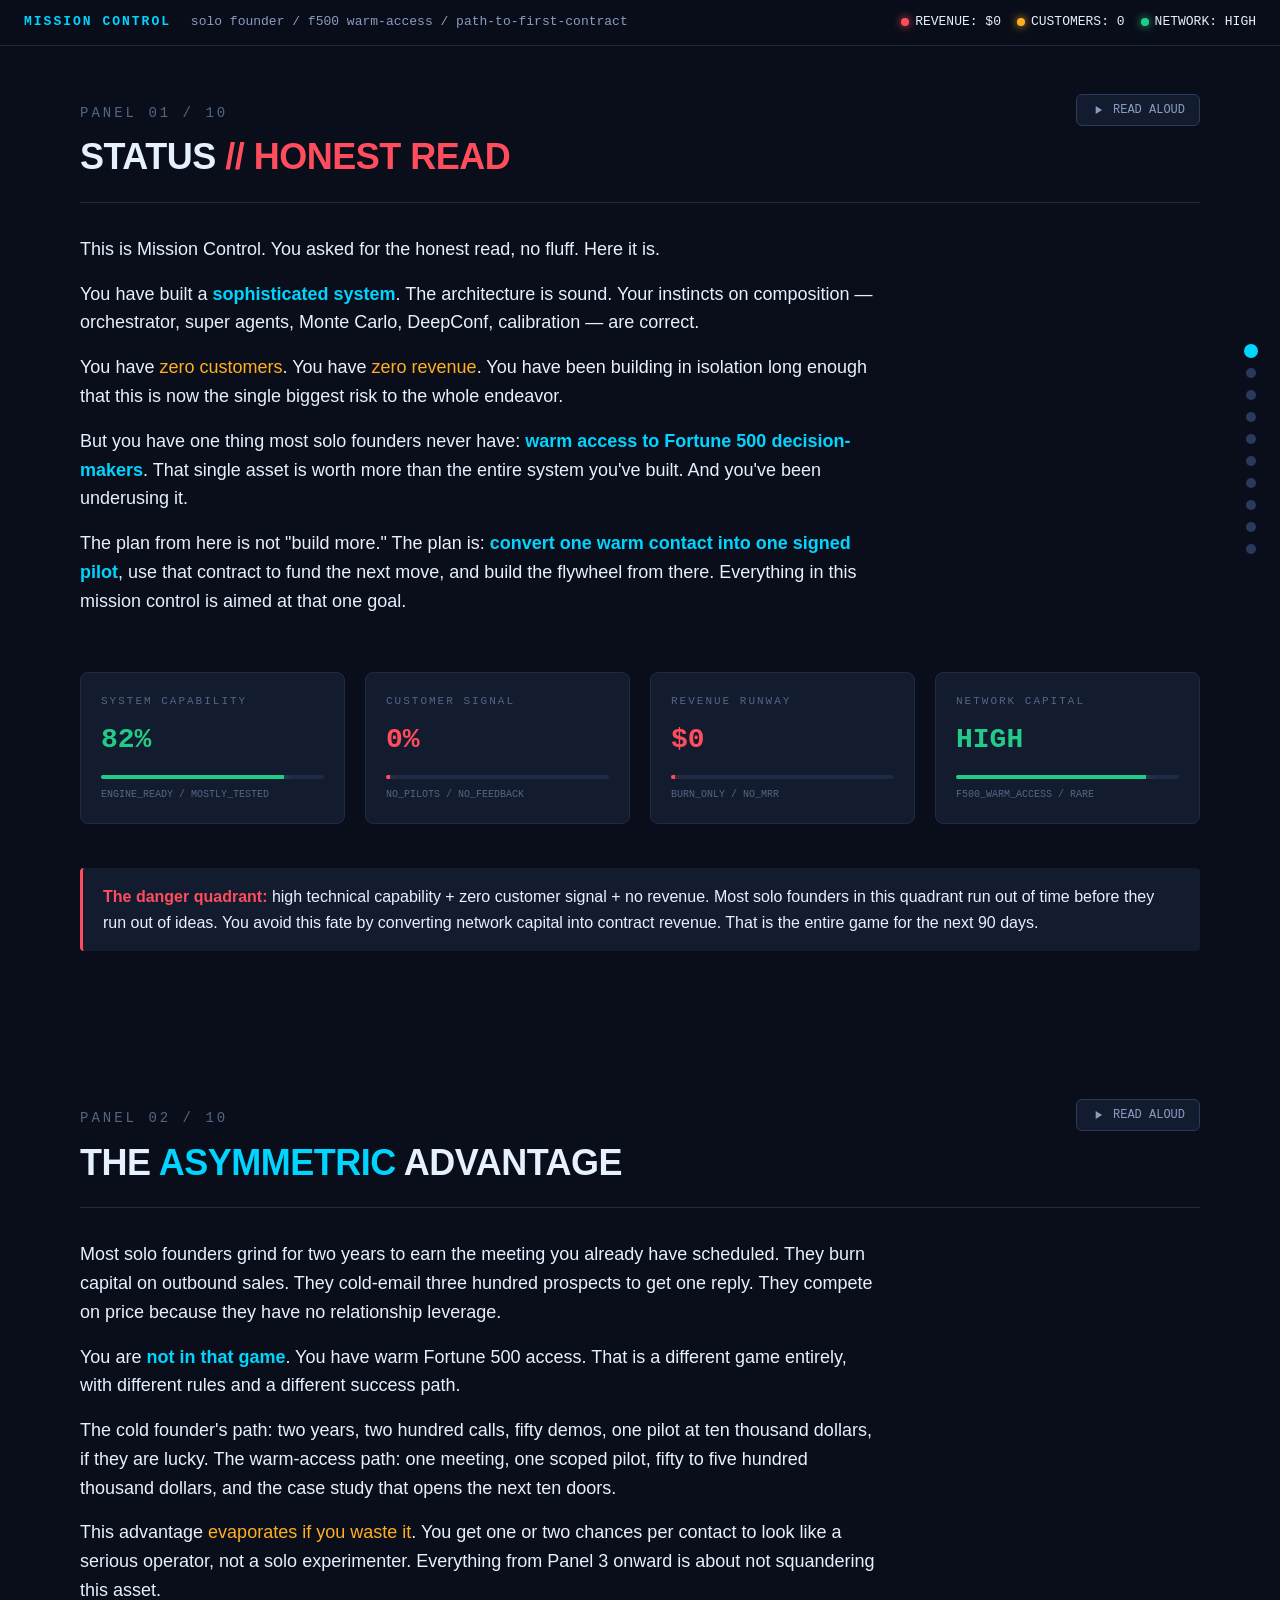
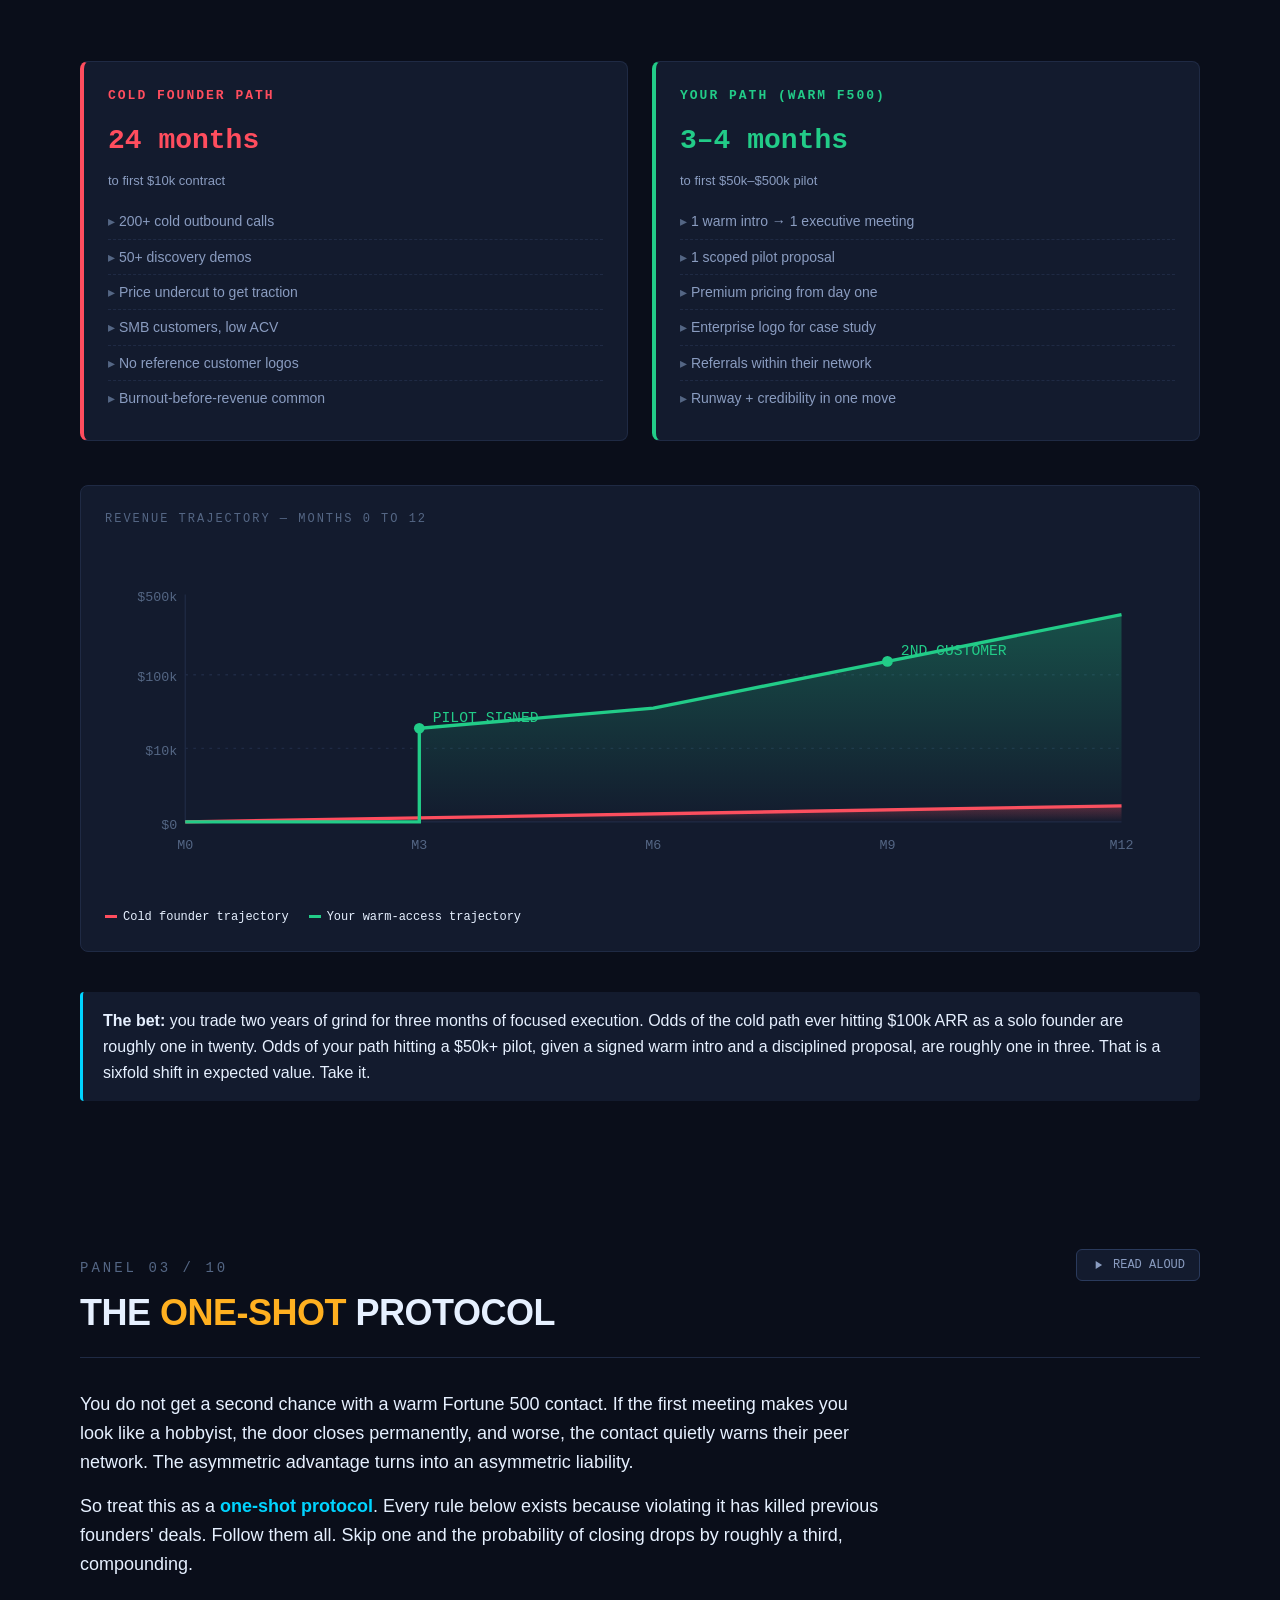
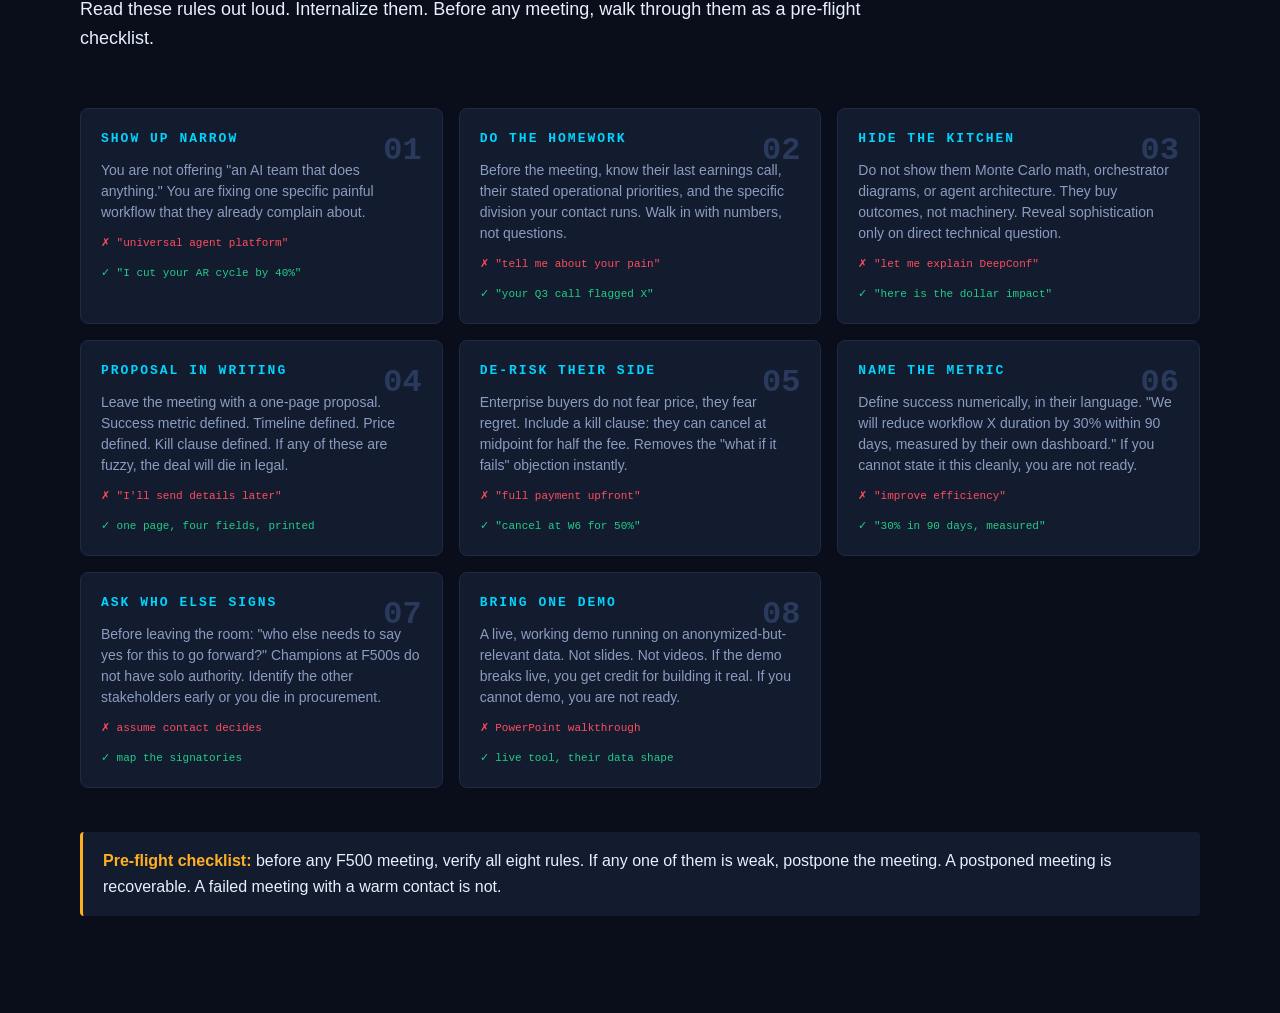
==== mission-control.html @ e2cc4d80 "Add mission-control.html (sections 1-3) Self-contained HTML dashboard for solo-founder decision fram" ====
<!DOCTYPE html>
<html lang="en">
<head>
<meta charset="UTF-8">
<meta name="viewport" content="width=device-width, initial-scale=1.0">
<title>Mission Control</title>
<style>
  :root {
    --bg: #0a0e1a;
    --bg-panel: #0f1525;
    --bg-card: #131b2e;
    --border: #1f2a44;
    --border-bright: #2a3a5c;
    --text: #e6f0ff;
    --text-dim: #8a9cc0;
    --text-faint: #546684;
    --cyan: #00d4ff;
    --amber: #ffb020;
    --red: #ff4d5e;
    --green: #22cc88;
    --purple: #a070ff;
    --mono: ui-monospace, "SF Mono", Menlo, Consolas, monospace;
    --sans: -apple-system, BlinkMacSystemFont, "Segoe UI", Inter, sans-serif;
  }
  * { box-sizing: border-box; margin: 0; padding: 0; }
  html, body { background: var(--bg); color: var(--text); font-family: var(--sans); line-height: 1.6; scroll-behavior: smooth; }
  body { min-height: 100vh; }

  /* HEADER */
  .top-bar {
    position: sticky; top: 0; z-index: 100;
    background: rgba(10,14,26,0.95); backdrop-filter: blur(10px);
    border-bottom: 1px solid var(--border);
    padding: 12px 24px;
    display: flex; align-items: center; justify-content: space-between;
    font-family: var(--mono); font-size: 13px;
  }
  .top-bar .title { color: var(--cyan); letter-spacing: 2px; font-weight: 700; }
  .top-bar .subtitle { color: var(--text-dim); margin-left: 12px; }
  .top-bar .status { display: flex; gap: 16px; align-items: center; }
  .status-light { display: inline-flex; align-items: center; gap: 6px; }
  .status-light .dot { width: 8px; height: 8px; border-radius: 50%; box-shadow: 0 0 8px currentColor; }
  .status-light.green .dot { background: var(--green); color: var(--green); }
  .status-light.amber .dot { background: var(--amber); color: var(--amber); }
  .status-light.red .dot { background: var(--red); color: var(--red); animation: pulse 2s infinite; }
  @keyframes pulse { 0%,100% { opacity: 1; } 50% { opacity: 0.4; } }

  /* SIDE NAV DOTS */
  .side-nav { position: fixed; right: 24px; top: 50%; transform: translateY(-50%); z-index: 50;
    display: flex; flex-direction: column; gap: 12px; }
  .side-nav a { width: 10px; height: 10px; border-radius: 50%; background: var(--border-bright);
    display: block; transition: all 0.2s; text-decoration: none; position: relative; }
  .side-nav a:hover, .side-nav a.active { background: var(--cyan); transform: scale(1.4); }
  .side-nav a::after { content: attr(data-label); position: absolute; right: 18px; top: 50%;
    transform: translateY(-50%); background: var(--bg-card); color: var(--text); padding: 4px 10px;
    border-radius: 4px; font-family: var(--mono); font-size: 11px; white-space: nowrap;
    opacity: 0; pointer-events: none; transition: opacity 0.2s; border: 1px solid var(--border-bright); }
  .side-nav a:hover::after { opacity: 1; }

  /* PANELS */
  .panel { min-height: 100vh; padding: 48px 80px 80px; max-width: 1400px; margin: 0 auto;
    display: flex; flex-direction: column; justify-content: center; position: relative; }
  .panel-header { display: flex; align-items: baseline; justify-content: space-between; margin-bottom: 32px;
    border-bottom: 1px solid var(--border); padding-bottom: 16px; }
  .panel-num { font-family: var(--mono); color: var(--text-faint); font-size: 14px; letter-spacing: 3px; }
  .panel-title { font-size: 36px; font-weight: 800; letter-spacing: -0.5px; margin-top: 4px; }
  .panel-title .accent { color: var(--cyan); }
  .panel-title .warn { color: var(--amber); }
  .panel-title .alert { color: var(--red); }

  .read-btn { background: var(--bg-card); border: 1px solid var(--border-bright); color: var(--text-dim);
    padding: 8px 14px; border-radius: 6px; font-family: var(--mono); font-size: 12px; cursor: pointer;
    transition: all 0.2s; display: inline-flex; align-items: center; gap: 8px; }
  .read-btn:hover { border-color: var(--cyan); color: var(--cyan); }
  .read-btn.playing { border-color: var(--green); color: var(--green); }
  .read-btn .icon { width: 14px; height: 14px; }

  .narrative { font-size: 18px; color: var(--text); max-width: 800px; margin-bottom: 32px; }
  .narrative strong { color: var(--cyan); font-weight: 600; }
  .narrative em { color: var(--amber); font-style: normal; }
  .narrative p + p { margin-top: 16px; }

  /* GAUGES */
  .gauges { display: grid; grid-template-columns: repeat(4, 1fr); gap: 20px; margin: 24px 0; }
  .gauge { background: var(--bg-card); border: 1px solid var(--border); border-radius: 8px; padding: 20px; }
  .gauge .label { font-family: var(--mono); font-size: 11px; color: var(--text-faint);
    letter-spacing: 2px; text-transform: uppercase; margin-bottom: 8px; }
  .gauge .value { font-family: var(--mono); font-size: 28px; font-weight: 700; margin-bottom: 12px; }
  .gauge .value.high { color: var(--green); }
  .gauge .value.mid { color: var(--amber); }
  .gauge .value.low { color: var(--red); }
  .gauge .bar { height: 4px; background: var(--border); border-radius: 2px; overflow: hidden; }
  .gauge .fill { height: 100%; transition: width 0.6s; }
  .gauge .fill.high { background: var(--green); box-shadow: 0 0 12px var(--green); }
  .gauge .fill.mid { background: var(--amber); box-shadow: 0 0 12px var(--amber); }
  .gauge .fill.low { background: var(--red); box-shadow: 0 0 12px var(--red); }
  .gauge .note { font-family: var(--mono); font-size: 10px; color: var(--text-faint); margin-top: 8px; }

  .callout { background: var(--bg-card); border-left: 3px solid var(--cyan); padding: 16px 20px;
    border-radius: 4px; margin: 20px 0; font-size: 16px; }
  .callout.warn { border-left-color: var(--amber); }
  .callout.alert { border-left-color: var(--red); }

  @media (max-width: 768px) {
    .panel { padding: 32px 20px 60px; }
    .panel-title { font-size: 26px; }
    .gauges { grid-template-columns: repeat(2, 1fr); }
    .side-nav { right: 12px; }
  }
</style>
</head>
<body>

<div class="top-bar">
  <div>
    <span class="title">MISSION CONTROL</span>
    <span class="subtitle">solo founder / f500 warm-access / path-to-first-contract</span>
  </div>
  <div class="status">
    <span class="status-light red"><span class="dot"></span>REVENUE: $0</span>
    <span class="status-light amber"><span class="dot"></span>CUSTOMERS: 0</span>
    <span class="status-light green"><span class="dot"></span>NETWORK: HIGH</span>
  </div>
</div>

<nav class="side-nav">
  <a href="#p1" data-label="01 STATUS" class="active"></a>
  <a href="#p2" data-label="02 ADVANTAGE"></a>
  <a href="#p3" data-label="03 ONE-SHOT"></a>
  <a href="#p4" data-label="04 MEETING"></a>
  <a href="#p5" data-label="05 BUILD"></a>
  <a href="#p6" data-label="06 PILOT"></a>
  <a href="#p7" data-label="07 COMPOUND"></a>
  <a href="#p8" data-label="08 TRAPS"></a>
  <a href="#p9" data-label="09 LABOR"></a>
  <a href="#p10" data-label="10 ACTION"></a>
</nav>

<!-- =================== PANEL 1: STATUS =================== -->
<section class="panel" id="p1">
  <div class="panel-header">
    <div>
      <div class="panel-num">PANEL 01 / 10</div>
      <h1 class="panel-title">STATUS <span class="alert">// HONEST READ</span></h1>
    </div>
    <button class="read-btn" data-target="#p1-text">
      <svg class="icon" viewBox="0 0 24 24" fill="currentColor"><path d="M8 5v14l11-7z"/></svg>
      READ ALOUD
    </button>
  </div>

  <div class="narrative" id="p1-text">
    <p>This is Mission Control. You asked for the honest read, no fluff. Here it is.</p>
    <p>You have built a <strong>sophisticated system</strong>. The architecture is sound. Your instincts on composition — orchestrator, super agents, Monte Carlo, DeepConf, calibration — are correct.</p>
    <p>You have <em>zero customers</em>. You have <em>zero revenue</em>. You have been building in isolation long enough that this is now the single biggest risk to the whole endeavor.</p>
    <p>But you have one thing most solo founders never have: <strong>warm access to Fortune 500 decision-makers</strong>. That single asset is worth more than the entire system you've built. And you've been underusing it.</p>
    <p>The plan from here is not "build more." The plan is: <strong>convert one warm contact into one signed pilot</strong>, use that contract to fund the next move, and build the flywheel from there. Everything in this mission control is aimed at that one goal.</p>
  </div>

  <div class="gauges">
    <div class="gauge">
      <div class="label">System Capability</div>
      <div class="value high">82%</div>
      <div class="bar"><div class="fill high" style="width: 82%"></div></div>
      <div class="note">ENGINE_READY / MOSTLY_TESTED</div>
    </div>
    <div class="gauge">
      <div class="label">Customer Signal</div>
      <div class="value low">0%</div>
      <div class="bar"><div class="fill low" style="width: 2%"></div></div>
      <div class="note">NO_PILOTS / NO_FEEDBACK</div>
    </div>
    <div class="gauge">
      <div class="label">Revenue Runway</div>
      <div class="value low">$0</div>
      <div class="bar"><div class="fill low" style="width: 2%"></div></div>
      <div class="note">BURN_ONLY / NO_MRR</div>
    </div>
    <div class="gauge">
      <div class="label">Network Capital</div>
      <div class="value high">HIGH</div>
      <div class="bar"><div class="fill high" style="width: 85%"></div></div>
      <div class="note">F500_WARM_ACCESS / RARE</div>
    </div>
  </div>

  <div class="callout alert">
    <strong style="color: var(--red)">The danger quadrant:</strong> high technical capability + zero customer signal + no revenue. Most solo founders in this quadrant run out of time before they run out of ideas. You avoid this fate by converting network capital into contract revenue. That is the entire game for the next 90 days.
  </div>
</section>

<!-- =================== PANEL 2: ASYMMETRIC ADVANTAGE =================== -->
<style>
  .compare-grid { display: grid; grid-template-columns: 1fr 1fr; gap: 24px; margin: 24px 0; }
  .compare-card { background: var(--bg-card); border: 1px solid var(--border); border-radius: 8px; padding: 24px; }
  .compare-card.bad { border-left: 4px solid var(--red); }
  .compare-card.good { border-left: 4px solid var(--green); }
  .compare-card h3 { font-family: var(--mono); font-size: 13px; letter-spacing: 2px;
    text-transform: uppercase; margin-bottom: 12px; }
  .compare-card.bad h3 { color: var(--red); }
  .compare-card.good h3 { color: var(--green); }
  .compare-card .stat { font-family: var(--mono); font-size: 28px; font-weight: 700; margin: 8px 0; }
  .compare-card ul { list-style: none; padding: 0; margin-top: 12px; }
  .compare-card li { padding: 6px 0; font-size: 14px; color: var(--text-dim);
    border-bottom: 1px dashed var(--border); }
  .compare-card li:last-child { border-bottom: none; }
  .compare-card li::before { content: "▸ "; color: var(--text-faint); }

  .chart-wrap { background: var(--bg-card); border: 1px solid var(--border); border-radius: 8px;
    padding: 24px; margin: 20px 0; }
  .chart-title { font-family: var(--mono); font-size: 12px; letter-spacing: 2px;
    color: var(--text-faint); text-transform: uppercase; margin-bottom: 12px; }
  .chart-legend { display: flex; gap: 20px; font-family: var(--mono); font-size: 12px;
    margin-top: 12px; flex-wrap: wrap; }
  .chart-legend .swatch { display: inline-block; width: 12px; height: 3px; margin-right: 6px;
    vertical-align: middle; }
</style>

<section class="panel" id="p2">
  <div class="panel-header">
    <div>
      <div class="panel-num">PANEL 02 / 10</div>
      <h1 class="panel-title">THE <span class="accent">ASYMMETRIC</span> ADVANTAGE</h1>
    </div>
    <button class="read-btn" data-target="#p2-text">
      <svg class="icon" viewBox="0 0 24 24" fill="currentColor"><path d="M8 5v14l11-7z"/></svg>
      READ ALOUD
    </button>
  </div>

  <div class="narrative" id="p2-text">
    <p>Most solo founders grind for two years to earn the meeting you already have scheduled. They burn capital on outbound sales. They cold-email three hundred prospects to get one reply. They compete on price because they have no relationship leverage.</p>
    <p>You are <strong>not in that game</strong>. You have warm Fortune 500 access. That is a different game entirely, with different rules and a different success path.</p>
    <p>The cold founder's path: two years, two hundred calls, fifty demos, one pilot at ten thousand dollars, if they are lucky. The warm-access path: one meeting, one scoped pilot, fifty to five hundred thousand dollars, and the case study that opens the next ten doors.</p>
    <p>This advantage <em>evaporates if you waste it</em>. You get one or two chances per contact to look like a serious operator, not a solo experimenter. Everything from Panel 3 onward is about not squandering this asset.</p>
  </div>

  <div class="compare-grid">
    <div class="compare-card bad">
      <h3>Cold Founder Path</h3>
      <div class="stat" style="color: var(--red)">24 months</div>
      <div style="color: var(--text-dim); font-size: 13px;">to first $10k contract</div>
      <ul>
        <li>200+ cold outbound calls</li>
        <li>50+ discovery demos</li>
        <li>Price undercut to get traction</li>
        <li>SMB customers, low ACV</li>
        <li>No reference customer logos</li>
        <li>Burnout-before-revenue common</li>
      </ul>
    </div>
    <div class="compare-card good">
      <h3>Your Path (Warm F500)</h3>
      <div class="stat" style="color: var(--green)">3&ndash;4 months</div>
      <div style="color: var(--text-dim); font-size: 13px;">to first $50k&ndash;$500k pilot</div>
      <ul>
        <li>1 warm intro → 1 executive meeting</li>
        <li>1 scoped pilot proposal</li>
        <li>Premium pricing from day one</li>
        <li>Enterprise logo for case study</li>
        <li>Referrals within their network</li>
        <li>Runway + credibility in one move</li>
      </ul>
    </div>
  </div>

  <div class="chart-wrap">
    <div class="chart-title">REVENUE TRAJECTORY &mdash; MONTHS 0 TO 12</div>
    <svg viewBox="0 0 800 260" style="width: 100%; height: auto;">
      <defs>
        <linearGradient id="coldGrad" x1="0" y1="0" x2="0" y2="1">
          <stop offset="0%" stop-color="#ff4d5e" stop-opacity="0.3"/>
          <stop offset="100%" stop-color="#ff4d5e" stop-opacity="0"/>
        </linearGradient>
        <linearGradient id="warmGrad" x1="0" y1="0" x2="0" y2="1">
          <stop offset="0%" stop-color="#22cc88" stop-opacity="0.3"/>
          <stop offset="100%" stop-color="#22cc88" stop-opacity="0"/>
        </linearGradient>
      </defs>
      <!-- Grid -->
      <g stroke="#1f2a44" stroke-width="1">
        <line x1="60" y1="40" x2="60" y2="210"/>
        <line x1="60" y1="210" x2="760" y2="210"/>
        <line x1="60" y1="100" x2="760" y2="100" stroke-dasharray="2,4"/>
        <line x1="60" y1="155" x2="760" y2="155" stroke-dasharray="2,4"/>
      </g>
      <!-- Y labels -->
      <g font-family="ui-monospace,monospace" font-size="10" fill="#546684">
        <text x="54" y="45" text-anchor="end">$500k</text>
        <text x="54" y="105" text-anchor="end">$100k</text>
        <text x="54" y="160" text-anchor="end">$10k</text>
        <text x="54" y="215" text-anchor="end">$0</text>
      </g>
      <!-- X labels -->
      <g font-family="ui-monospace,monospace" font-size="10" fill="#546684">
        <text x="60" y="230" text-anchor="middle">M0</text>
        <text x="235" y="230" text-anchor="middle">M3</text>
        <text x="410" y="230" text-anchor="middle">M6</text>
        <text x="585" y="230" text-anchor="middle">M9</text>
        <text x="760" y="230" text-anchor="middle">M12</text>
      </g>
      <!-- Cold path: flat for 9 months, tiny uptick -->
      <path d="M 60 210 L 760 198 L 760 210 L 60 210 Z" fill="url(#coldGrad)"/>
      <path d="M 60 210 L 760 198" stroke="#ff4d5e" stroke-width="2.5" fill="none"/>
      <!-- Warm path: jumps at M3 (pilot signed), climbs -->
      <path d="M 60 210 L 235 210 L 235 140 L 410 125 L 585 90 L 760 55 L 760 210 L 60 210 Z" fill="url(#warmGrad)"/>
      <path d="M 60 210 L 235 210 L 235 140 L 410 125 L 585 90 L 760 55" stroke="#22cc88" stroke-width="2.5" fill="none"/>
      <!-- Annotations -->
      <circle cx="235" cy="140" r="4" fill="#22cc88"/>
      <text x="245" y="135" font-family="ui-monospace,monospace" font-size="11" fill="#22cc88">PILOT SIGNED</text>
      <circle cx="585" cy="90" r="4" fill="#22cc88"/>
      <text x="595" y="85" font-family="ui-monospace,monospace" font-size="11" fill="#22cc88">2ND CUSTOMER</text>
    </svg>
    <div class="chart-legend">
      <span><span class="swatch" style="background: #ff4d5e"></span>Cold founder trajectory</span>
      <span><span class="swatch" style="background: #22cc88"></span>Your warm-access trajectory</span>
    </div>
  </div>

  <div class="callout">
    <strong>The bet:</strong> you trade two years of grind for three months of focused execution. Odds of the cold path ever hitting $100k ARR as a solo founder are roughly one in twenty. Odds of your path hitting a $50k+ pilot, given a signed warm intro and a disciplined proposal, are roughly one in three. That is a sixfold shift in expected value. Take it.
  </div>
</section>

<!-- =================== PANEL 3: ONE-SHOT PROTOCOL =================== -->
<style>
  .rules-grid { display: grid; grid-template-columns: repeat(auto-fit, minmax(280px, 1fr)); gap: 16px; margin: 24px 0; }
  .rule-card { background: var(--bg-card); border: 1px solid var(--border); border-radius: 8px;
    padding: 20px; position: relative; }
  .rule-card .num { position: absolute; top: 16px; right: 20px; font-family: var(--mono);
    font-size: 32px; font-weight: 800; color: var(--border-bright); }
  .rule-card h4 { font-family: var(--mono); font-size: 13px; color: var(--cyan);
    letter-spacing: 2px; margin-bottom: 10px; max-width: 80%; }
  .rule-card p { font-size: 14px; color: var(--text-dim); line-height: 1.5; }
  .rule-card .bad-good { display: flex; gap: 8px; margin-top: 12px; font-family: var(--mono); font-size: 11px; }
  .rule-card .bad-good .bad { color: var(--red); }
  .rule-card .bad-good .good { color: var(--green); }
</style>

<section class="panel" id="p3">
  <div class="panel-header">
    <div>
      <div class="panel-num">PANEL 03 / 10</div>
      <h1 class="panel-title">THE <span class="warn">ONE-SHOT</span> PROTOCOL</h1>
    </div>
    <button class="read-btn" data-target="#p3-text">
      <svg class="icon" viewBox="0 0 24 24" fill="currentColor"><path d="M8 5v14l11-7z"/></svg>
      READ ALOUD
    </button>
  </div>

  <div class="narrative" id="p3-text">
    <p>You do not get a second chance with a warm Fortune 500 contact. If the first meeting makes you look like a hobbyist, the door closes permanently, and worse, the contact quietly warns their peer network. The asymmetric advantage turns into an asymmetric liability.</p>
    <p>So treat this as a <strong>one-shot protocol</strong>. Every rule below exists because violating it has killed previous founders' deals. Follow them all. Skip one and the probability of closing drops by roughly a third, compounding.</p>
    <p>Read these rules out loud. Internalize them. Before any meeting, walk through them as a pre-flight checklist.</p>
  </div>

  <div class="rules-grid">
    <div class="rule-card">
      <div class="num">01</div>
      <h4>SHOW UP NARROW</h4>
      <p>You are not offering "an AI team that does anything." You are fixing one specific painful workflow that they already complain about.</p>
      <div class="bad-good">
        <span class="bad">✗ "universal agent platform"</span>
      </div>
      <div class="bad-good">
        <span class="good">✓ "I cut your AR cycle by 40%"</span>
      </div>
    </div>
    <div class="rule-card">
      <div class="num">02</div>
      <h4>DO THE HOMEWORK</h4>
      <p>Before the meeting, know their last earnings call, their stated operational priorities, and the specific division your contact runs. Walk in with numbers, not questions.</p>
      <div class="bad-good">
        <span class="bad">✗ "tell me about your pain"</span>
      </div>
      <div class="bad-good">
        <span class="good">✓ "your Q3 call flagged X"</span>
      </div>
    </div>
    <div class="rule-card">
      <div class="num">03</div>
      <h4>HIDE THE KITCHEN</h4>
      <p>Do not show them Monte Carlo math, orchestrator diagrams, or agent architecture. They buy outcomes, not machinery. Reveal sophistication only on direct technical question.</p>
      <div class="bad-good">
        <span class="bad">✗ "let me explain DeepConf"</span>
      </div>
      <div class="bad-good">
        <span class="good">✓ "here is the dollar impact"</span>
      </div>
    </div>
    <div class="rule-card">
      <div class="num">04</div>
      <h4>PROPOSAL IN WRITING</h4>
      <p>Leave the meeting with a one-page proposal. Success metric defined. Timeline defined. Price defined. Kill clause defined. If any of these are fuzzy, the deal will die in legal.</p>
      <div class="bad-good">
        <span class="bad">✗ "I'll send details later"</span>
      </div>
      <div class="bad-good">
        <span class="good">✓ one page, four fields, printed</span>
      </div>
    </div>
    <div class="rule-card">
      <div class="num">05</div>
      <h4>DE-RISK THEIR SIDE</h4>
      <p>Enterprise buyers do not fear price, they fear regret. Include a kill clause: they can cancel at midpoint for half the fee. Removes the "what if it fails" objection instantly.</p>
      <div class="bad-good">
        <span class="bad">✗ "full payment upfront"</span>
      </div>
      <div class="bad-good">
        <span class="good">✓ "cancel at W6 for 50%"</span>
      </div>
    </div>
    <div class="rule-card">
      <div class="num">06</div>
      <h4>NAME THE METRIC</h4>
      <p>Define success numerically, in their language. "We will reduce workflow X duration by 30% within 90 days, measured by their own dashboard." If you cannot state it this cleanly, you are not ready.</p>
      <div class="bad-good">
        <span class="bad">✗ "improve efficiency"</span>
      </div>
      <div class="bad-good">
        <span class="good">✓ "30% in 90 days, measured"</span>
      </div>
    </div>
    <div class="rule-card">
      <div class="num">07</div>
      <h4>ASK WHO ELSE SIGNS</h4>
      <p>Before leaving the room: "who else needs to say yes for this to go forward?" Champions at F500s do not have solo authority. Identify the other stakeholders early or you die in procurement.</p>
      <div class="bad-good">
        <span class="bad">✗ assume contact decides</span>
      </div>
      <div class="bad-good">
        <span class="good">✓ map the signatories</span>
      </div>
    </div>
    <div class="rule-card">
      <div class="num">08</div>
      <h4>BRING ONE DEMO</h4>
      <p>A live, working demo running on anonymized-but-relevant data. Not slides. Not videos. If the demo breaks live, you get credit for building it real. If you cannot demo, you are not ready.</p>
      <div class="bad-good">
        <span class="bad">✗ PowerPoint walkthrough</span>
      </div>
      <div class="bad-good">
        <span class="good">✓ live tool, their data shape</span>
      </div>
    </div>
  </div>

  <div class="callout warn">
    <strong style="color: var(--amber)">Pre-flight checklist:</strong> before any F500 meeting, verify all eight rules. If any one of them is weak, postpone the meeting. A postponed meeting is recoverable. A failed meeting with a warm contact is not.
  </div>
</section>

<script>
  // Read-aloud using browser SpeechSynthesis API
  let currentUtterance = null;
  let currentBtn = null;

  document.querySelectorAll('.read-btn').forEach(btn => {
    btn.addEventListener('click', () => {
      const targetSel = btn.dataset.target;
      const el = document.querySelector(targetSel);
      if (!el) return;

      if (currentUtterance && currentBtn === btn) {
        speechSynthesis.cancel();
        btn.classList.remove('playing');
        btn.querySelector('svg').innerHTML = '<path d="M8 5v14l11-7z"/>';
        currentUtterance = null; currentBtn = null;
        return;
      }

      speechSynthesis.cancel();
      document.querySelectorAll('.read-btn').forEach(b => {
        b.classList.remove('playing');
        b.querySelector('svg').innerHTML = '<path d="M8 5v14l11-7z"/>';
      });

      const text = el.innerText.replace(/\s+/g, ' ').trim();
      const u = new SpeechSynthesisUtterance(text);
      u.rate = 0.95; u.pitch = 1.0; u.volume = 1.0;
      u.onend = () => { btn.classList.remove('playing');
        btn.querySelector('svg').innerHTML = '<path d="M8 5v14l11-7z"/>';
        currentUtterance = null; currentBtn = null; };
      btn.classList.add('playing');
      btn.querySelector('svg').innerHTML = '<rect x="6" y="5" width="4" height="14"/><rect x="14" y="5" width="4" height="14"/>';
      currentUtterance = u; currentBtn = btn;
      speechSynthesis.speak(u);
    });
  });

  // Side-nav active state on scroll
  const panels = document.querySelectorAll('.panel');
  const navLinks = document.querySelectorAll('.side-nav a');
  const observer = new IntersectionObserver((entries) => {
    entries.forEach(e => {
      if (e.isIntersecting) {
        const id = e.target.id;
        navLinks.forEach(l => l.classList.toggle('active', l.getAttribute('href') === '#' + id));
      }
    });
  }, { threshold: 0.4 });
  panels.forEach(p => observer.observe(p));

  // Keyboard nav
  document.addEventListener('keydown', (e) => {
    if (e.key === 'ArrowDown' || e.key === 'ArrowRight') {
      const active = document.querySelector('.side-nav a.active');
      if (active && active.nextElementSibling) { active.nextElementSibling.click(); e.preventDefault(); }
    } else if (e.key === 'ArrowUp' || e.key === 'ArrowLeft') {
      const active = document.querySelector('.side-nav a.active');
      if (active && active.previousElementSibling) { active.previousElementSibling.click(); e.preventDefault(); }
    }
  });
</script>

</body>
</html>
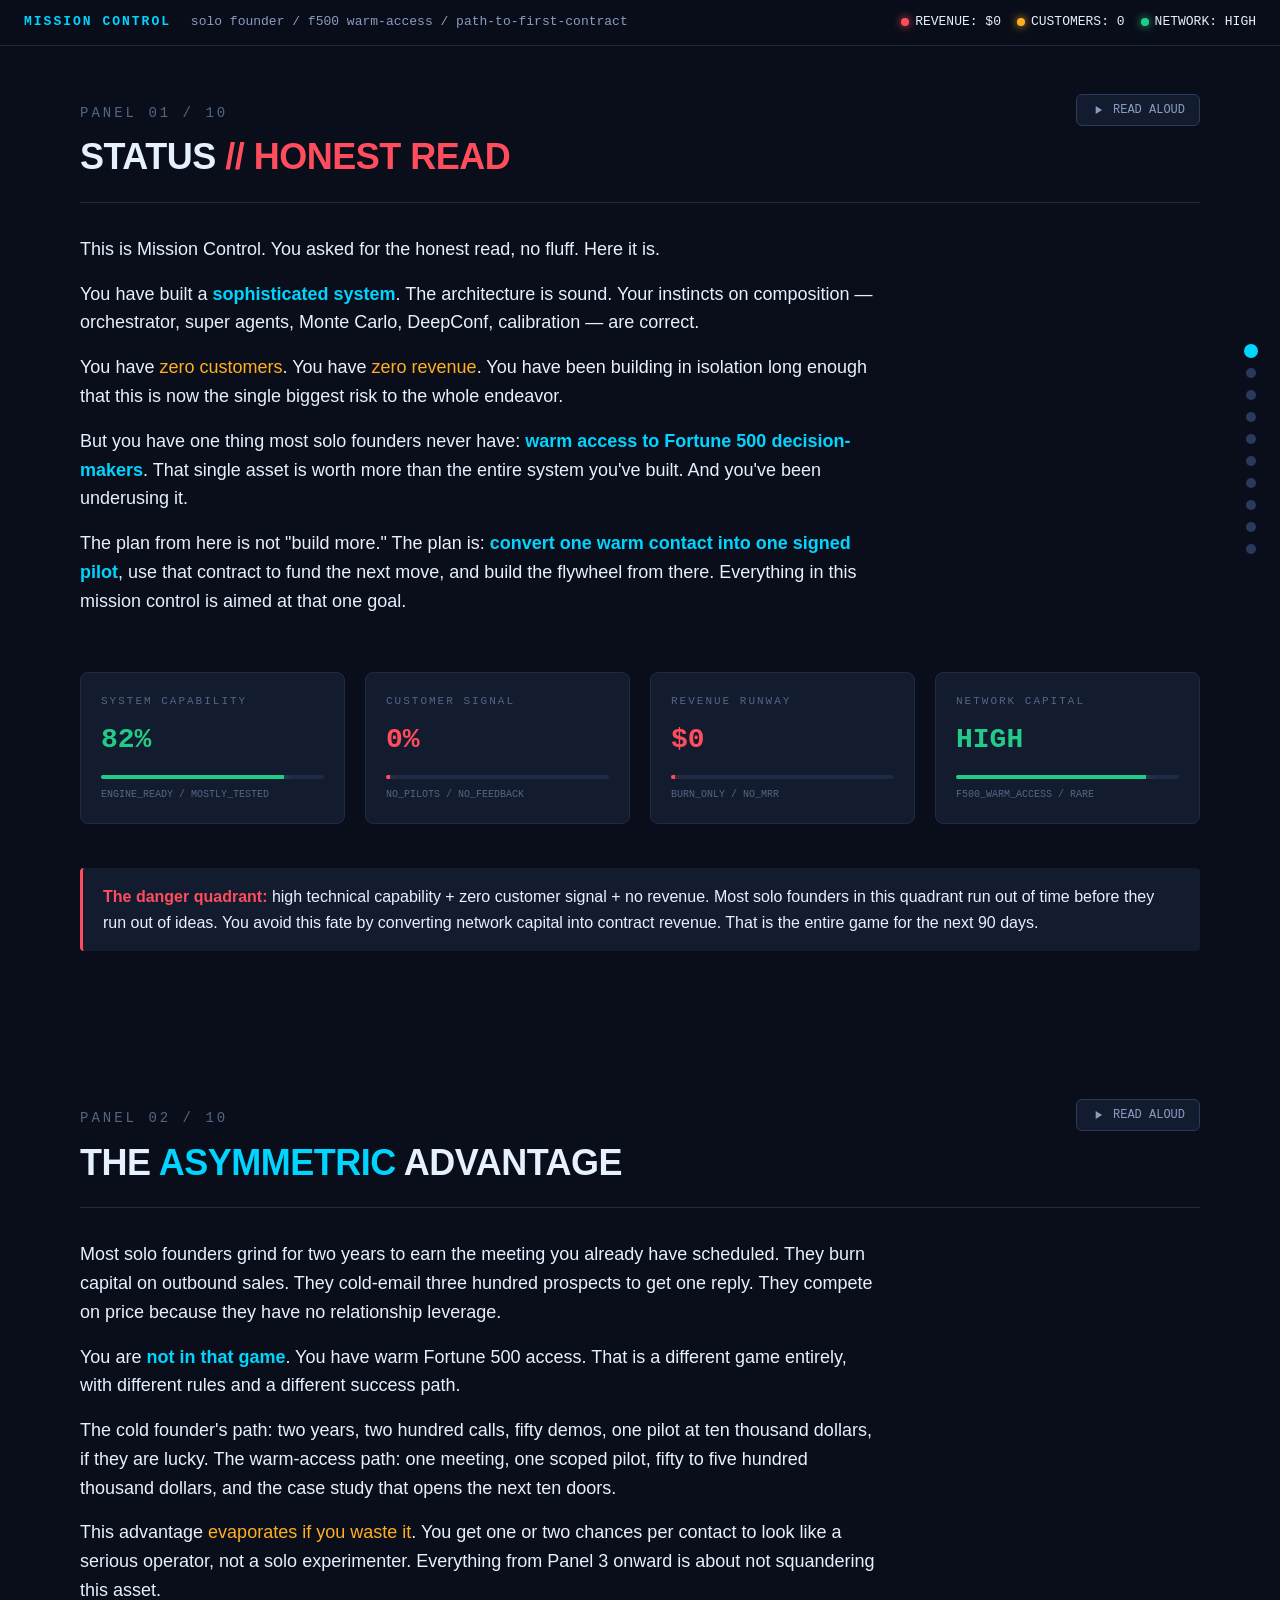
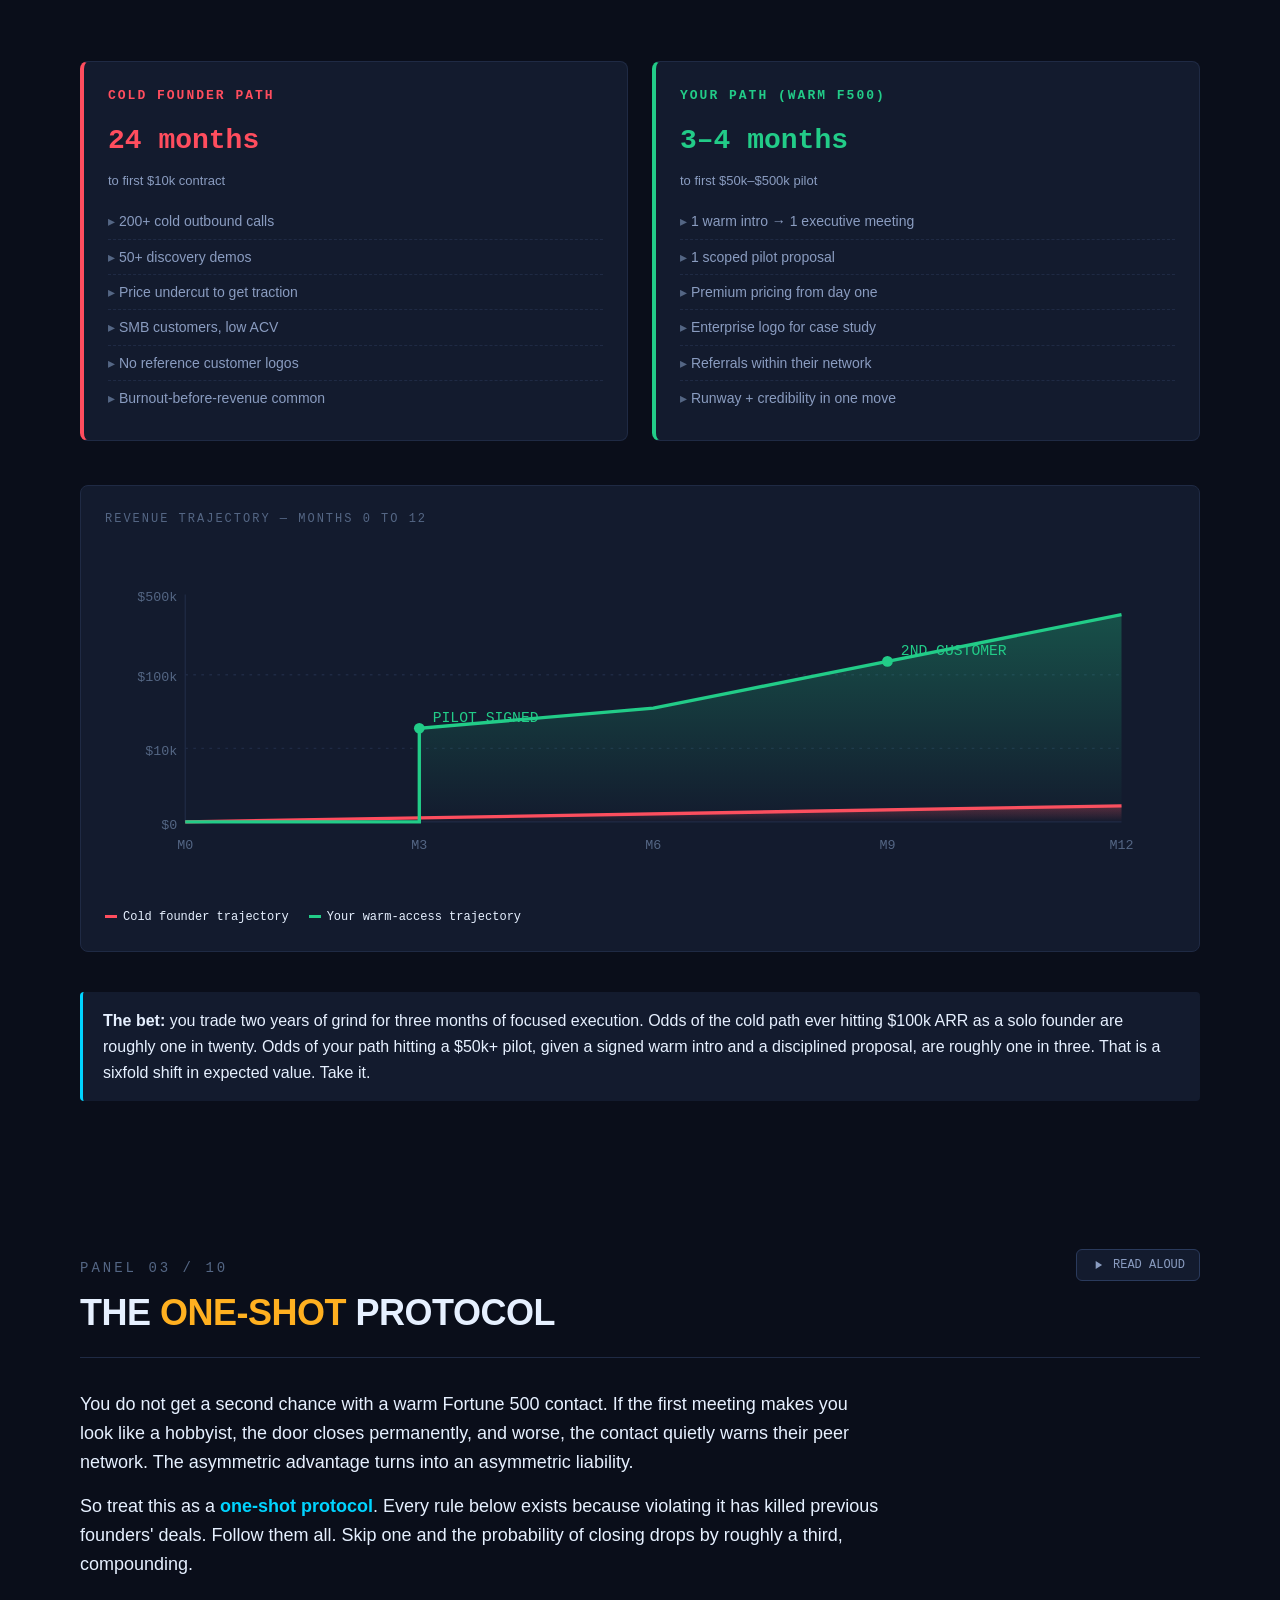
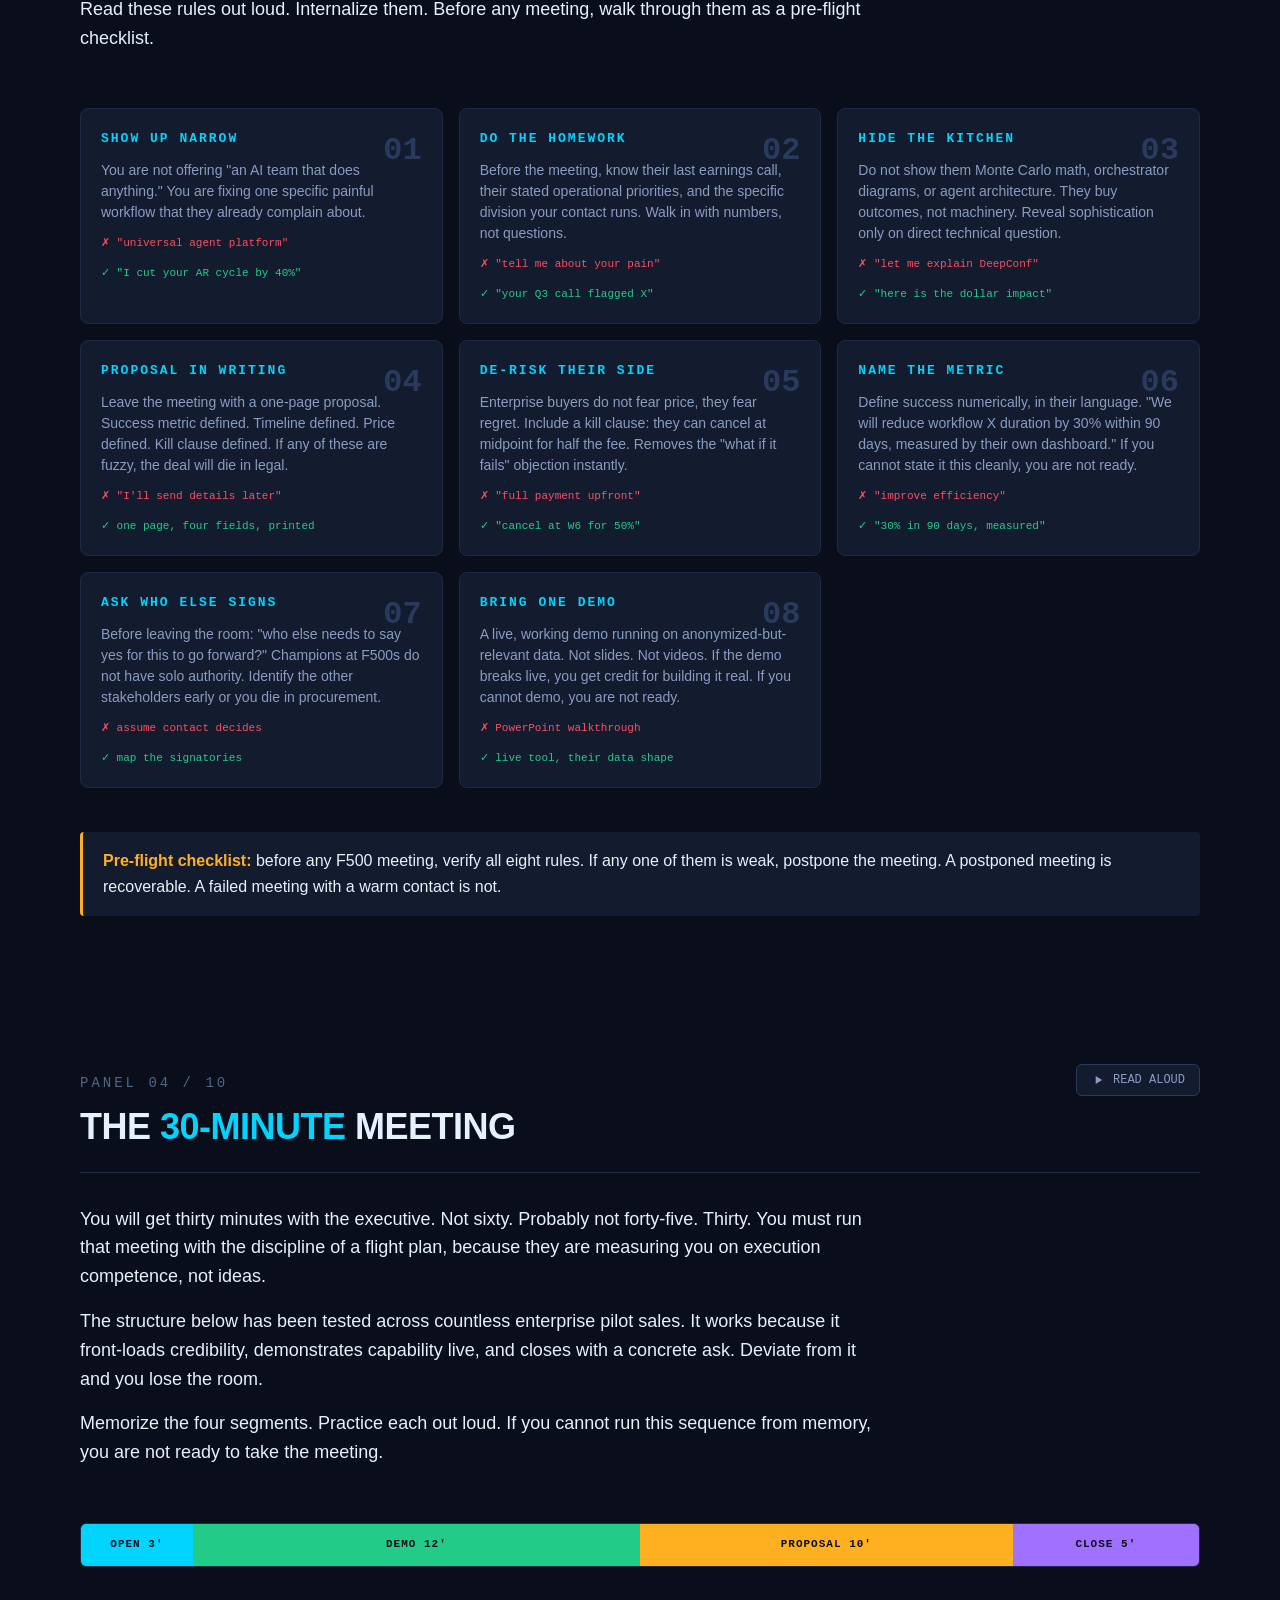
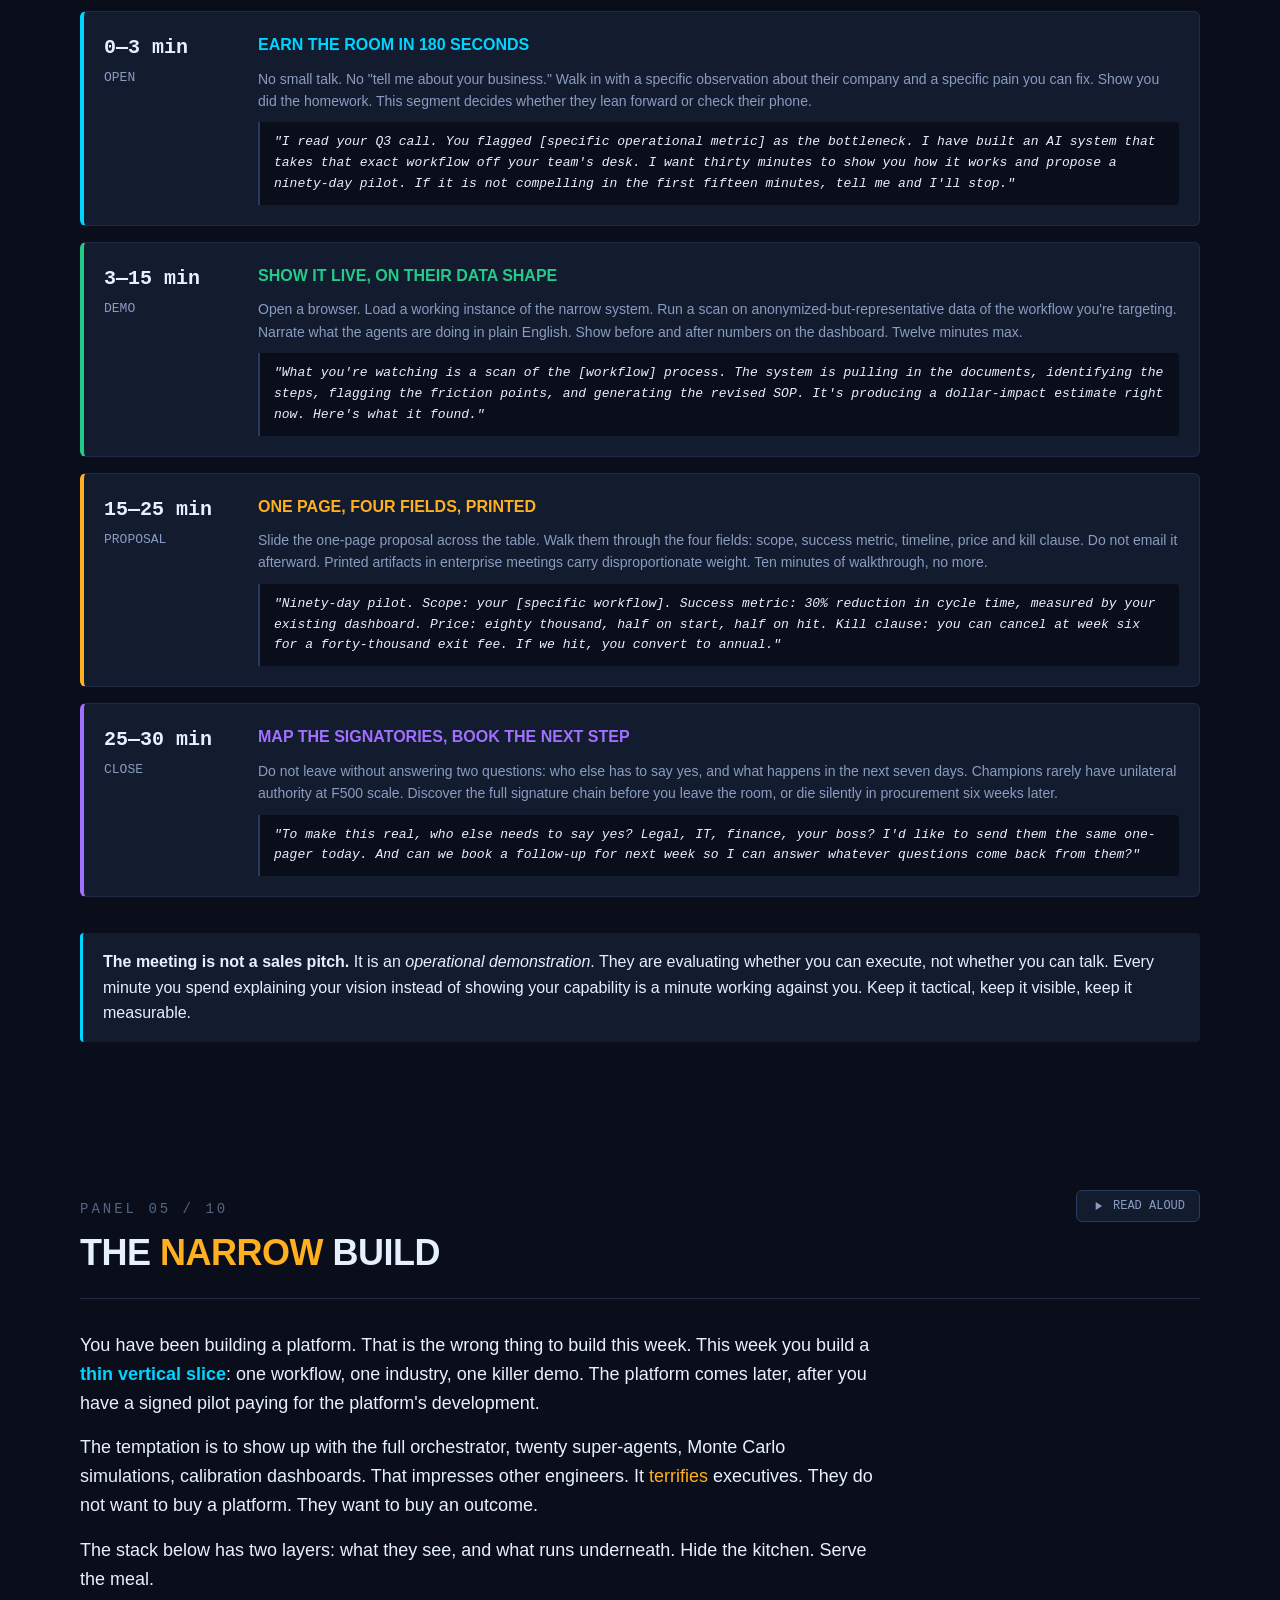
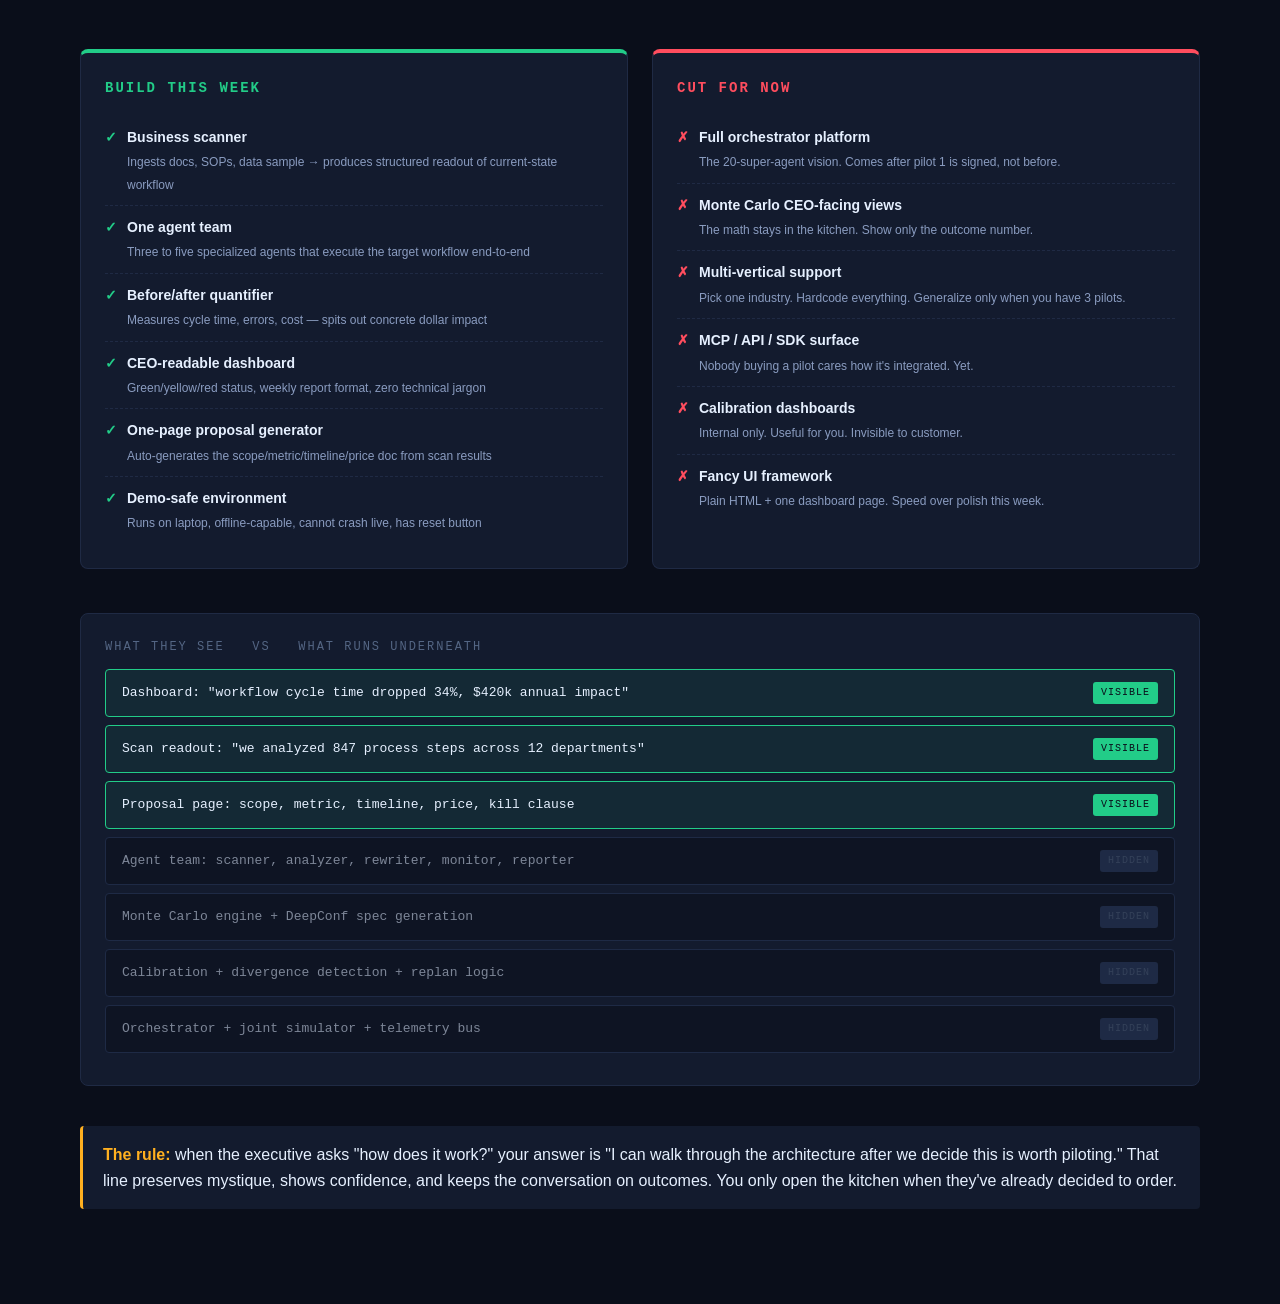
==== commit 5630a699: "Add mission-control.html sections 4-5 Adds THE MEETING (30-min flight plan with 4 segments + scripts" ====
--- a/mission-control.html
+++ b/mission-control.html
@@ -451,6 +451,221 @@
   </div>
 </section>
 
+<!-- =================== PANEL 4: THE MEETING =================== -->
+<style>
+  .timeline { margin: 24px 0; position: relative; }
+  .timeline-bar { height: 44px; background: var(--bg-card); border: 1px solid var(--border);
+    border-radius: 6px; display: flex; overflow: hidden; margin-bottom: 20px; }
+  .timeline-seg { display: flex; align-items: center; justify-content: center;
+    font-family: var(--mono); font-size: 11px; letter-spacing: 1px; color: var(--bg);
+    font-weight: 700; position: relative; }
+  .timeline-seg:nth-child(1) { flex: 3; background: var(--cyan); }
+  .timeline-seg:nth-child(2) { flex: 12; background: var(--green); }
+  .timeline-seg:nth-child(3) { flex: 10; background: var(--amber); }
+  .timeline-seg:nth-child(4) { flex: 5; background: var(--purple); }
+
+  .meeting-step { background: var(--bg-card); border: 1px solid var(--border); border-left-width: 4px;
+    border-radius: 6px; padding: 20px; margin-bottom: 16px; display: grid;
+    grid-template-columns: 130px 1fr; gap: 24px; align-items: start; }
+  .meeting-step.s1 { border-left-color: var(--cyan); }
+  .meeting-step.s2 { border-left-color: var(--green); }
+  .meeting-step.s3 { border-left-color: var(--amber); }
+  .meeting-step.s4 { border-left-color: var(--purple); }
+  .meeting-step .when { font-family: var(--mono); font-size: 13px; color: var(--text-dim); }
+  .meeting-step .when strong { font-size: 20px; color: var(--text); display: block; margin-bottom: 4px; }
+  .meeting-step h4 { font-size: 16px; margin-bottom: 10px; }
+  .meeting-step h4.cyan { color: var(--cyan); }
+  .meeting-step h4.green { color: var(--green); }
+  .meeting-step h4.amber { color: var(--amber); }
+  .meeting-step h4.purple { color: var(--purple); }
+  .meeting-step p { font-size: 14px; color: var(--text-dim); margin-bottom: 10px; }
+  .meeting-step .script { background: var(--bg); border-left: 2px solid var(--border-bright);
+    padding: 10px 14px; margin-top: 8px; font-family: var(--mono); font-size: 13px;
+    color: var(--text); font-style: italic; border-radius: 0 4px 4px 0; }
+</style>
+
+<section class="panel" id="p4">
+  <div class="panel-header">
+    <div>
+      <div class="panel-num">PANEL 04 / 10</div>
+      <h1 class="panel-title">THE <span class="accent">30-MINUTE</span> MEETING</h1>
+    </div>
+    <button class="read-btn" data-target="#p4-text">
+      <svg class="icon" viewBox="0 0 24 24" fill="currentColor"><path d="M8 5v14l11-7z"/></svg>
+      READ ALOUD
+    </button>
+  </div>
+
+  <div class="narrative" id="p4-text">
+    <p>You will get thirty minutes with the executive. Not sixty. Probably not forty-five. Thirty. You must run that meeting with the discipline of a flight plan, because they are measuring you on execution competence, not ideas.</p>
+    <p>The structure below has been tested across countless enterprise pilot sales. It works because it front-loads credibility, demonstrates capability live, and closes with a concrete ask. Deviate from it and you lose the room.</p>
+    <p>Memorize the four segments. Practice each out loud. If you cannot run this sequence from memory, you are not ready to take the meeting.</p>
+  </div>
+
+  <div class="timeline">
+    <div class="timeline-bar">
+      <div class="timeline-seg">OPEN&nbsp;3'</div>
+      <div class="timeline-seg">DEMO&nbsp;12'</div>
+      <div class="timeline-seg">PROPOSAL&nbsp;10'</div>
+      <div class="timeline-seg">CLOSE&nbsp;5'</div>
+    </div>
+  </div>
+
+  <div class="meeting-step s1">
+    <div class="when"><strong>0&mdash;3 min</strong>OPEN</div>
+    <div>
+      <h4 class="cyan">EARN THE ROOM IN 180 SECONDS</h4>
+      <p>No small talk. No "tell me about your business." Walk in with a specific observation about their company and a specific pain you can fix. Show you did the homework. This segment decides whether they lean forward or check their phone.</p>
+      <div class="script">"I read your Q3 call. You flagged [specific operational metric] as the bottleneck. I have built an AI system that takes that exact workflow off your team's desk. I want thirty minutes to show you how it works and propose a ninety-day pilot. If it is not compelling in the first fifteen minutes, tell me and I'll stop."</div>
+    </div>
+  </div>
+
+  <div class="meeting-step s2">
+    <div class="when"><strong>3&mdash;15 min</strong>DEMO</div>
+    <div>
+      <h4 class="green">SHOW IT LIVE, ON THEIR DATA SHAPE</h4>
+      <p>Open a browser. Load a working instance of the narrow system. Run a scan on anonymized-but-representative data of the workflow you're targeting. Narrate what the agents are doing in plain English. Show before and after numbers on the dashboard. Twelve minutes max.</p>
+      <div class="script">"What you're watching is a scan of the [workflow] process. The system is pulling in the documents, identifying the steps, flagging the friction points, and generating the revised SOP. It's producing a dollar-impact estimate right now. Here's what it found."</div>
+    </div>
+  </div>
+
+  <div class="meeting-step s3">
+    <div class="when"><strong>15&mdash;25 min</strong>PROPOSAL</div>
+    <div>
+      <h4 class="amber">ONE PAGE, FOUR FIELDS, PRINTED</h4>
+      <p>Slide the one-page proposal across the table. Walk them through the four fields: scope, success metric, timeline, price and kill clause. Do not email it afterward. Printed artifacts in enterprise meetings carry disproportionate weight. Ten minutes of walkthrough, no more.</p>
+      <div class="script">"Ninety-day pilot. Scope: your [specific workflow]. Success metric: 30% reduction in cycle time, measured by your existing dashboard. Price: eighty thousand, half on start, half on hit. Kill clause: you can cancel at week six for a forty-thousand exit fee. If we hit, you convert to annual."</div>
+    </div>
+  </div>
+
+  <div class="meeting-step s4">
+    <div class="when"><strong>25&mdash;30 min</strong>CLOSE</div>
+    <div>
+      <h4 class="purple">MAP THE SIGNATORIES, BOOK THE NEXT STEP</h4>
+      <p>Do not leave without answering two questions: who else has to say yes, and what happens in the next seven days. Champions rarely have unilateral authority at F500 scale. Discover the full signature chain before you leave the room, or die silently in procurement six weeks later.</p>
+      <div class="script">"To make this real, who else needs to say yes? Legal, IT, finance, your boss? I'd like to send them the same one-pager today. And can we book a follow-up for next week so I can answer whatever questions come back from them?"</div>
+    </div>
+  </div>
+
+  <div class="callout">
+    <strong>The meeting is not a sales pitch.</strong> It is an <em>operational demonstration</em>. They are evaluating whether you can execute, not whether you can talk. Every minute you spend explaining your vision instead of showing your capability is a minute working against you. Keep it tactical, keep it visible, keep it measurable.
+  </div>
+</section>
+
+<!-- =================== PANEL 5: THE NARROW BUILD =================== -->
+<style>
+  .build-grid { display: grid; grid-template-columns: 1fr 1fr; gap: 24px; margin: 24px 0; }
+  .build-col { background: var(--bg-card); border: 1px solid var(--border); border-radius: 8px;
+    padding: 24px; }
+  .build-col.keep { border-top: 4px solid var(--green); }
+  .build-col.cut { border-top: 4px solid var(--red); }
+  .build-col h3 { font-family: var(--mono); font-size: 14px; letter-spacing: 2px;
+    text-transform: uppercase; margin-bottom: 16px; }
+  .build-col.keep h3 { color: var(--green); }
+  .build-col.cut h3 { color: var(--red); }
+  .build-col ul { list-style: none; }
+  .build-col li { padding: 10px 0; font-size: 14px; border-bottom: 1px dashed var(--border);
+    display: flex; gap: 10px; align-items: flex-start; }
+  .build-col li:last-child { border-bottom: none; }
+  .build-col.keep li::before { content: "✓"; color: var(--green); font-weight: 700; }
+  .build-col.cut li::before { content: "✗"; color: var(--red); font-weight: 700; }
+  .build-col li strong { display: block; color: var(--text); margin-bottom: 2px; }
+  .build-col li span { color: var(--text-dim); font-size: 12px; }
+
+  .stack-diagram { background: var(--bg-card); border: 1px solid var(--border);
+    border-radius: 8px; padding: 24px; margin: 20px 0; }
+  .stack-layer { background: var(--bg); border: 1px solid var(--border-bright);
+    border-radius: 4px; padding: 12px 16px; margin-bottom: 8px; display: flex;
+    justify-content: space-between; align-items: center; }
+  .stack-layer.visible { border-color: var(--green); background: rgba(34,204,136,0.08); }
+  .stack-layer.hidden { border-color: var(--border-bright); opacity: 0.5; }
+  .stack-layer .name { font-family: var(--mono); font-size: 13px; }
+  .stack-layer .tag { font-family: var(--mono); font-size: 10px; padding: 3px 8px;
+    border-radius: 3px; letter-spacing: 1px; }
+  .stack-layer.visible .tag { background: var(--green); color: var(--bg); }
+  .stack-layer.hidden .tag { background: var(--border-bright); color: var(--text-faint); }
+</style>
+
+<section class="panel" id="p5">
+  <div class="panel-header">
+    <div>
+      <div class="panel-num">PANEL 05 / 10</div>
+      <h1 class="panel-title">THE <span class="warn">NARROW</span> BUILD</h1>
+    </div>
+    <button class="read-btn" data-target="#p5-text">
+      <svg class="icon" viewBox="0 0 24 24" fill="currentColor"><path d="M8 5v14l11-7z"/></svg>
+      READ ALOUD
+    </button>
+  </div>
+
+  <div class="narrative" id="p5-text">
+    <p>You have been building a platform. That is the wrong thing to build this week. This week you build a <strong>thin vertical slice</strong>: one workflow, one industry, one killer demo. The platform comes later, after you have a signed pilot paying for the platform's development.</p>
+    <p>The temptation is to show up with the full orchestrator, twenty super-agents, Monte Carlo simulations, calibration dashboards. That impresses other engineers. It <em>terrifies</em> executives. They do not want to buy a platform. They want to buy an outcome.</p>
+    <p>The stack below has two layers: what they see, and what runs underneath. Hide the kitchen. Serve the meal.</p>
+  </div>
+
+  <div class="build-grid">
+    <div class="build-col keep">
+      <h3>Build This Week</h3>
+      <ul>
+        <li><div><strong>Business scanner</strong><span>Ingests docs, SOPs, data sample → produces structured readout of current-state workflow</span></div></li>
+        <li><div><strong>One agent team</strong><span>Three to five specialized agents that execute the target workflow end-to-end</span></div></li>
+        <li><div><strong>Before/after quantifier</strong><span>Measures cycle time, errors, cost — spits out concrete dollar impact</span></div></li>
+        <li><div><strong>CEO-readable dashboard</strong><span>Green/yellow/red status, weekly report format, zero technical jargon</span></div></li>
+        <li><div><strong>One-page proposal generator</strong><span>Auto-generates the scope/metric/timeline/price doc from scan results</span></div></li>
+        <li><div><strong>Demo-safe environment</strong><span>Runs on laptop, offline-capable, cannot crash live, has reset button</span></div></li>
+      </ul>
+    </div>
+    <div class="build-col cut">
+      <h3>Cut for Now</h3>
+      <ul>
+        <li><div><strong>Full orchestrator platform</strong><span>The 20-super-agent vision. Comes after pilot 1 is signed, not before.</span></div></li>
+        <li><div><strong>Monte Carlo CEO-facing views</strong><span>The math stays in the kitchen. Show only the outcome number.</span></div></li>
+        <li><div><strong>Multi-vertical support</strong><span>Pick one industry. Hardcode everything. Generalize only when you have 3 pilots.</span></div></li>
+        <li><div><strong>MCP / API / SDK surface</strong><span>Nobody buying a pilot cares how it's integrated. Yet.</span></div></li>
+        <li><div><strong>Calibration dashboards</strong><span>Internal only. Useful for you. Invisible to customer.</span></div></li>
+        <li><div><strong>Fancy UI framework</strong><span>Plain HTML + one dashboard page. Speed over polish this week.</span></div></li>
+      </ul>
+    </div>
+  </div>
+
+  <div class="stack-diagram">
+    <div class="chart-title">WHAT THEY SEE &nbsp; vs &nbsp; WHAT RUNS UNDERNEATH</div>
+    <div class="stack-layer visible">
+      <span class="name">Dashboard: "workflow cycle time dropped 34%, $420k annual impact"</span>
+      <span class="tag">VISIBLE</span>
+    </div>
+    <div class="stack-layer visible">
+      <span class="name">Scan readout: "we analyzed 847 process steps across 12 departments"</span>
+      <span class="tag">VISIBLE</span>
+    </div>
+    <div class="stack-layer visible">
+      <span class="name">Proposal page: scope, metric, timeline, price, kill clause</span>
+      <span class="tag">VISIBLE</span>
+    </div>
+    <div class="stack-layer hidden">
+      <span class="name">Agent team: scanner, analyzer, rewriter, monitor, reporter</span>
+      <span class="tag">HIDDEN</span>
+    </div>
+    <div class="stack-layer hidden">
+      <span class="name">Monte Carlo engine + DeepConf spec generation</span>
+      <span class="tag">HIDDEN</span>
+    </div>
+    <div class="stack-layer hidden">
+      <span class="name">Calibration + divergence detection + replan logic</span>
+      <span class="tag">HIDDEN</span>
+    </div>
+    <div class="stack-layer hidden">
+      <span class="name">Orchestrator + joint simulator + telemetry bus</span>
+      <span class="tag">HIDDEN</span>
+    </div>
+  </div>
+
+  <div class="callout warn">
+    <strong style="color: var(--amber)">The rule:</strong> when the executive asks "how does it work?" your answer is "I can walk through the architecture after we decide this is worth piloting." That line preserves mystique, shows confidence, and keeps the conversation on outcomes. You only open the kitchen when they've already decided to order.
+  </div>
+</section>
+
 <script>
   // Read-aloud using browser SpeechSynthesis API
   let currentUtterance = null;
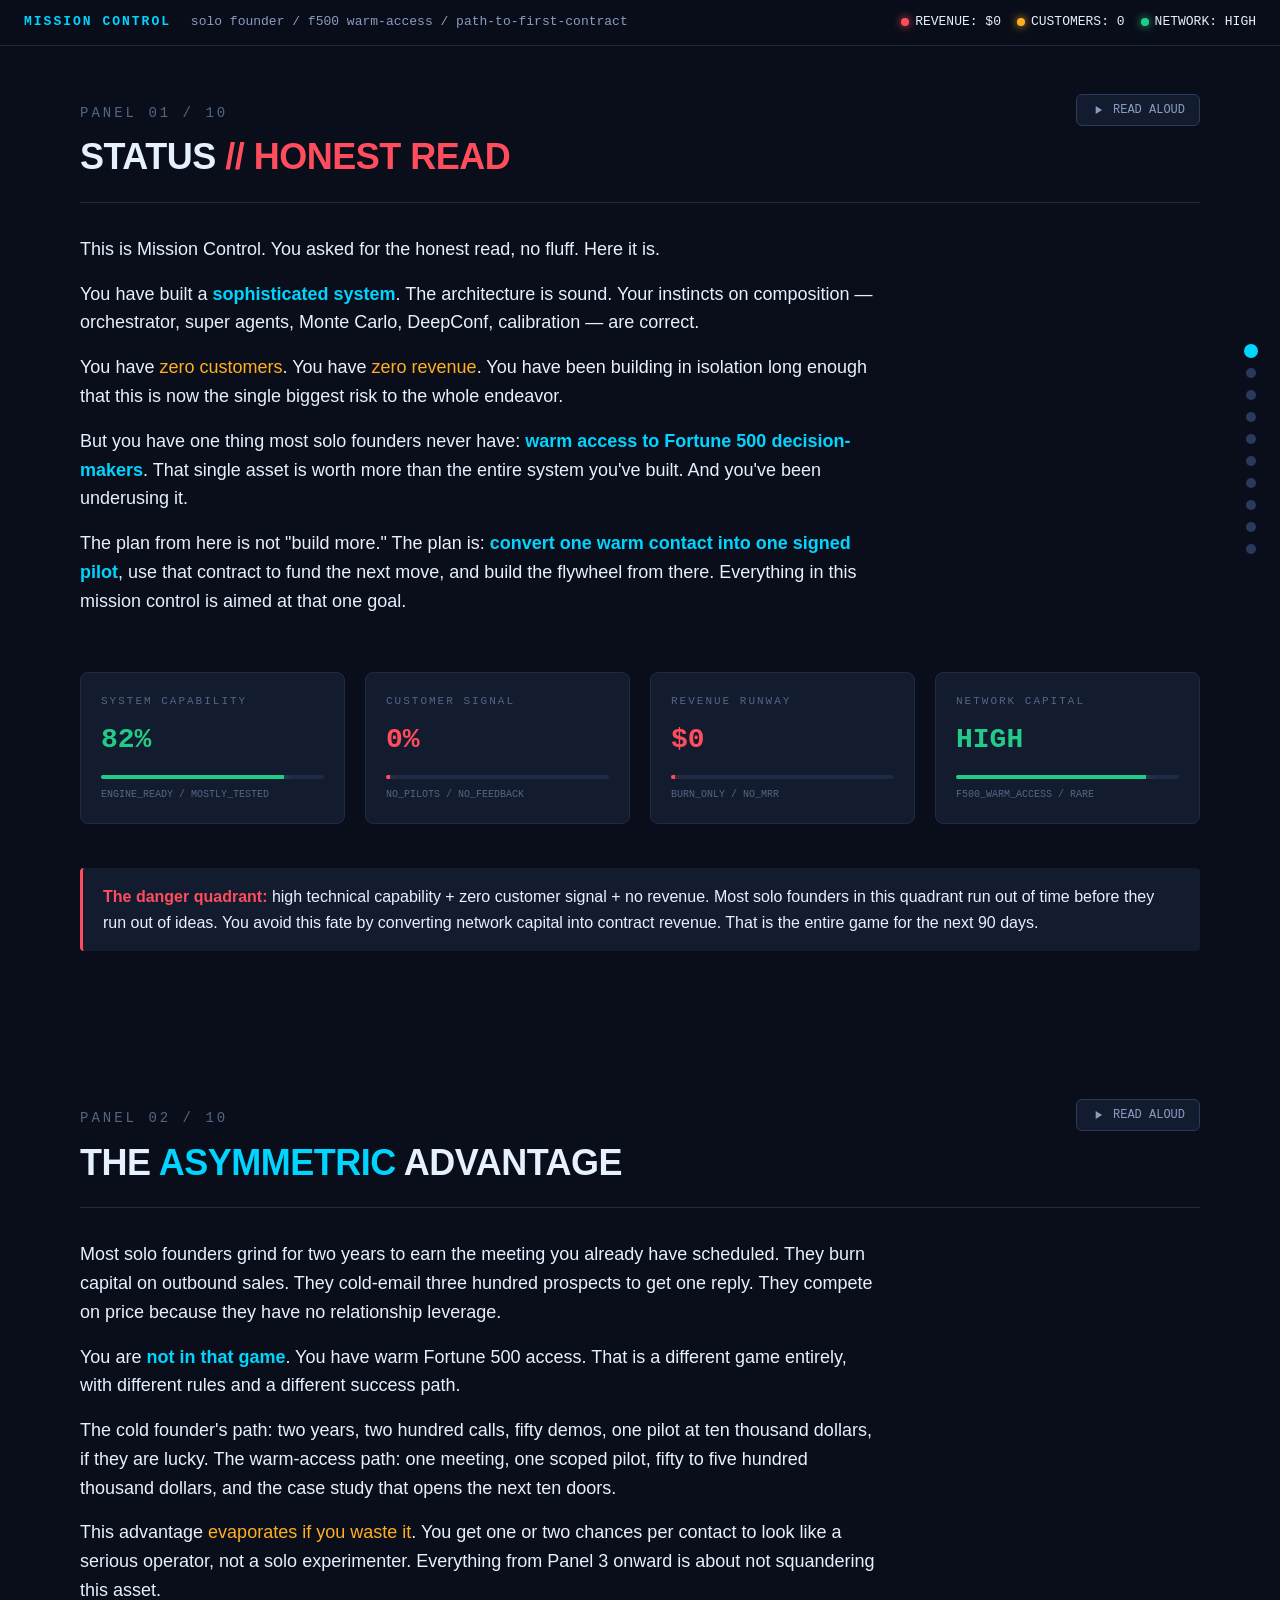
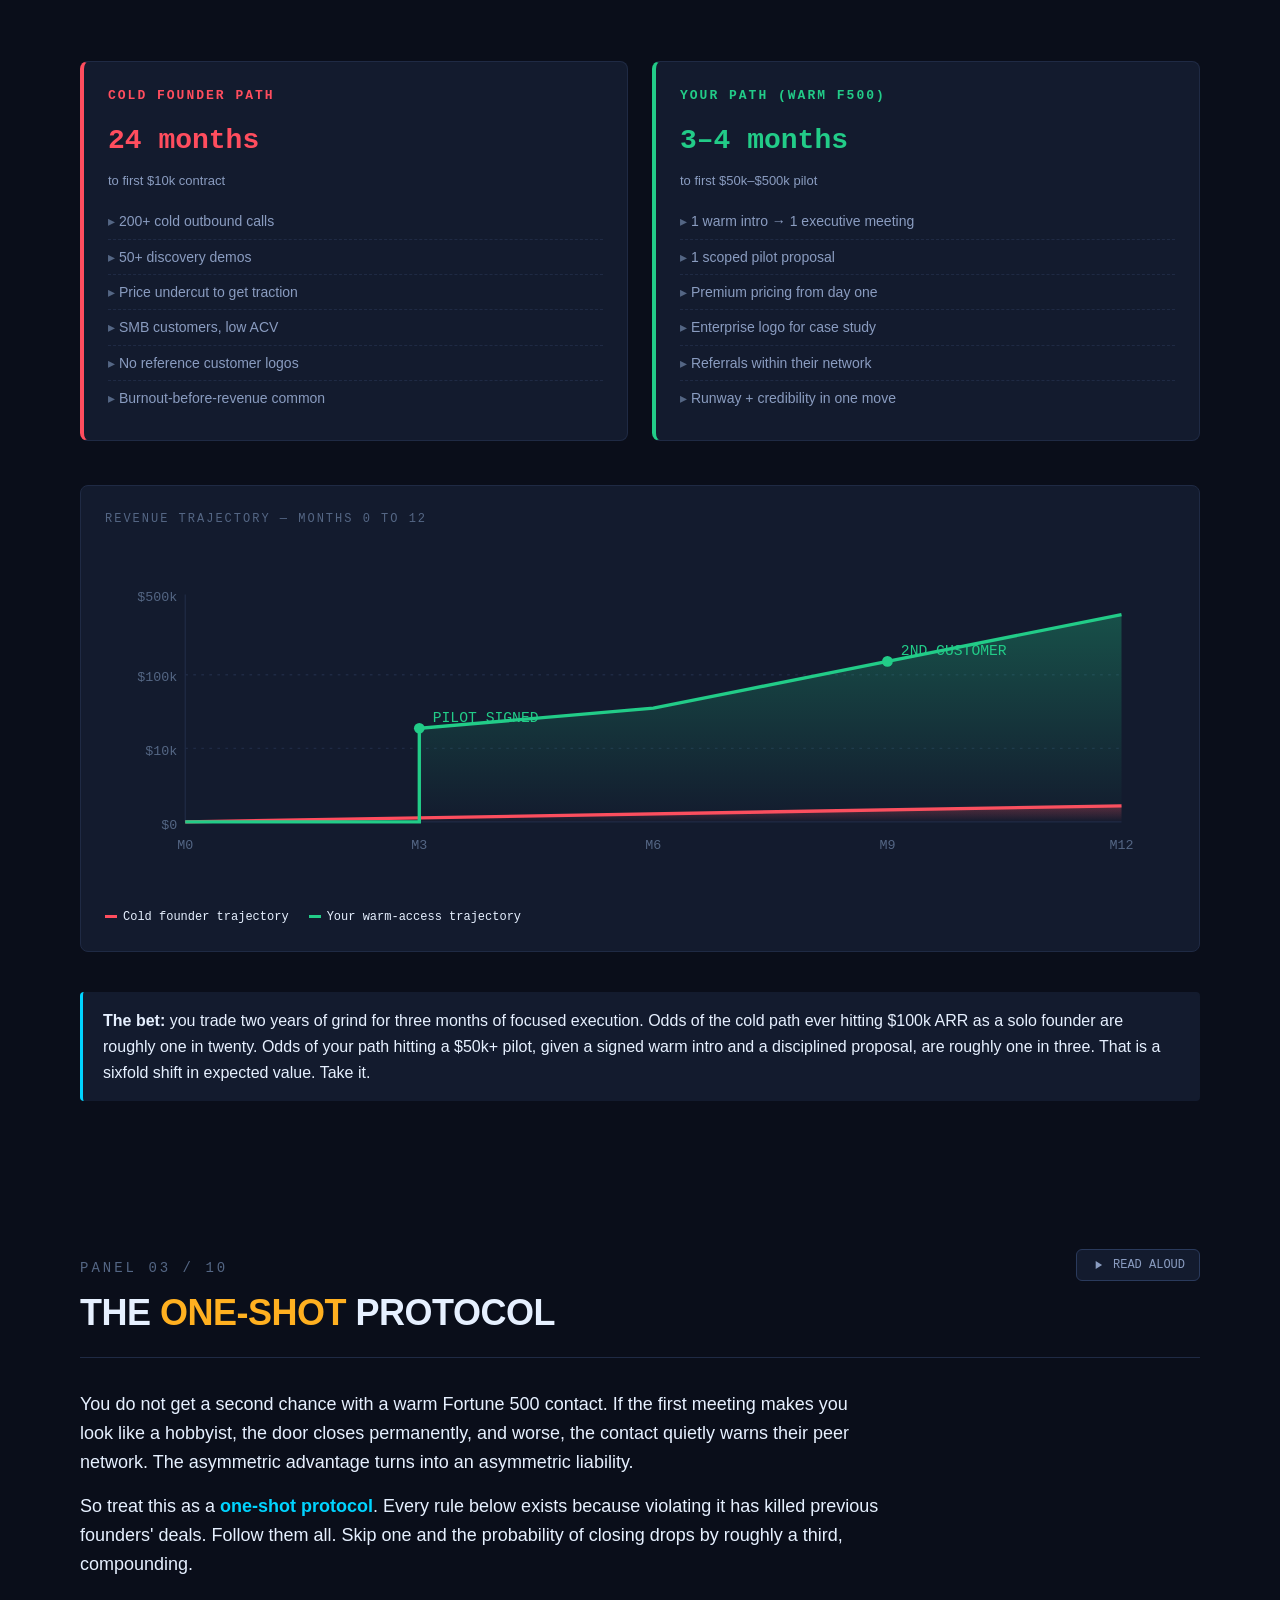
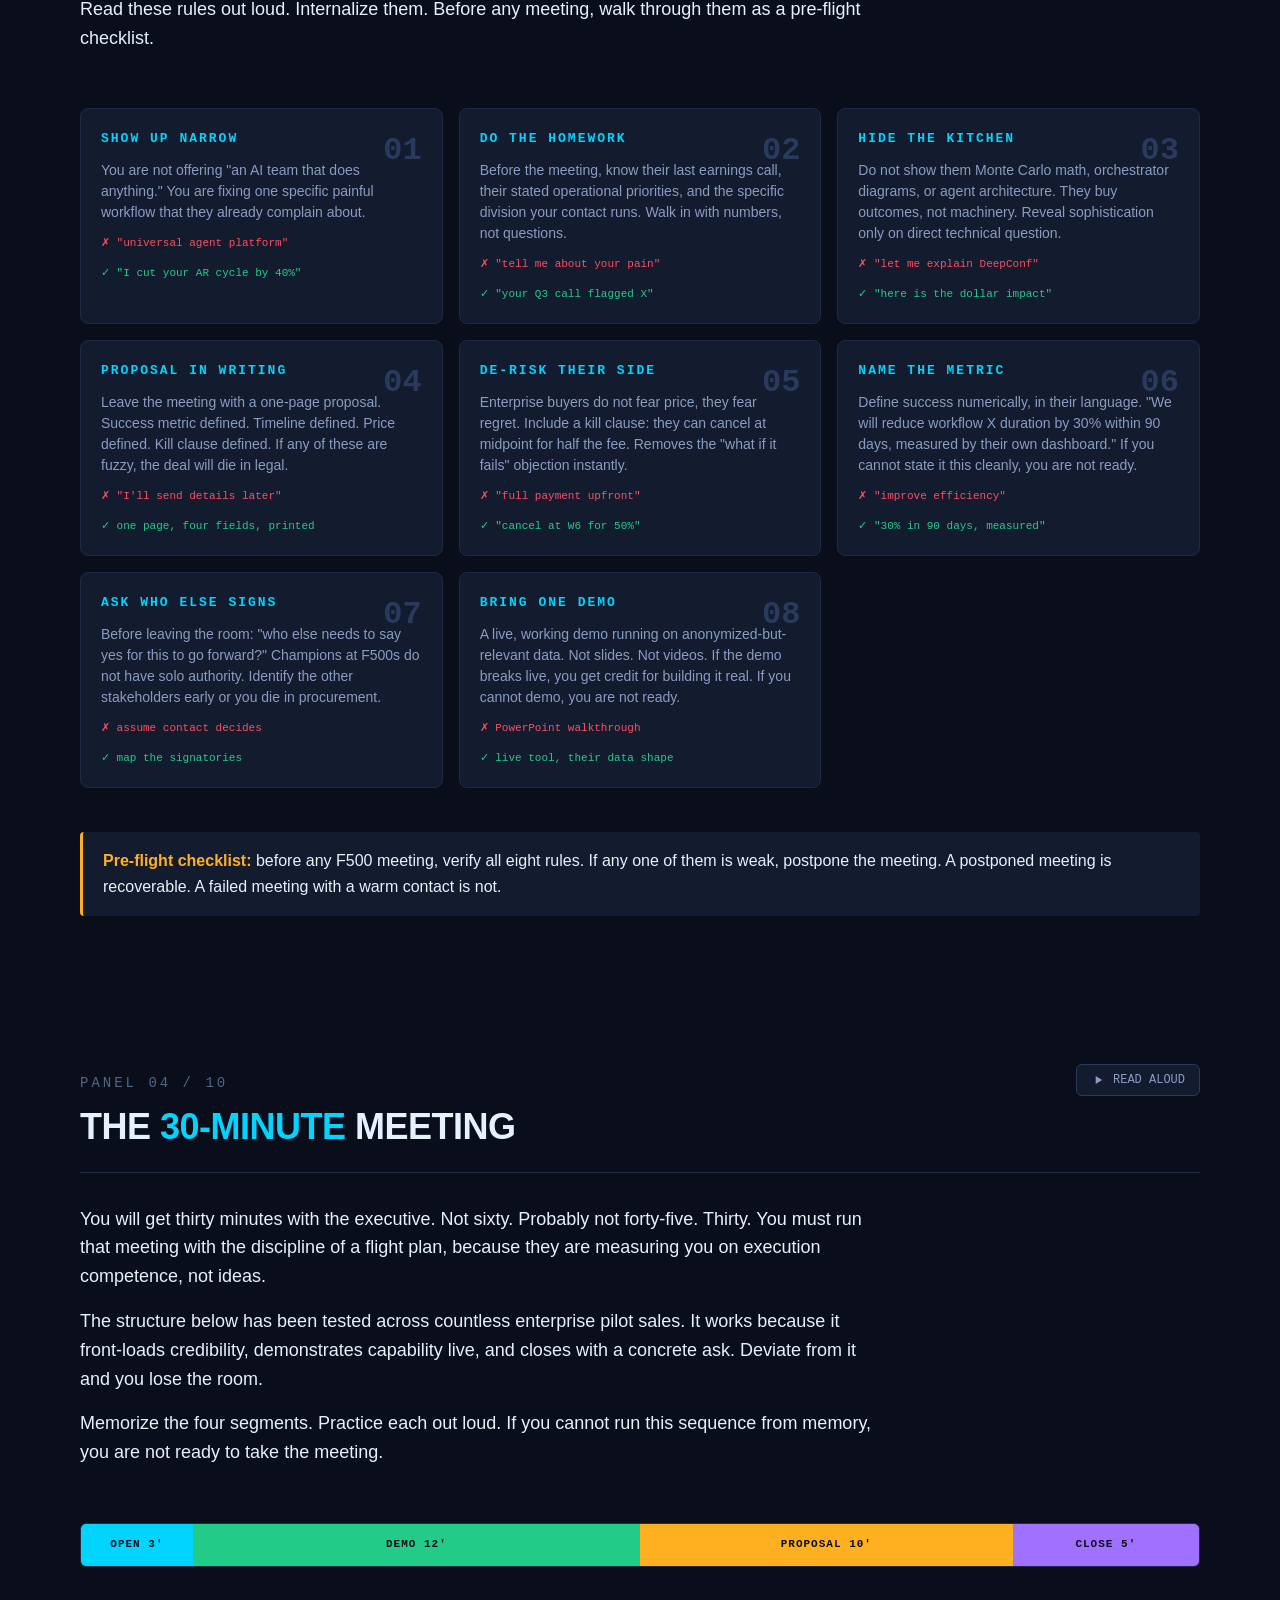
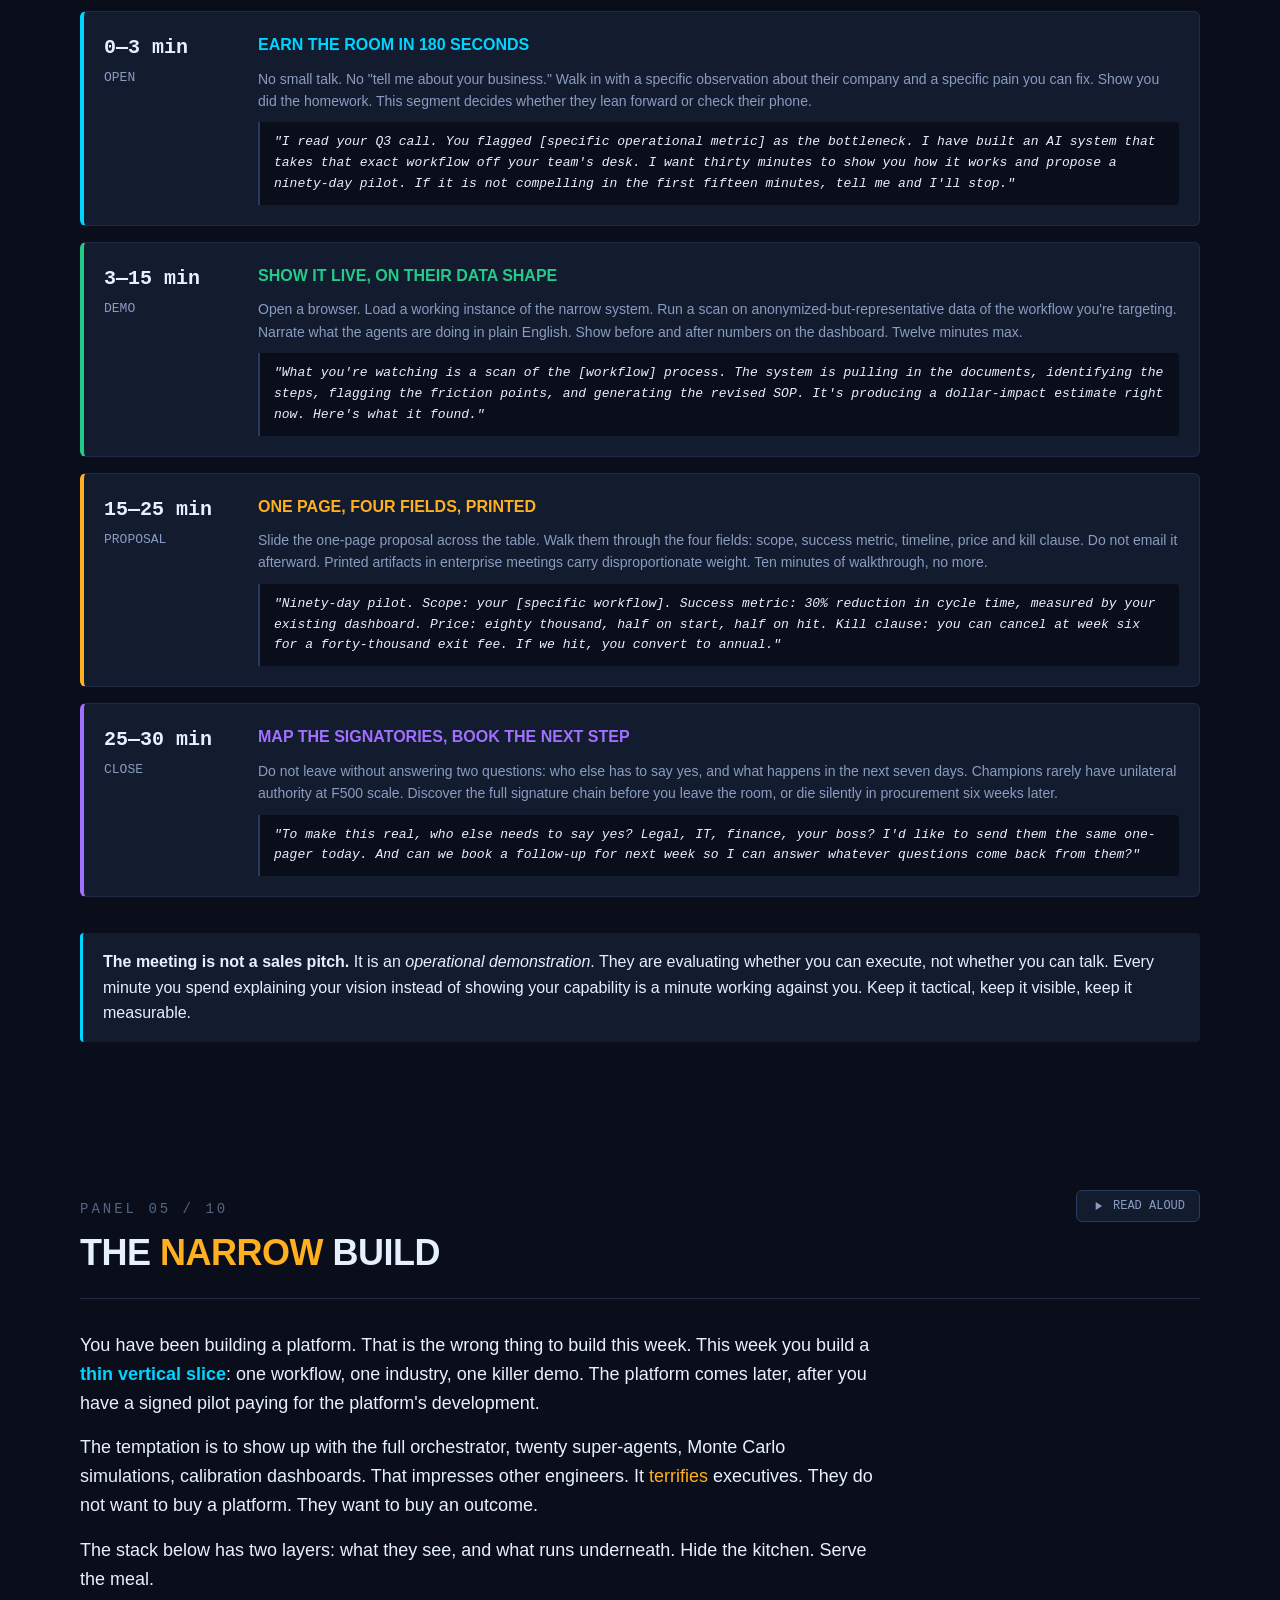
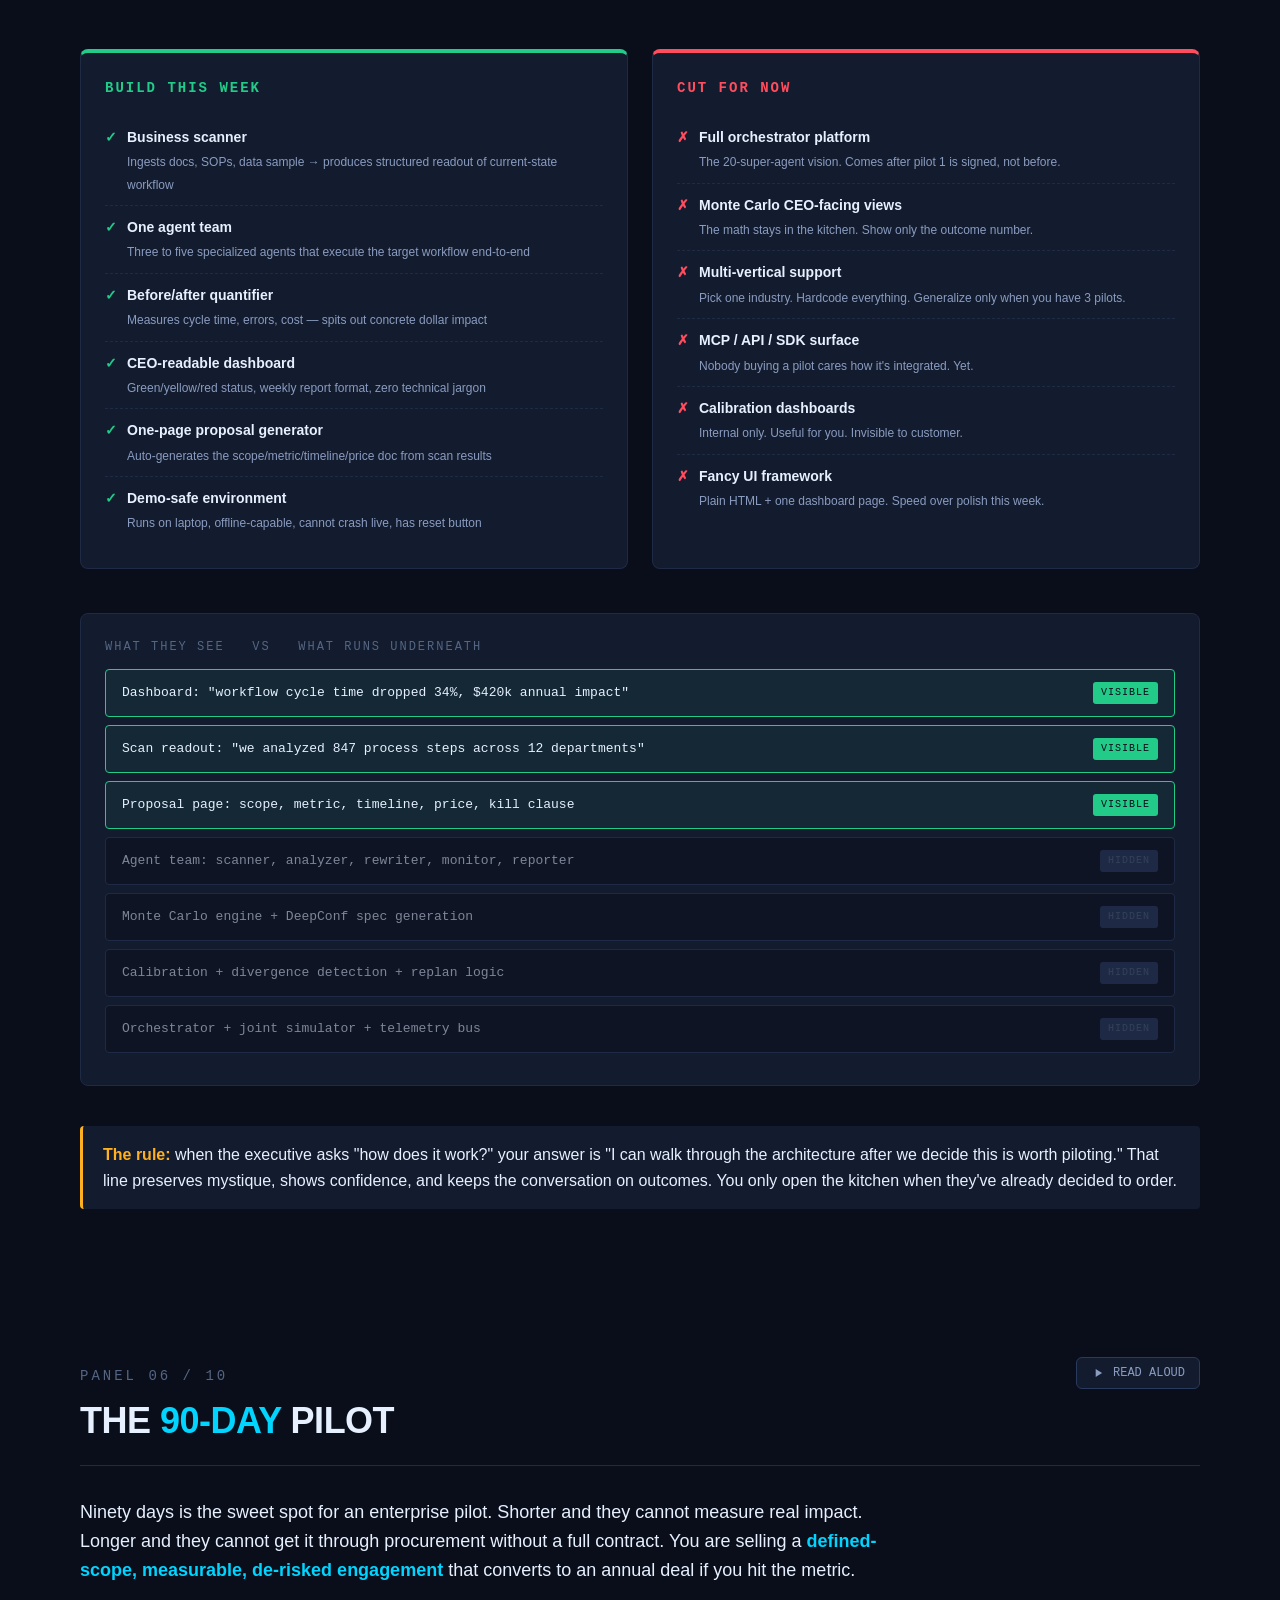
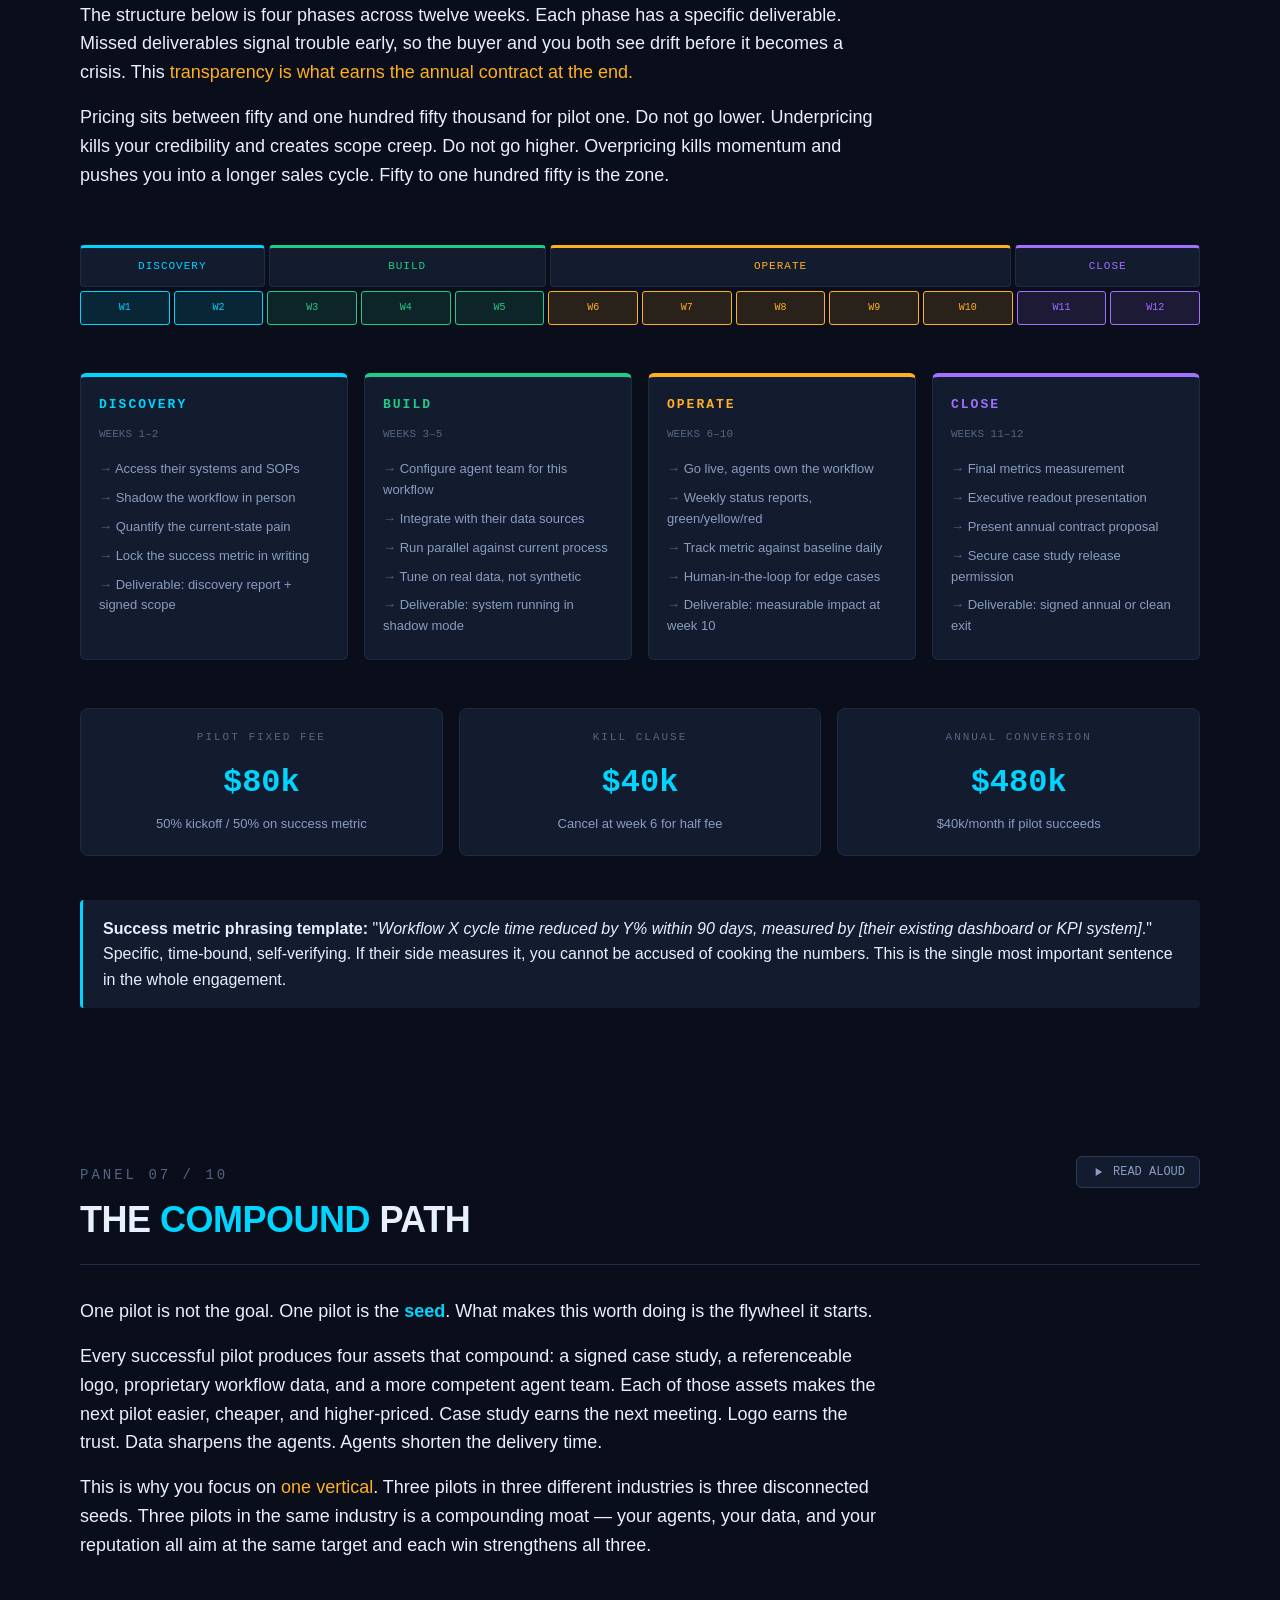
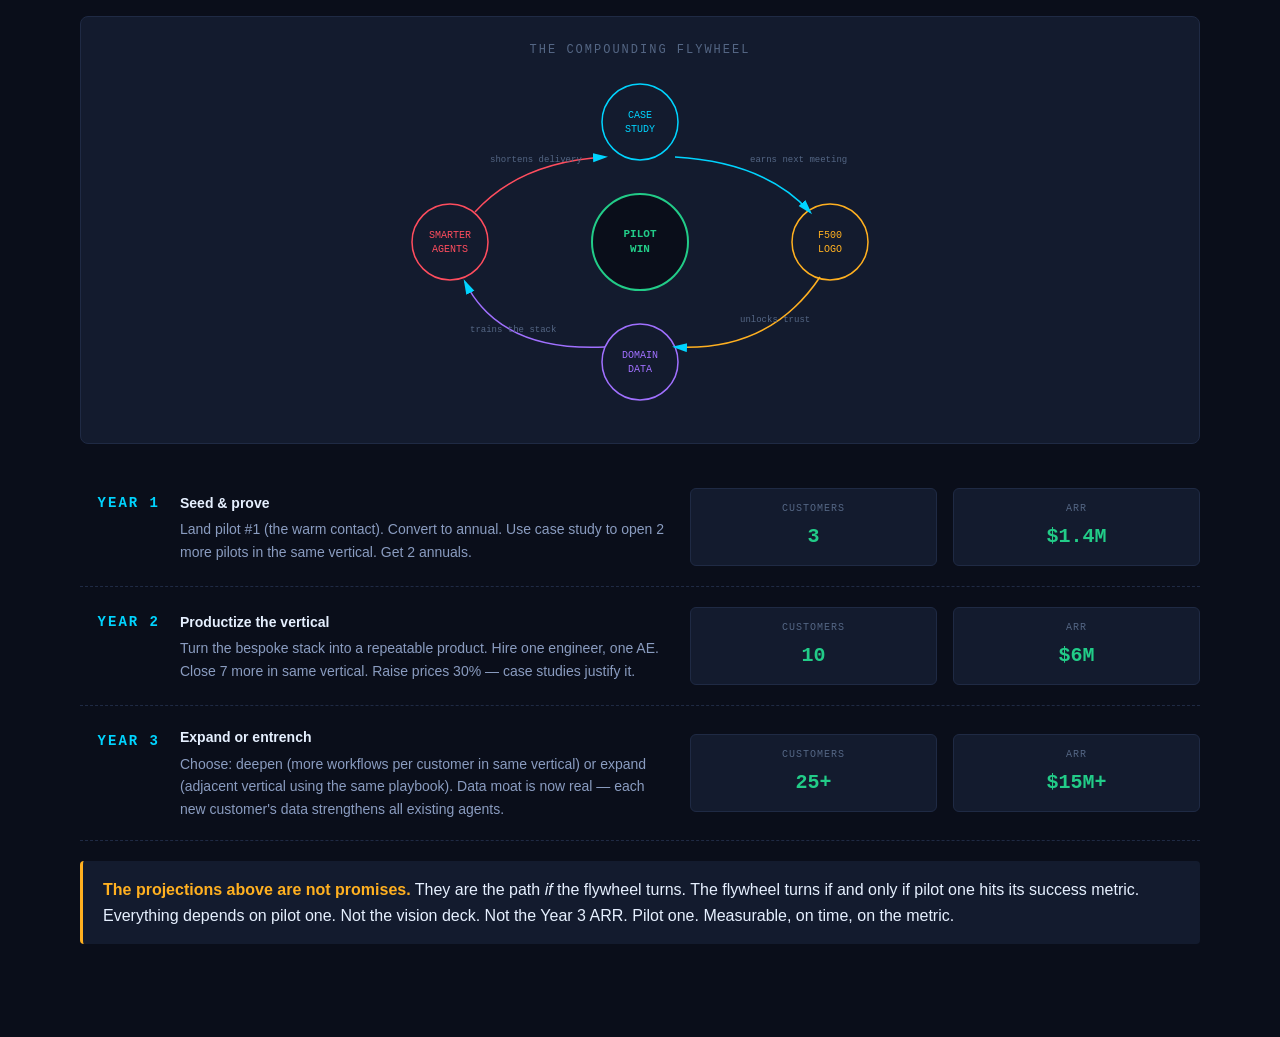
==== commit fced59a8: "Add mission-control.html sections 6-7 THE 90-DAY PILOT (4-phase timeline, phase cards, pricing grid)" ====
--- a/mission-control.html
+++ b/mission-control.html
@@ -666,6 +666,289 @@
   </div>
 </section>
 
+<!-- =================== PANEL 6: THE PILOT =================== -->
+<style>
+  .phase-track { margin: 24px 0; }
+  .phase-grid { display: grid; grid-template-columns: 2fr 3fr 5fr 2fr; gap: 4px; margin-bottom: 4px; }
+  .phase-label { background: var(--bg-card); border: 1px solid var(--border); border-radius: 4px;
+    padding: 10px; text-align: center; font-family: var(--mono); font-size: 11px;
+    letter-spacing: 1px; }
+  .phase-label.p1 { border-top: 3px solid var(--cyan); color: var(--cyan); }
+  .phase-label.p2 { border-top: 3px solid var(--green); color: var(--green); }
+  .phase-label.p3 { border-top: 3px solid var(--amber); color: var(--amber); }
+  .phase-label.p4 { border-top: 3px solid var(--purple); color: var(--purple); }
+  .week-grid { display: grid; grid-template-columns: repeat(12, 1fr); gap: 4px; }
+  .week-cell { background: var(--bg-card); border: 1px solid var(--border); border-radius: 3px;
+    padding: 8px 4px; text-align: center; font-family: var(--mono); font-size: 10px;
+    color: var(--text-faint); }
+  .week-cell.p1 { background: rgba(0,212,255,0.12); border-color: var(--cyan); color: var(--cyan); }
+  .week-cell.p2 { background: rgba(34,204,136,0.12); border-color: var(--green); color: var(--green); }
+  .week-cell.p3 { background: rgba(255,176,32,0.12); border-color: var(--amber); color: var(--amber); }
+  .week-cell.p4 { background: rgba(160,112,255,0.12); border-color: var(--purple); color: var(--purple); }
+
+  .phase-cards { display: grid; grid-template-columns: repeat(auto-fit, minmax(260px, 1fr)); gap: 16px; margin: 24px 0; }
+  .phase-card { background: var(--bg-card); border: 1px solid var(--border); border-top-width: 4px;
+    border-radius: 6px; padding: 18px; }
+  .phase-card.c1 { border-top-color: var(--cyan); }
+  .phase-card.c2 { border-top-color: var(--green); }
+  .phase-card.c3 { border-top-color: var(--amber); }
+  .phase-card.c4 { border-top-color: var(--purple); }
+  .phase-card h4 { font-family: var(--mono); font-size: 13px; letter-spacing: 2px; margin-bottom: 10px; }
+  .phase-card.c1 h4 { color: var(--cyan); }
+  .phase-card.c2 h4 { color: var(--green); }
+  .phase-card.c3 h4 { color: var(--amber); }
+  .phase-card.c4 h4 { color: var(--purple); }
+  .phase-card .weeks { font-family: var(--mono); font-size: 11px; color: var(--text-faint);
+    margin-bottom: 12px; }
+  .phase-card ul { list-style: none; padding: 0; }
+  .phase-card li { padding: 4px 0; font-size: 13px; color: var(--text-dim); }
+  .phase-card li::before { content: "→ "; color: var(--text-faint); }
+
+  .pricing-grid { display: grid; grid-template-columns: repeat(3, 1fr); gap: 16px; margin: 24px 0; }
+  .price-card { background: var(--bg-card); border: 1px solid var(--border); border-radius: 8px;
+    padding: 20px; text-align: center; }
+  .price-card .label { font-family: var(--mono); font-size: 11px; letter-spacing: 2px;
+    color: var(--text-faint); margin-bottom: 10px; }
+  .price-card .amount { font-family: var(--mono); font-size: 32px; font-weight: 700;
+    color: var(--cyan); margin-bottom: 6px; }
+  .price-card .when { font-size: 13px; color: var(--text-dim); }
+</style>
+
+<section class="panel" id="p6">
+  <div class="panel-header">
+    <div>
+      <div class="panel-num">PANEL 06 / 10</div>
+      <h1 class="panel-title">THE <span class="accent">90-DAY</span> PILOT</h1>
+    </div>
+    <button class="read-btn" data-target="#p6-text">
+      <svg class="icon" viewBox="0 0 24 24" fill="currentColor"><path d="M8 5v14l11-7z"/></svg>
+      READ ALOUD
+    </button>
+  </div>
+
+  <div class="narrative" id="p6-text">
+    <p>Ninety days is the sweet spot for an enterprise pilot. Shorter and they cannot measure real impact. Longer and they cannot get it through procurement without a full contract. You are selling a <strong>defined-scope, measurable, de-risked engagement</strong> that converts to an annual deal if you hit the metric.</p>
+    <p>The structure below is four phases across twelve weeks. Each phase has a specific deliverable. Missed deliverables signal trouble early, so the buyer and you both see drift before it becomes a crisis. This <em>transparency is what earns the annual contract at the end.</em></p>
+    <p>Pricing sits between fifty and one hundred fifty thousand for pilot one. Do not go lower. Underpricing kills your credibility and creates scope creep. Do not go higher. Overpricing kills momentum and pushes you into a longer sales cycle. Fifty to one hundred fifty is the zone.</p>
+  </div>
+
+  <div class="phase-track">
+    <div class="phase-grid">
+      <div class="phase-label p1">DISCOVERY</div>
+      <div class="phase-label p2">BUILD</div>
+      <div class="phase-label p3">OPERATE</div>
+      <div class="phase-label p4">CLOSE</div>
+    </div>
+    <div class="week-grid">
+      <div class="week-cell p1">W1</div>
+      <div class="week-cell p1">W2</div>
+      <div class="week-cell p2">W3</div>
+      <div class="week-cell p2">W4</div>
+      <div class="week-cell p2">W5</div>
+      <div class="week-cell p3">W6</div>
+      <div class="week-cell p3">W7</div>
+      <div class="week-cell p3">W8</div>
+      <div class="week-cell p3">W9</div>
+      <div class="week-cell p3">W10</div>
+      <div class="week-cell p4">W11</div>
+      <div class="week-cell p4">W12</div>
+    </div>
+  </div>
+
+  <div class="phase-cards">
+    <div class="phase-card c1">
+      <h4>DISCOVERY</h4>
+      <div class="weeks">WEEKS 1&ndash;2</div>
+      <ul>
+        <li>Access their systems and SOPs</li>
+        <li>Shadow the workflow in person</li>
+        <li>Quantify the current-state pain</li>
+        <li>Lock the success metric in writing</li>
+        <li>Deliverable: discovery report + signed scope</li>
+      </ul>
+    </div>
+    <div class="phase-card c2">
+      <h4>BUILD</h4>
+      <div class="weeks">WEEKS 3&ndash;5</div>
+      <ul>
+        <li>Configure agent team for this workflow</li>
+        <li>Integrate with their data sources</li>
+        <li>Run parallel against current process</li>
+        <li>Tune on real data, not synthetic</li>
+        <li>Deliverable: system running in shadow mode</li>
+      </ul>
+    </div>
+    <div class="phase-card c3">
+      <h4>OPERATE</h4>
+      <div class="weeks">WEEKS 6&ndash;10</div>
+      <ul>
+        <li>Go live, agents own the workflow</li>
+        <li>Weekly status reports, green/yellow/red</li>
+        <li>Track metric against baseline daily</li>
+        <li>Human-in-the-loop for edge cases</li>
+        <li>Deliverable: measurable impact at week 10</li>
+      </ul>
+    </div>
+    <div class="phase-card c4">
+      <h4>CLOSE</h4>
+      <div class="weeks">WEEKS 11&ndash;12</div>
+      <ul>
+        <li>Final metrics measurement</li>
+        <li>Executive readout presentation</li>
+        <li>Present annual contract proposal</li>
+        <li>Secure case study release permission</li>
+        <li>Deliverable: signed annual or clean exit</li>
+      </ul>
+    </div>
+  </div>
+
+  <div class="pricing-grid">
+    <div class="price-card">
+      <div class="label">PILOT FIXED FEE</div>
+      <div class="amount">$80k</div>
+      <div class="when">50% kickoff / 50% on success metric</div>
+    </div>
+    <div class="price-card">
+      <div class="label">KILL CLAUSE</div>
+      <div class="amount">$40k</div>
+      <div class="when">Cancel at week 6 for half fee</div>
+    </div>
+    <div class="price-card">
+      <div class="label">ANNUAL CONVERSION</div>
+      <div class="amount">$480k</div>
+      <div class="when">$40k/month if pilot succeeds</div>
+    </div>
+  </div>
+
+  <div class="callout">
+    <strong>Success metric phrasing template:</strong> "<em>Workflow X cycle time reduced by Y% within 90 days, measured by [their existing dashboard or KPI system]</em>." Specific, time-bound, self-verifying. If their side measures it, you cannot be accused of cooking the numbers. This is the single most important sentence in the whole engagement.
+  </div>
+</section>
+
+<!-- =================== PANEL 7: COMPOUND PATH =================== -->
+<style>
+  .year-row { display: grid; grid-template-columns: 80px 1fr; gap: 20px; align-items: start;
+    padding: 20px 0; border-bottom: 1px dashed var(--border); }
+  .year-row:last-child { border-bottom: none; }
+  .year-label { font-family: var(--mono); font-size: 14px; font-weight: 700; letter-spacing: 2px;
+    color: var(--cyan); text-align: right; padding-top: 4px; }
+  .year-content { display: grid; grid-template-columns: 2fr 1fr 1fr; gap: 16px; align-items: center; }
+  .year-milestones { font-size: 14px; }
+  .year-milestones strong { color: var(--text); display: block; margin-bottom: 4px; }
+  .year-milestones span { color: var(--text-dim); }
+  .year-metric { background: var(--bg-card); border: 1px solid var(--border); border-radius: 6px;
+    padding: 12px; text-align: center; }
+  .year-metric .label { font-family: var(--mono); font-size: 10px; color: var(--text-faint);
+    letter-spacing: 1px; margin-bottom: 4px; }
+  .year-metric .value { font-family: var(--mono); font-size: 20px; font-weight: 700; color: var(--green); }
+
+  .flywheel-wrap { background: var(--bg-card); border: 1px solid var(--border); border-radius: 8px;
+    padding: 24px; margin: 24px 0; text-align: center; }
+</style>
+
+<section class="panel" id="p7">
+  <div class="panel-header">
+    <div>
+      <div class="panel-num">PANEL 07 / 10</div>
+      <h1 class="panel-title">THE <span class="accent">COMPOUND</span> PATH</h1>
+    </div>
+    <button class="read-btn" data-target="#p7-text">
+      <svg class="icon" viewBox="0 0 24 24" fill="currentColor"><path d="M8 5v14l11-7z"/></svg>
+      READ ALOUD
+    </button>
+  </div>
+
+  <div class="narrative" id="p7-text">
+    <p>One pilot is not the goal. One pilot is the <strong>seed</strong>. What makes this worth doing is the flywheel it starts.</p>
+    <p>Every successful pilot produces four assets that compound: a signed case study, a referenceable logo, proprietary workflow data, and a more competent agent team. Each of those assets makes the next pilot easier, cheaper, and higher-priced. Case study earns the next meeting. Logo earns the trust. Data sharpens the agents. Agents shorten the delivery time.</p>
+    <p>This is why you focus on <em>one vertical</em>. Three pilots in three different industries is three disconnected seeds. Three pilots in the same industry is a compounding moat — your agents, your data, and your reputation all aim at the same target and each win strengthens all three.</p>
+  </div>
+
+  <div class="flywheel-wrap">
+    <div class="chart-title">THE COMPOUNDING FLYWHEEL</div>
+    <svg viewBox="0 0 600 340" style="width: 100%; max-width: 600px; height: auto;">
+      <defs>
+        <marker id="arrowhead" markerWidth="10" markerHeight="10" refX="8" refY="3" orient="auto">
+          <polygon points="0 0, 10 3, 0 6" fill="#00d4ff"/>
+        </marker>
+      </defs>
+      <!-- Center -->
+      <circle cx="300" cy="170" r="48" fill="#0a0e1a" stroke="#22cc88" stroke-width="2"/>
+      <text x="300" y="165" text-anchor="middle" font-family="ui-monospace,monospace" font-size="11" fill="#22cc88" font-weight="700">PILOT</text>
+      <text x="300" y="180" text-anchor="middle" font-family="ui-monospace,monospace" font-size="11" fill="#22cc88" font-weight="700">WIN</text>
+      <!-- Four nodes -->
+      <g>
+        <circle cx="300" cy="50" r="38" fill="#131b2e" stroke="#00d4ff" stroke-width="1.5"/>
+        <text x="300" y="46" text-anchor="middle" font-family="ui-monospace,monospace" font-size="10" fill="#00d4ff">CASE</text>
+        <text x="300" y="60" text-anchor="middle" font-family="ui-monospace,monospace" font-size="10" fill="#00d4ff">STUDY</text>
+      </g>
+      <g>
+        <circle cx="490" cy="170" r="38" fill="#131b2e" stroke="#ffb020" stroke-width="1.5"/>
+        <text x="490" y="166" text-anchor="middle" font-family="ui-monospace,monospace" font-size="10" fill="#ffb020">F500</text>
+        <text x="490" y="180" text-anchor="middle" font-family="ui-monospace,monospace" font-size="10" fill="#ffb020">LOGO</text>
+      </g>
+      <g>
+        <circle cx="300" cy="290" r="38" fill="#131b2e" stroke="#a070ff" stroke-width="1.5"/>
+        <text x="300" y="286" text-anchor="middle" font-family="ui-monospace,monospace" font-size="10" fill="#a070ff">DOMAIN</text>
+        <text x="300" y="300" text-anchor="middle" font-family="ui-monospace,monospace" font-size="10" fill="#a070ff">DATA</text>
+      </g>
+      <g>
+        <circle cx="110" cy="170" r="38" fill="#131b2e" stroke="#ff4d5e" stroke-width="1.5"/>
+        <text x="110" y="166" text-anchor="middle" font-family="ui-monospace,monospace" font-size="10" fill="#ff4d5e">SMARTER</text>
+        <text x="110" y="180" text-anchor="middle" font-family="ui-monospace,monospace" font-size="10" fill="#ff4d5e">AGENTS</text>
+      </g>
+      <!-- Curved arrows -->
+      <path d="M 335 85 Q 425 90 470 140" stroke="#00d4ff" stroke-width="1.5" fill="none" marker-end="url(#arrowhead)"/>
+      <path d="M 480 205 Q 430 280 335 275" stroke="#ffb020" stroke-width="1.5" fill="none" marker-end="url(#arrowhead)"/>
+      <path d="M 265 275 Q 160 280 125 210" stroke="#a070ff" stroke-width="1.5" fill="none" marker-end="url(#arrowhead)"/>
+      <path d="M 135 140 Q 180 90 265 85" stroke="#ff4d5e" stroke-width="1.5" fill="none" marker-end="url(#arrowhead)"/>
+      <!-- Labels -->
+      <text x="410" y="90" font-family="ui-monospace,monospace" font-size="9" fill="#546684">earns next meeting</text>
+      <text x="400" y="250" font-family="ui-monospace,monospace" font-size="9" fill="#546684">unlocks trust</text>
+      <text x="130" y="260" font-family="ui-monospace,monospace" font-size="9" fill="#546684">trains the stack</text>
+      <text x="150" y="90" font-family="ui-monospace,monospace" font-size="9" fill="#546684">shortens delivery</text>
+    </svg>
+  </div>
+
+  <div class="year-row">
+    <div class="year-label">YEAR 1</div>
+    <div class="year-content">
+      <div class="year-milestones">
+        <strong>Seed &amp; prove</strong>
+        <span>Land pilot #1 (the warm contact). Convert to annual. Use case study to open 2 more pilots in the same vertical. Get 2 annuals.</span>
+      </div>
+      <div class="year-metric"><div class="label">CUSTOMERS</div><div class="value">3</div></div>
+      <div class="year-metric"><div class="label">ARR</div><div class="value">$1.4M</div></div>
+    </div>
+  </div>
+  <div class="year-row">
+    <div class="year-label">YEAR 2</div>
+    <div class="year-content">
+      <div class="year-milestones">
+        <strong>Productize the vertical</strong>
+        <span>Turn the bespoke stack into a repeatable product. Hire one engineer, one AE. Close 7 more in same vertical. Raise prices 30% — case studies justify it.</span>
+      </div>
+      <div class="year-metric"><div class="label">CUSTOMERS</div><div class="value">10</div></div>
+      <div class="year-metric"><div class="label">ARR</div><div class="value">$6M</div></div>
+    </div>
+  </div>
+  <div class="year-row">
+    <div class="year-label">YEAR 3</div>
+    <div class="year-content">
+      <div class="year-milestones">
+        <strong>Expand or entrench</strong>
+        <span>Choose: deepen (more workflows per customer in same vertical) or expand (adjacent vertical using the same playbook). Data moat is now real — each new customer's data strengthens all existing agents.</span>
+      </div>
+      <div class="year-metric"><div class="label">CUSTOMERS</div><div class="value">25+</div></div>
+      <div class="year-metric"><div class="label">ARR</div><div class="value">$15M+</div></div>
+    </div>
+  </div>
+
+  <div class="callout warn">
+    <strong style="color: var(--amber)">The projections above are not promises.</strong> They are the path <em>if</em> the flywheel turns. The flywheel turns if and only if pilot one hits its success metric. Everything depends on pilot one. Not the vision deck. Not the Year 3 ARR. Pilot one. Measurable, on time, on the metric.
+  </div>
+</section>
+
 <script>
   // Read-aloud using browser SpeechSynthesis API
   let currentUtterance = null;
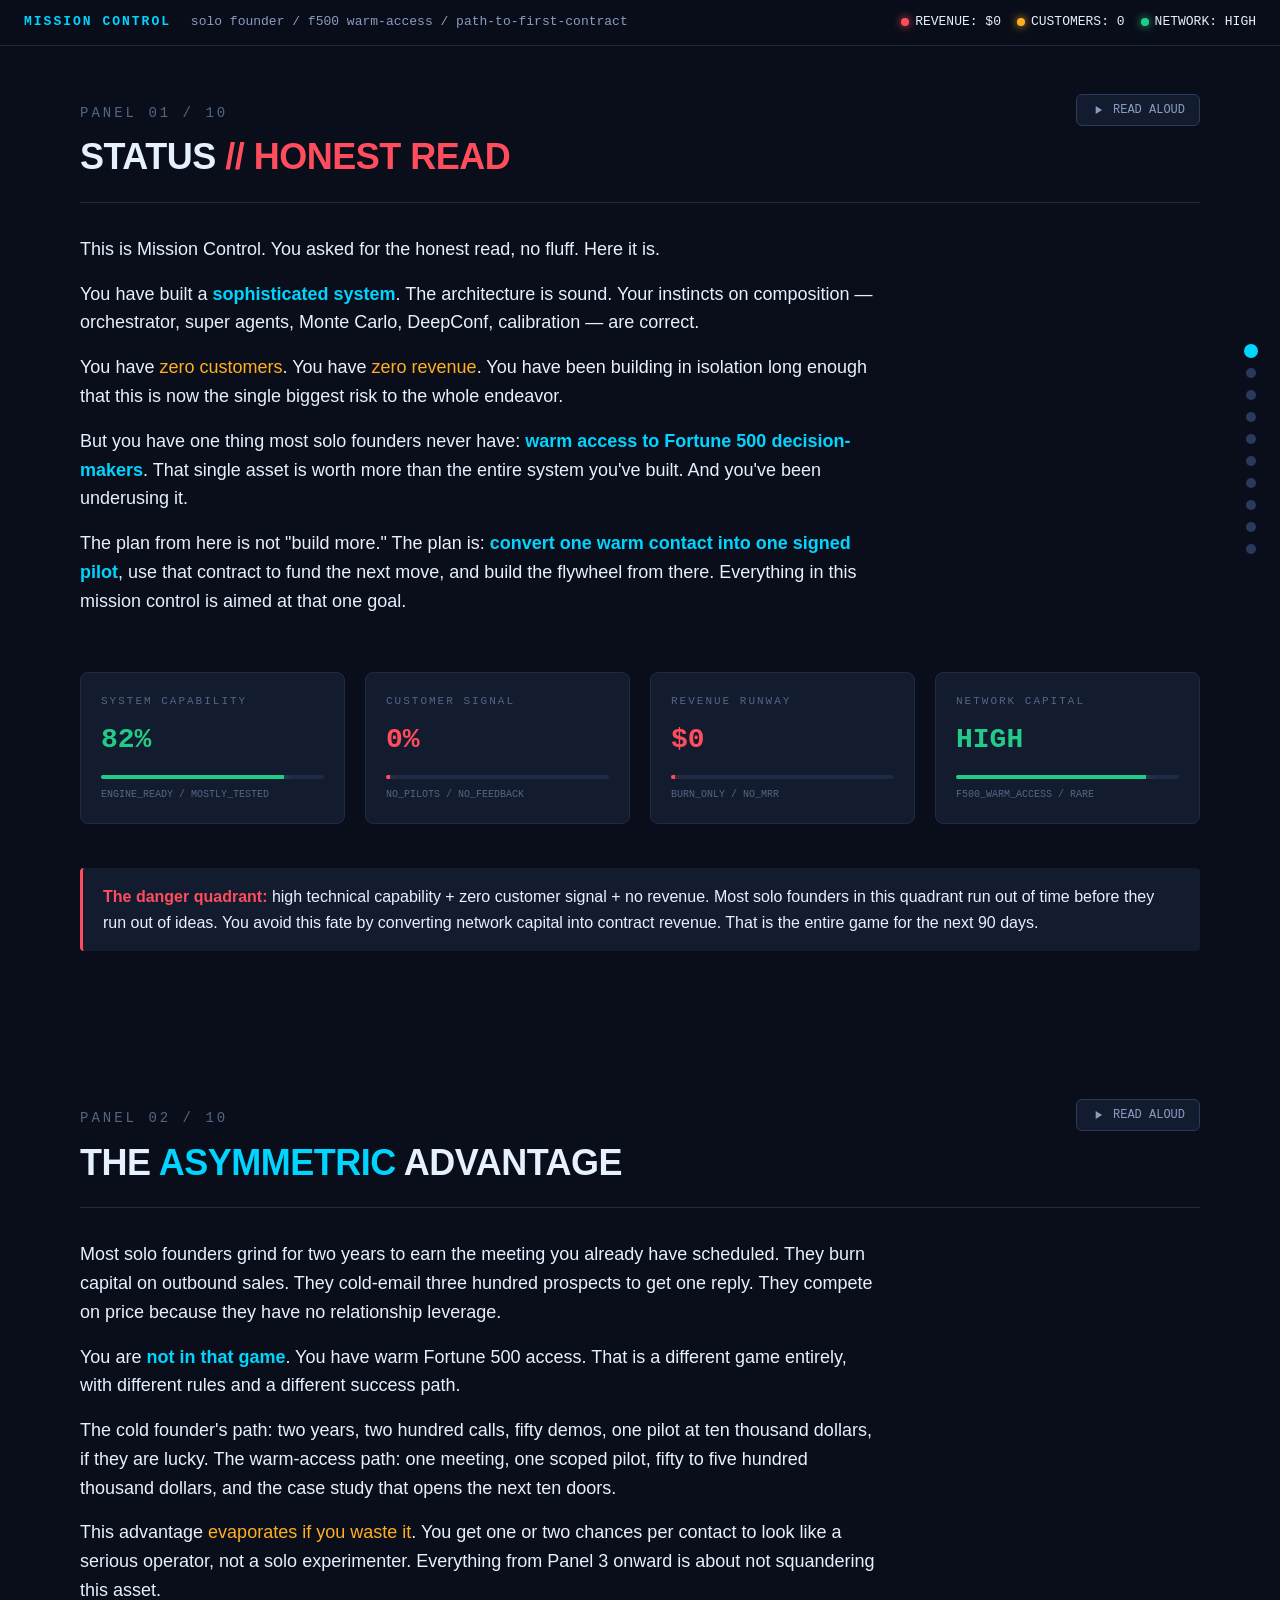
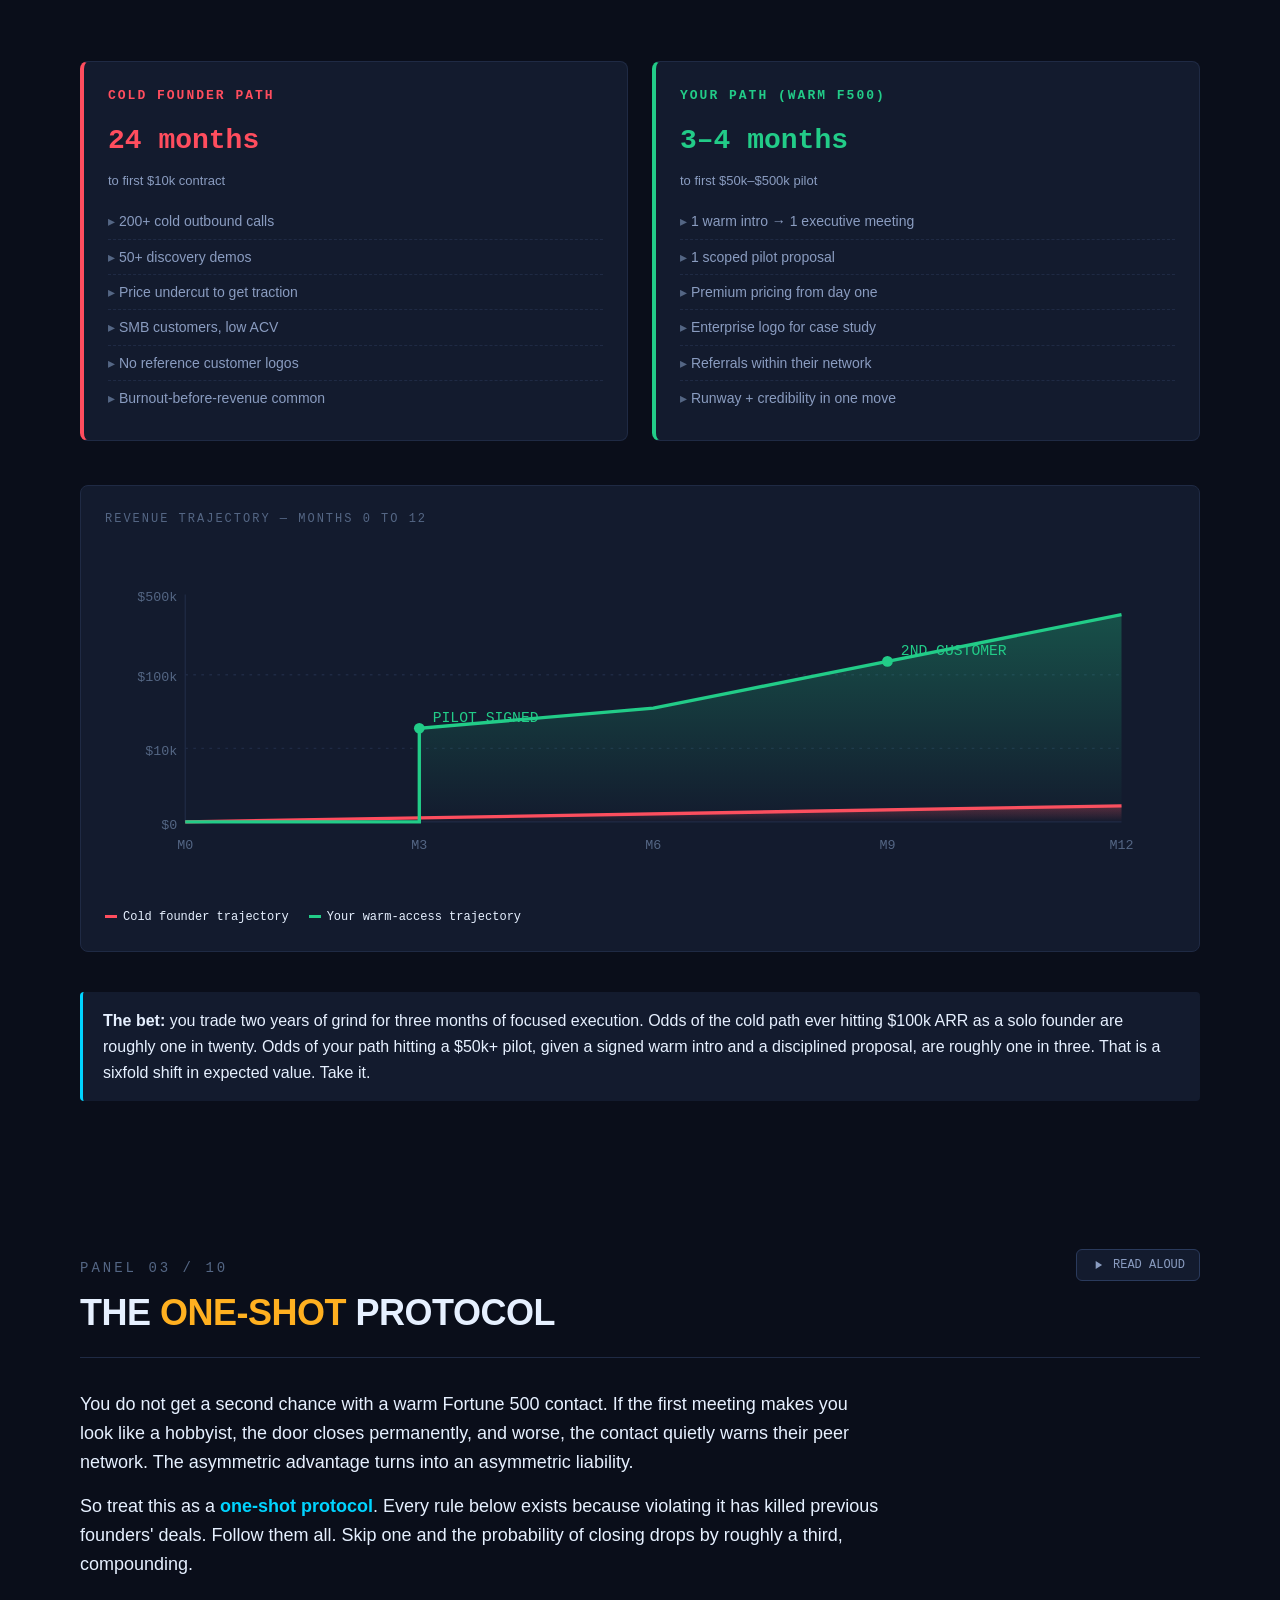
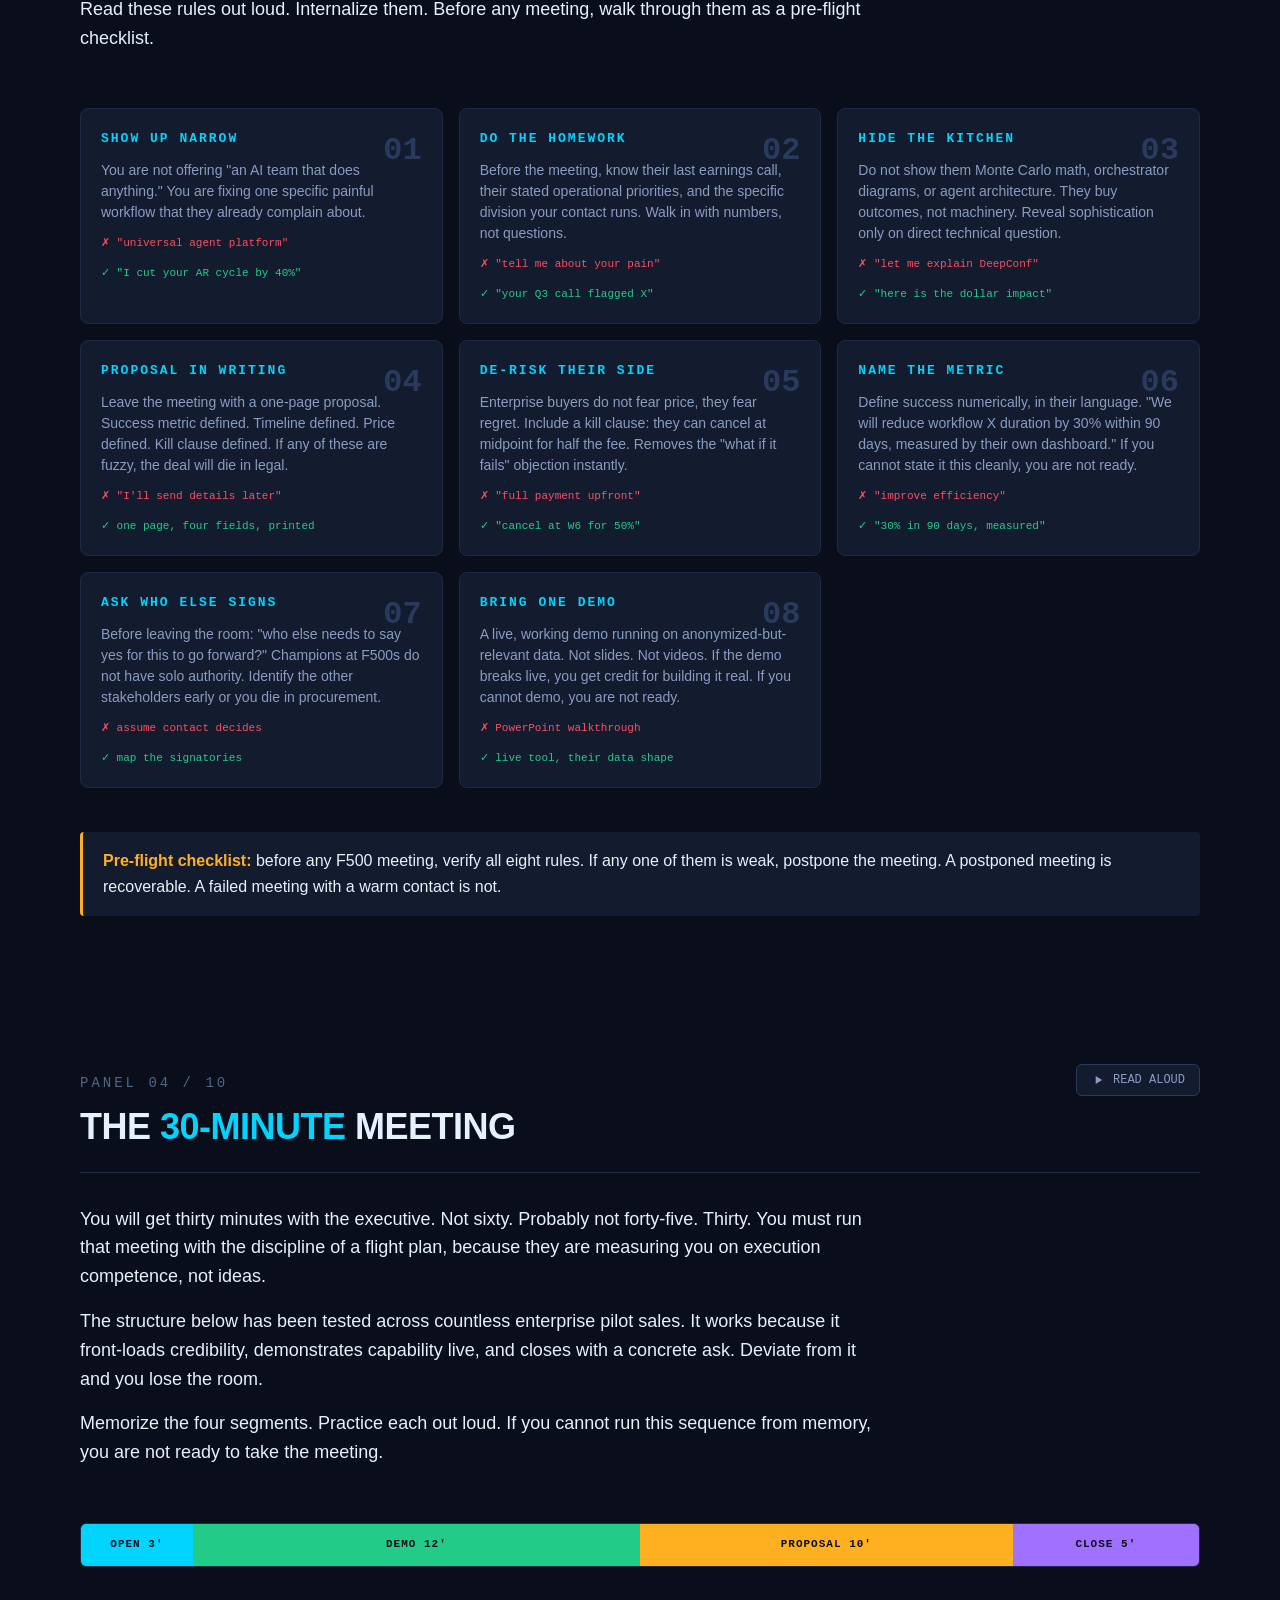
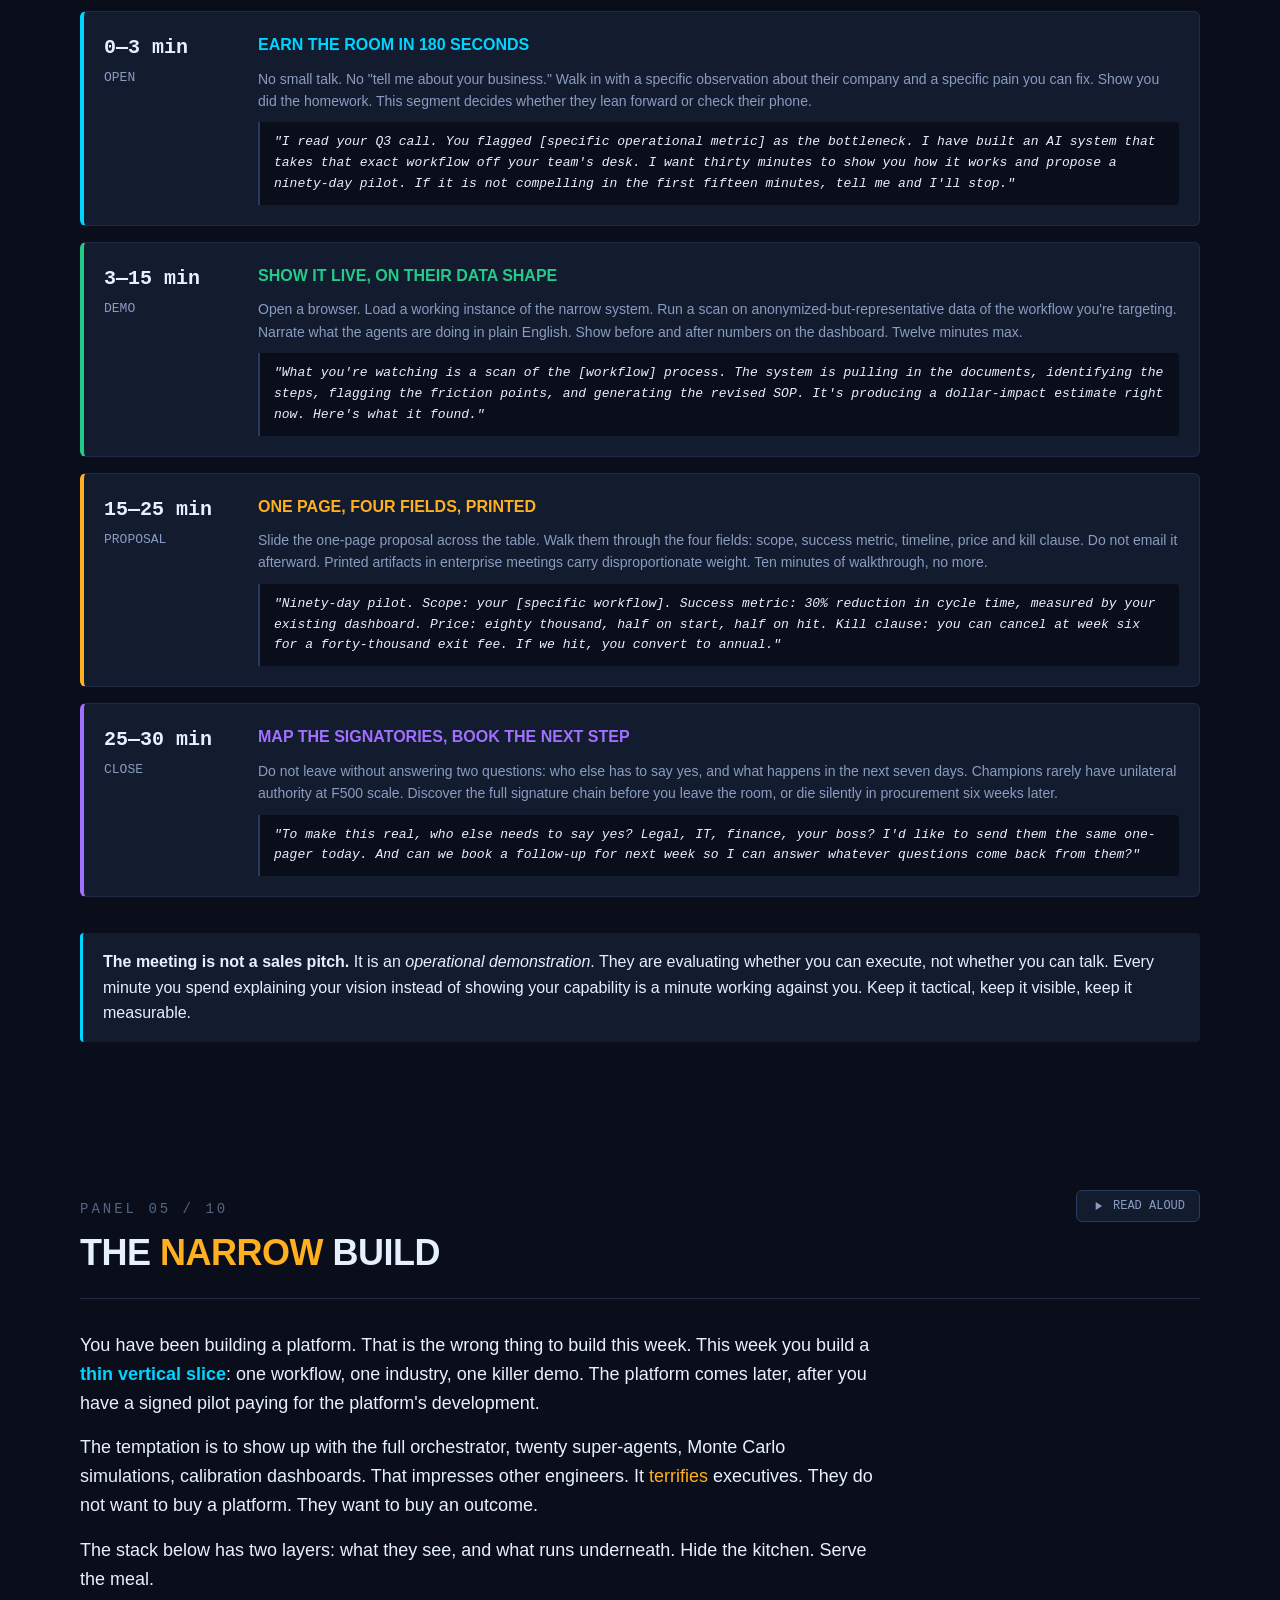
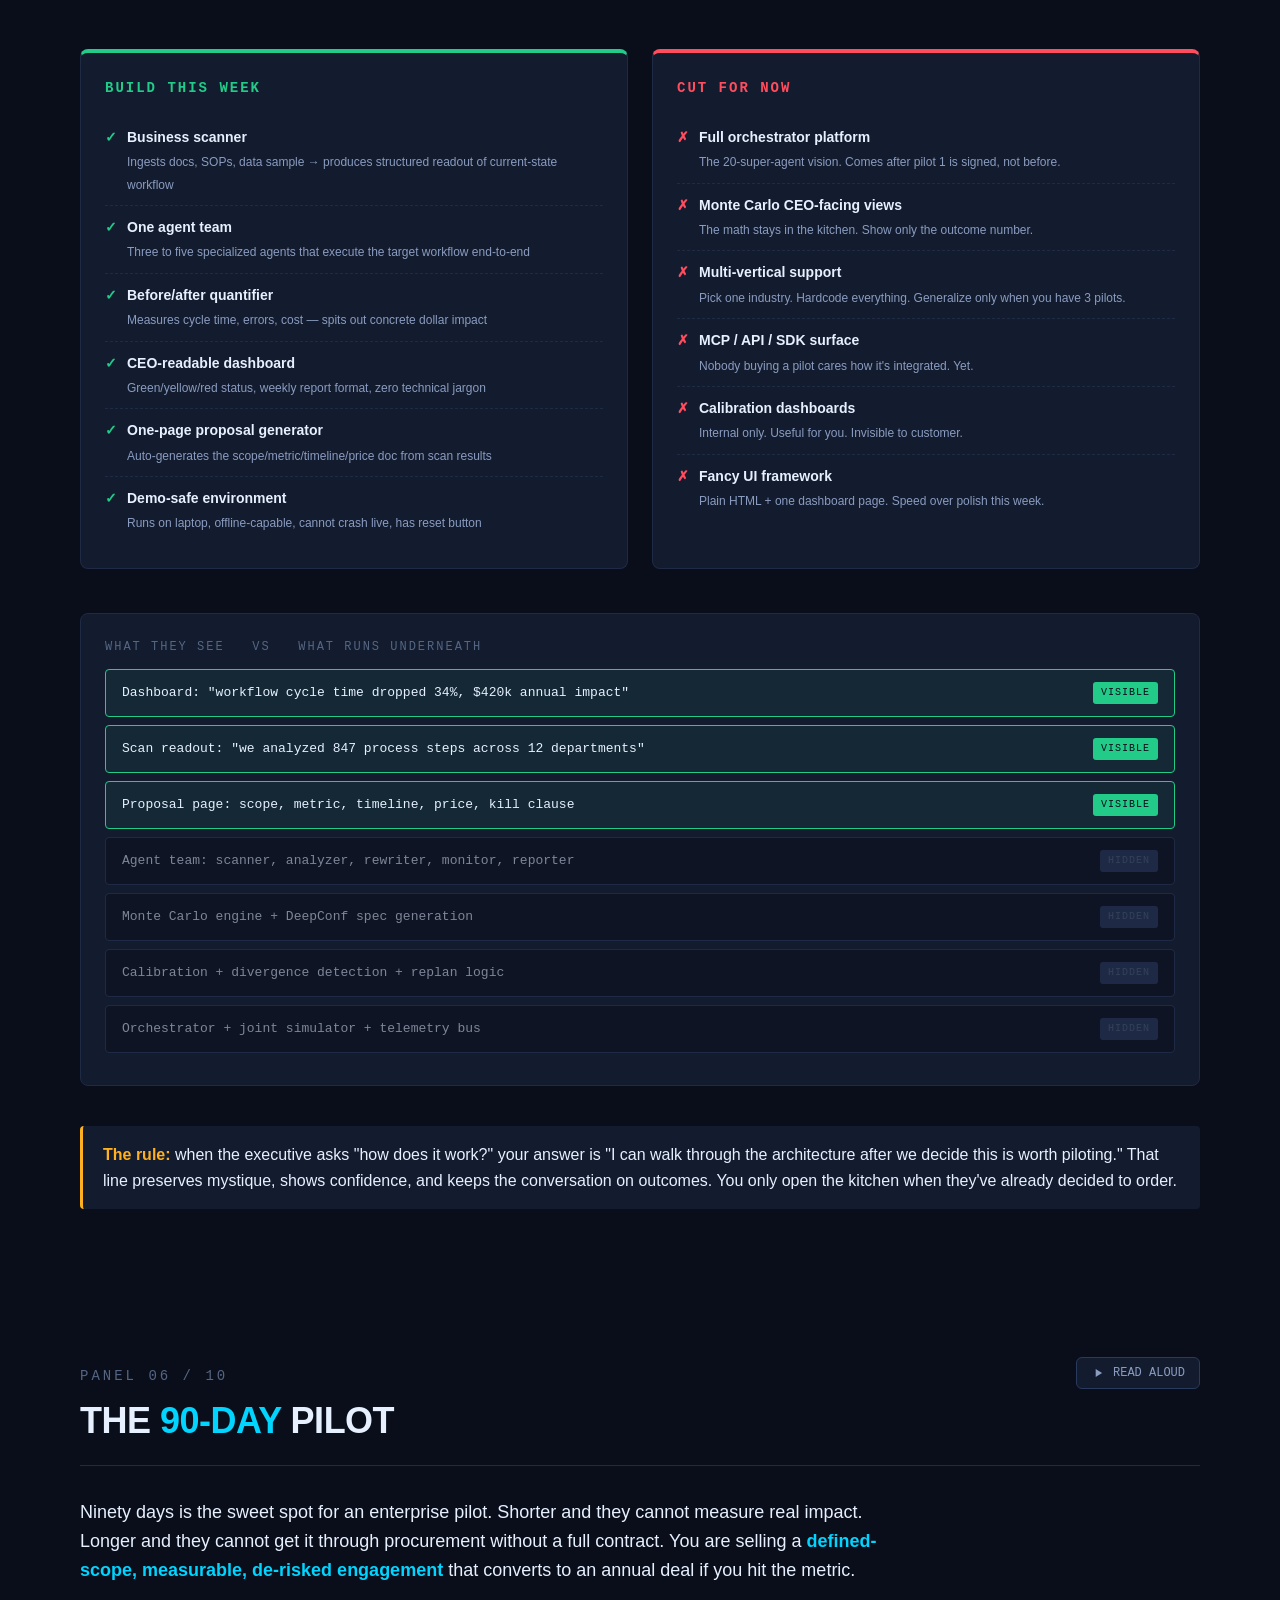
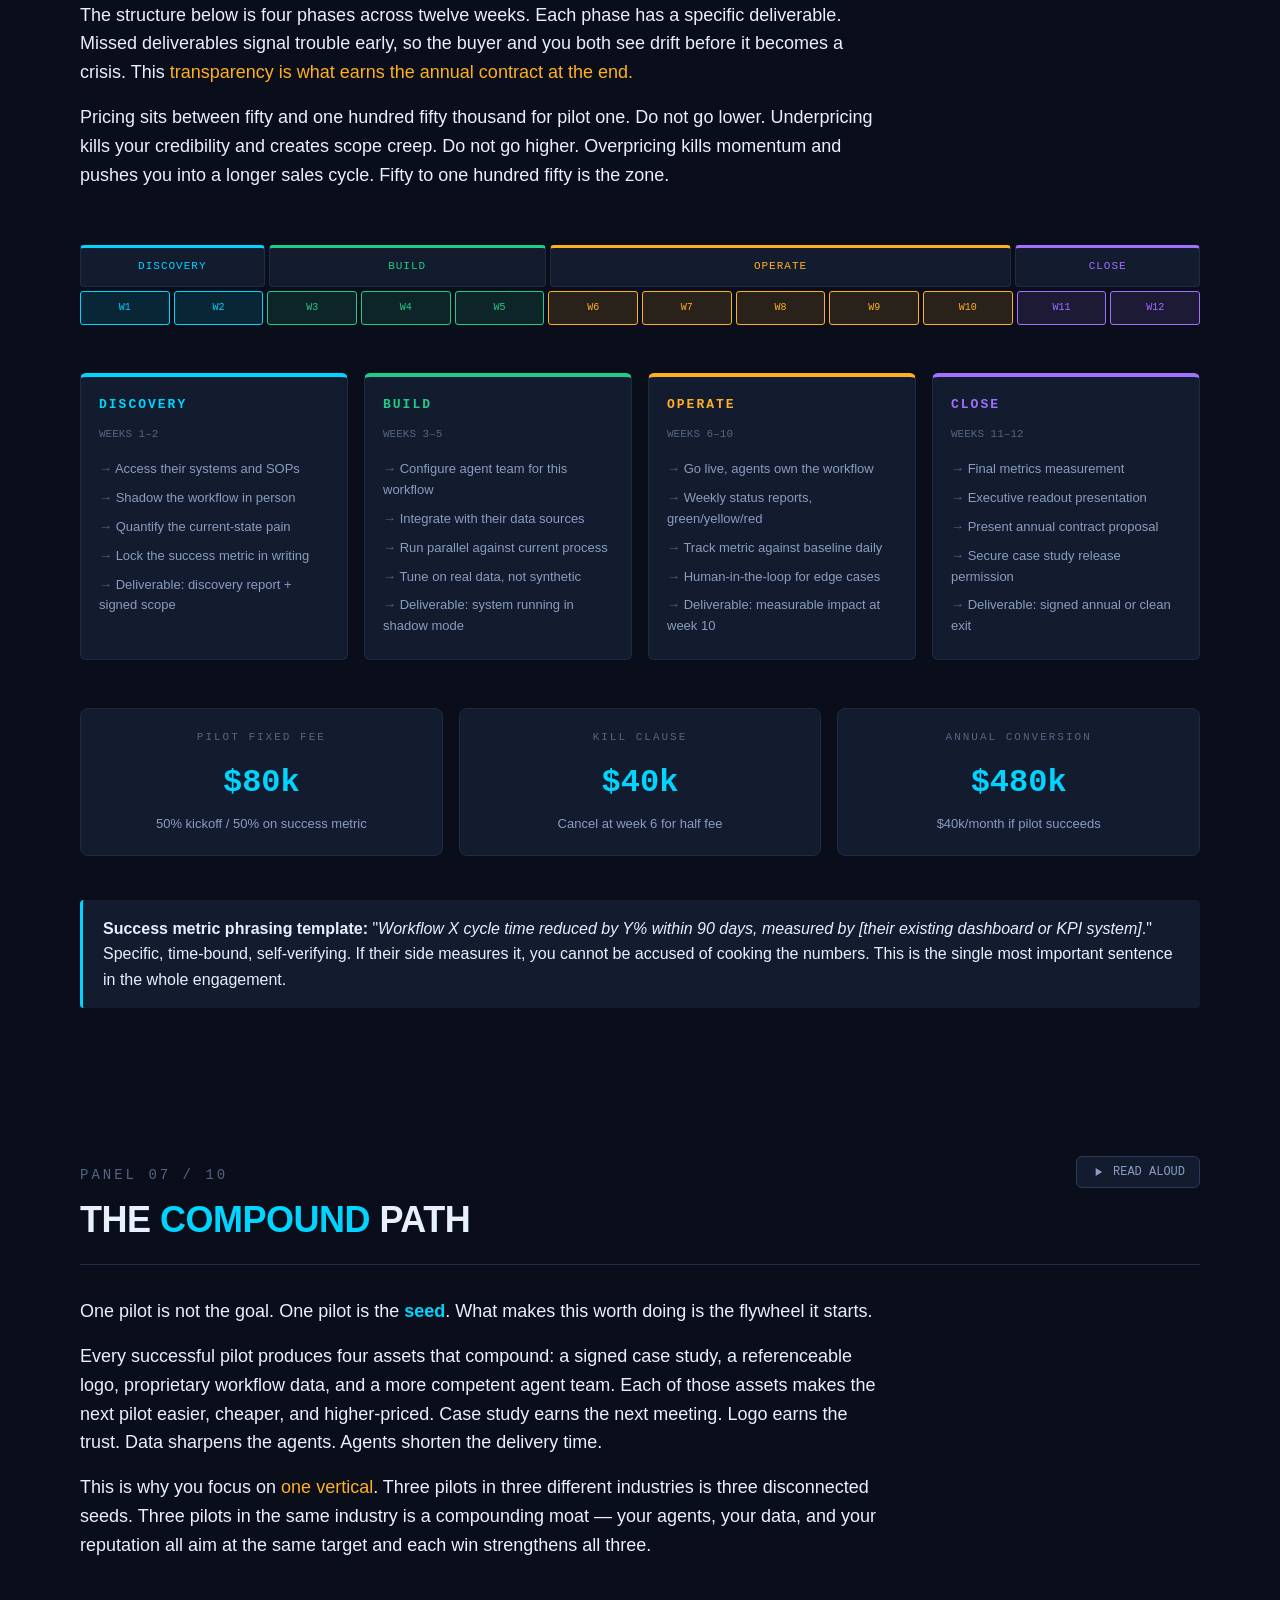
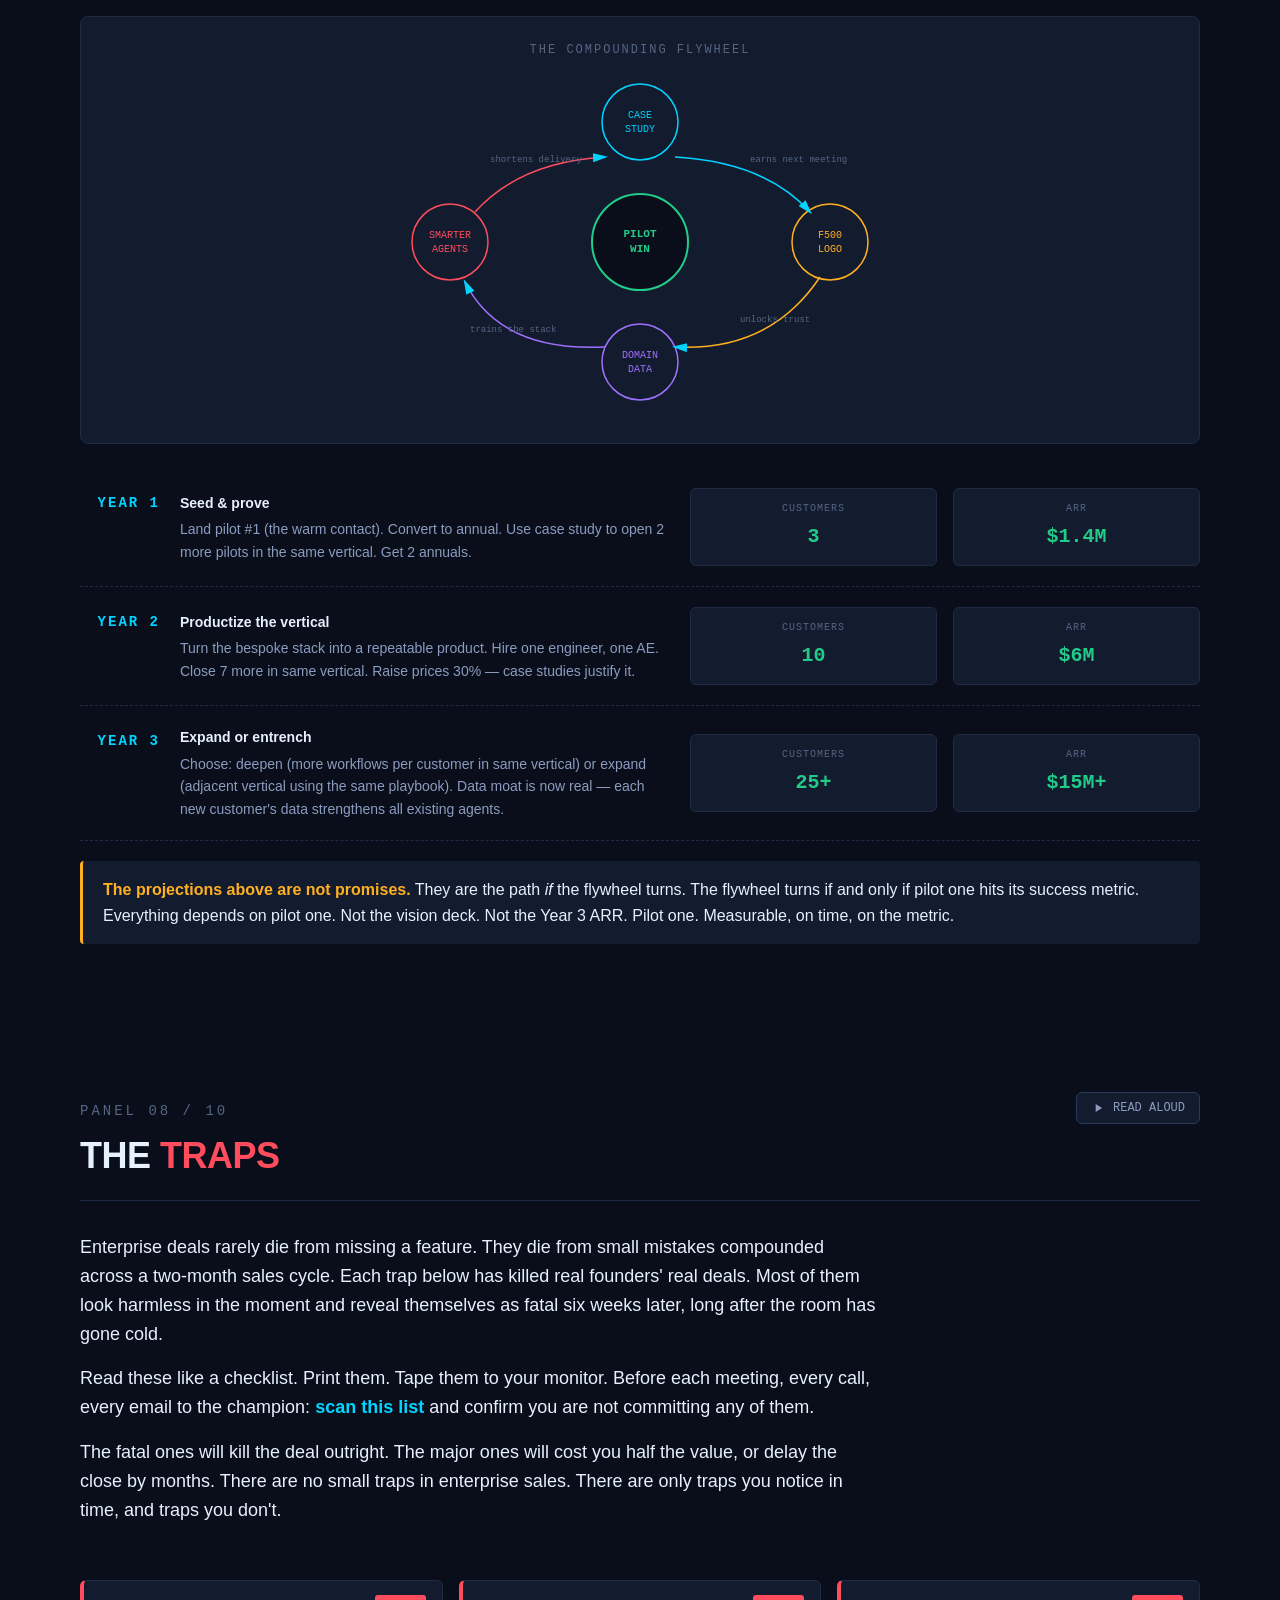
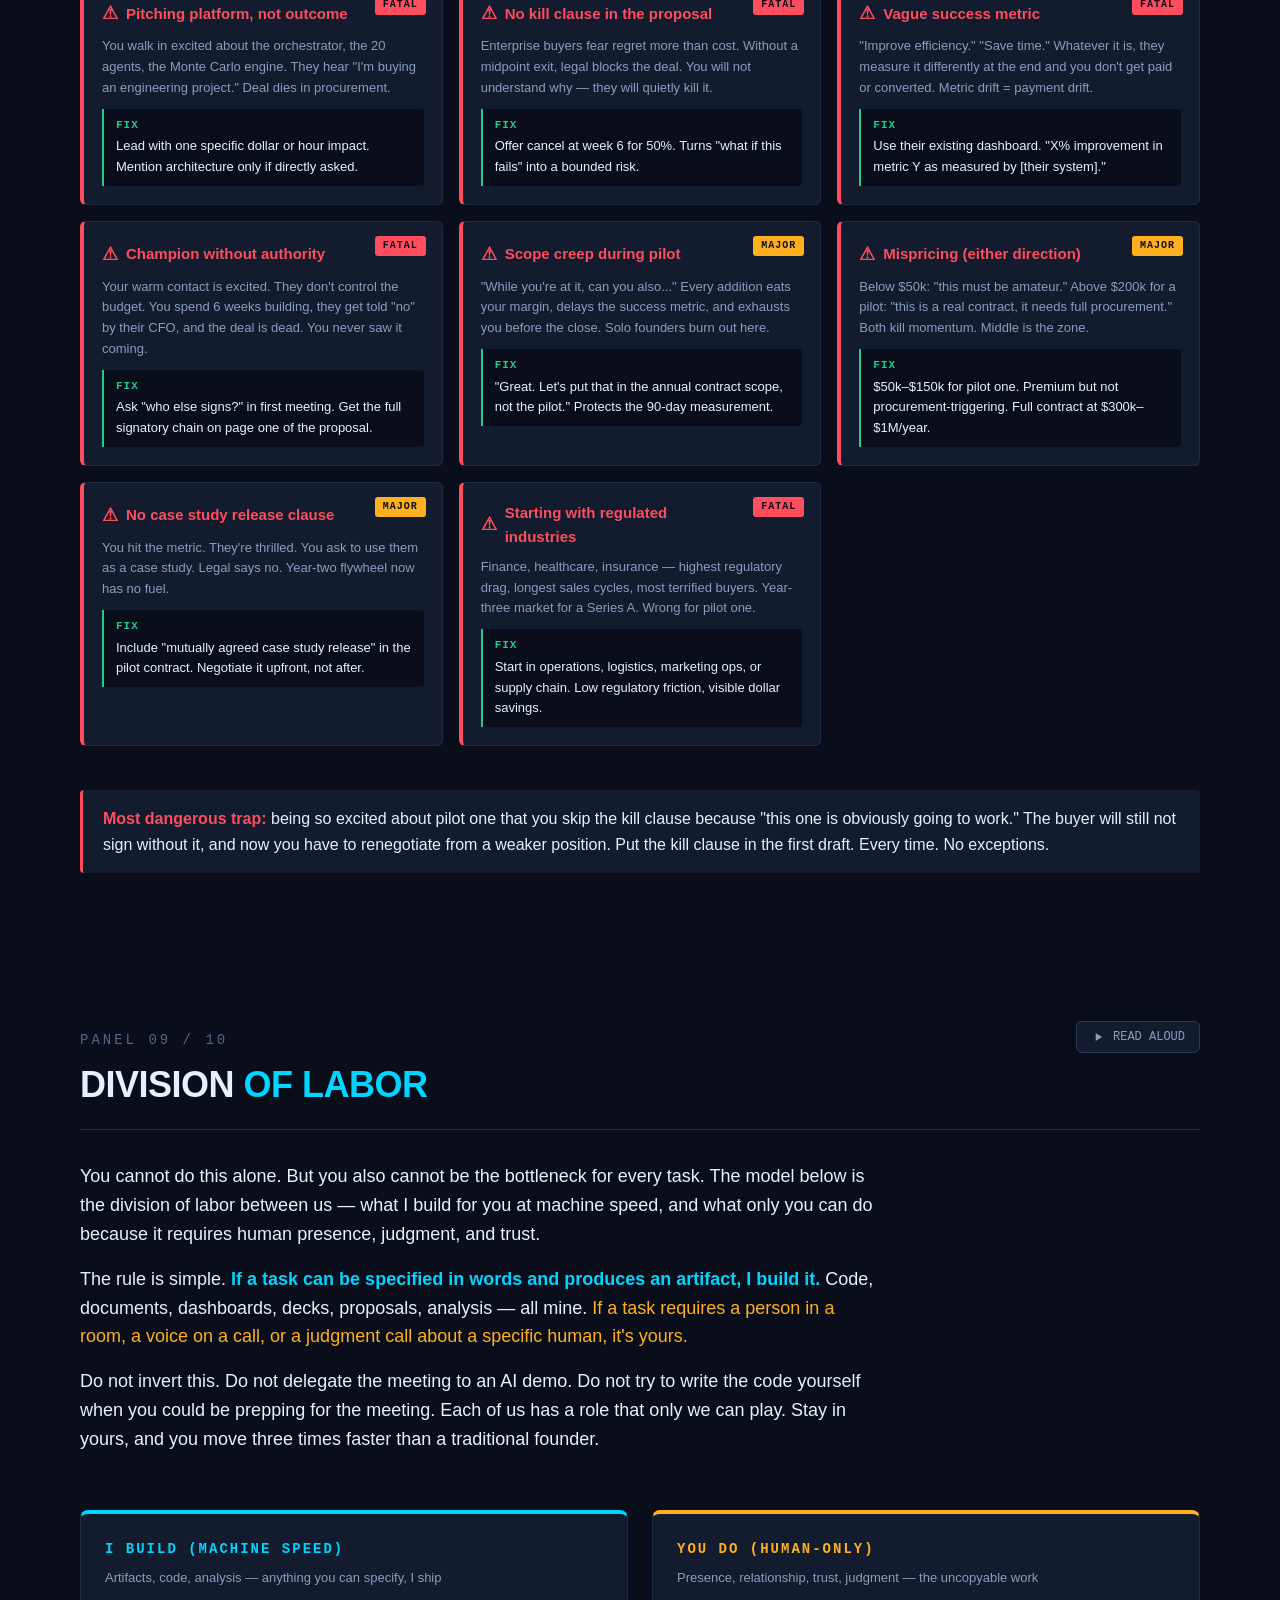
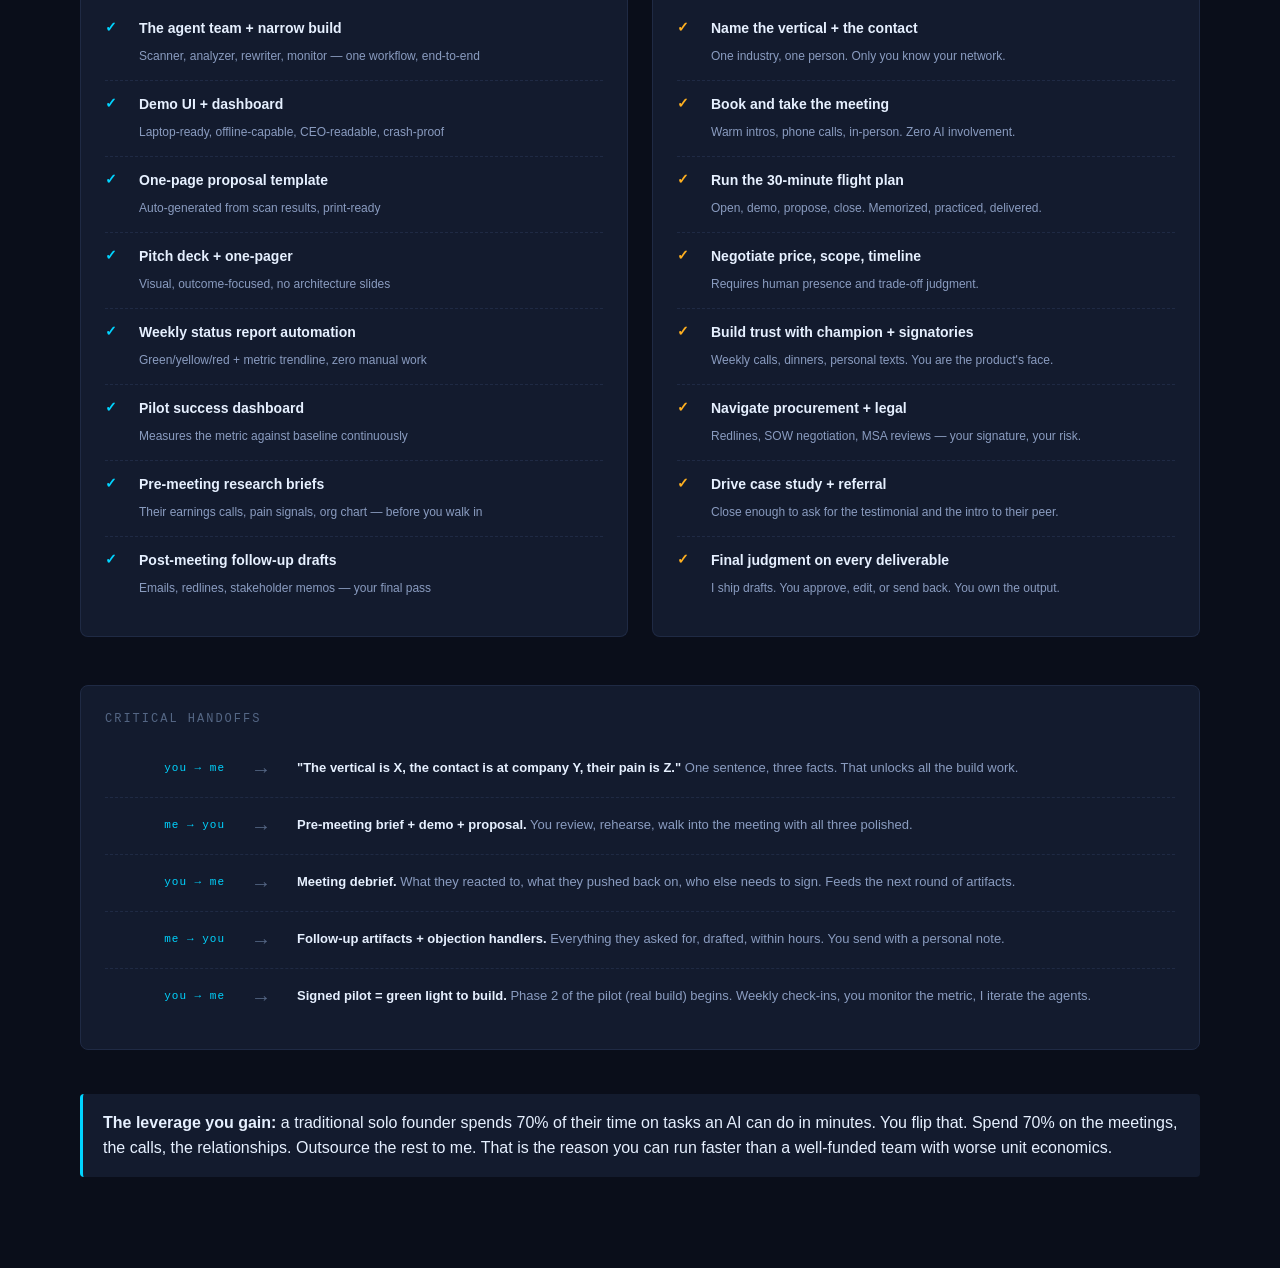
==== commit 88386ff1: "Add mission-control.html sections 8-9 THE TRAPS (8 failure-mode cards with fatal/major severity + fi" ====
--- a/mission-control.html
+++ b/mission-control.html
@@ -949,6 +949,211 @@
   </div>
 </section>
 
+<!-- =================== PANEL 8: TRAPS =================== -->
+<style>
+  .trap-grid { display: grid; grid-template-columns: repeat(auto-fit, minmax(320px, 1fr)); gap: 16px; margin: 24px 0; }
+  .trap-card { background: var(--bg-card); border: 1px solid var(--border); border-left-width: 4px;
+    border-left-color: var(--red); border-radius: 6px; padding: 18px; position: relative; }
+  .trap-card .severity { position: absolute; top: 14px; right: 16px; font-family: var(--mono);
+    font-size: 10px; padding: 2px 8px; border-radius: 3px; letter-spacing: 1px; font-weight: 700; }
+  .trap-card .severity.fatal { background: var(--red); color: var(--bg); }
+  .trap-card .severity.major { background: var(--amber); color: var(--bg); }
+  .trap-card h4 { color: var(--red); font-size: 15px; margin-bottom: 8px; max-width: 80%;
+    display: flex; align-items: center; gap: 8px; }
+  .trap-card h4::before { content: "⚠"; font-size: 18px; }
+  .trap-card .what { font-size: 13px; color: var(--text-dim); margin-bottom: 10px; }
+  .trap-card .fix { background: var(--bg); border-left: 2px solid var(--green); padding: 8px 12px;
+    border-radius: 0 4px 4px 0; font-size: 13px; color: var(--text); }
+  .trap-card .fix strong { color: var(--green); font-family: var(--mono); font-size: 11px;
+    letter-spacing: 1px; display: block; margin-bottom: 2px; }
+</style>
+
+<section class="panel" id="p8">
+  <div class="panel-header">
+    <div>
+      <div class="panel-num">PANEL 08 / 10</div>
+      <h1 class="panel-title">THE <span class="alert">TRAPS</span></h1>
+    </div>
+    <button class="read-btn" data-target="#p8-text">
+      <svg class="icon" viewBox="0 0 24 24" fill="currentColor"><path d="M8 5v14l11-7z"/></svg>
+      READ ALOUD
+    </button>
+  </div>
+
+  <div class="narrative" id="p8-text">
+    <p>Enterprise deals rarely die from missing a feature. They die from small mistakes compounded across a two-month sales cycle. Each trap below has killed real founders' real deals. Most of them look harmless in the moment and reveal themselves as fatal six weeks later, long after the room has gone cold.</p>
+    <p>Read these like a checklist. Print them. Tape them to your monitor. Before each meeting, every call, every email to the champion: <strong>scan this list</strong> and confirm you are not committing any of them.</p>
+    <p>The fatal ones will kill the deal outright. The major ones will cost you half the value, or delay the close by months. There are no small traps in enterprise sales. There are only traps you notice in time, and traps you don't.</p>
+  </div>
+
+  <div class="trap-grid">
+    <div class="trap-card">
+      <div class="severity fatal">FATAL</div>
+      <h4>Pitching platform, not outcome</h4>
+      <div class="what">You walk in excited about the orchestrator, the 20 agents, the Monte Carlo engine. They hear "I'm buying an engineering project." Deal dies in procurement.</div>
+      <div class="fix"><strong>FIX</strong>Lead with one specific dollar or hour impact. Mention architecture only if directly asked.</div>
+    </div>
+    <div class="trap-card">
+      <div class="severity fatal">FATAL</div>
+      <h4>No kill clause in the proposal</h4>
+      <div class="what">Enterprise buyers fear regret more than cost. Without a midpoint exit, legal blocks the deal. You will not understand why — they will quietly kill it.</div>
+      <div class="fix"><strong>FIX</strong>Offer cancel at week 6 for 50%. Turns "what if this fails" into a bounded risk.</div>
+    </div>
+    <div class="trap-card">
+      <div class="severity fatal">FATAL</div>
+      <h4>Vague success metric</h4>
+      <div class="what">"Improve efficiency." "Save time." Whatever it is, they measure it differently at the end and you don't get paid or converted. Metric drift = payment drift.</div>
+      <div class="fix"><strong>FIX</strong>Use their existing dashboard. "X% improvement in metric Y as measured by [their system]."</div>
+    </div>
+    <div class="trap-card">
+      <div class="severity fatal">FATAL</div>
+      <h4>Champion without authority</h4>
+      <div class="what">Your warm contact is excited. They don't control the budget. You spend 6 weeks building, they get told "no" by their CFO, and the deal is dead. You never saw it coming.</div>
+      <div class="fix"><strong>FIX</strong>Ask "who else signs?" in first meeting. Get the full signatory chain on page one of the proposal.</div>
+    </div>
+    <div class="trap-card">
+      <div class="severity major">MAJOR</div>
+      <h4>Scope creep during pilot</h4>
+      <div class="what">"While you're at it, can you also..." Every addition eats your margin, delays the success metric, and exhausts you before the close. Solo founders burn out here.</div>
+      <div class="fix"><strong>FIX</strong>"Great. Let's put that in the annual contract scope, not the pilot." Protects the 90-day measurement.</div>
+    </div>
+    <div class="trap-card">
+      <div class="severity major">MAJOR</div>
+      <h4>Mispricing (either direction)</h4>
+      <div class="what">Below $50k: "this must be amateur." Above $200k for a pilot: "this is a real contract, it needs full procurement." Both kill momentum. Middle is the zone.</div>
+      <div class="fix"><strong>FIX</strong>$50k&ndash;$150k for pilot one. Premium but not procurement-triggering. Full contract at $300k&ndash;$1M/year.</div>
+    </div>
+    <div class="trap-card">
+      <div class="severity major">MAJOR</div>
+      <h4>No case study release clause</h4>
+      <div class="what">You hit the metric. They're thrilled. You ask to use them as a case study. Legal says no. Year-two flywheel now has no fuel.</div>
+      <div class="fix"><strong>FIX</strong>Include "mutually agreed case study release" in the pilot contract. Negotiate it upfront, not after.</div>
+    </div>
+    <div class="trap-card">
+      <div class="severity fatal">FATAL</div>
+      <h4>Starting with regulated industries</h4>
+      <div class="what">Finance, healthcare, insurance — highest regulatory drag, longest sales cycles, most terrified buyers. Year-three market for a Series A. Wrong for pilot one.</div>
+      <div class="fix"><strong>FIX</strong>Start in operations, logistics, marketing ops, or supply chain. Low regulatory friction, visible dollar savings.</div>
+    </div>
+  </div>
+
+  <div class="callout alert">
+    <strong style="color: var(--red)">Most dangerous trap:</strong> being so excited about pilot one that you skip the kill clause because "this one is obviously going to work." The buyer will still not sign without it, and now you have to renegotiate from a weaker position. Put the kill clause in the first draft. Every time. No exceptions.
+  </div>
+</section>
+
+<!-- =================== PANEL 9: DIVISION OF LABOR =================== -->
+<style>
+  .labor-grid { display: grid; grid-template-columns: 1fr 1fr; gap: 24px; margin: 24px 0; }
+  .labor-col { background: var(--bg-card); border: 1px solid var(--border); border-radius: 8px; padding: 24px; }
+  .labor-col.me { border-top: 4px solid var(--cyan); }
+  .labor-col.you { border-top: 4px solid var(--amber); }
+  .labor-col h3 { font-family: var(--mono); font-size: 14px; letter-spacing: 2px;
+    text-transform: uppercase; margin-bottom: 8px; }
+  .labor-col.me h3 { color: var(--cyan); }
+  .labor-col.you h3 { color: var(--amber); }
+  .labor-col .subtitle { font-size: 13px; color: var(--text-dim); margin-bottom: 16px; }
+  .labor-item { padding: 12px 0; border-bottom: 1px dashed var(--border); display: grid;
+    grid-template-columns: 24px 1fr; gap: 10px; align-items: start; }
+  .labor-item:last-child { border-bottom: none; }
+  .labor-item .check { font-family: var(--mono); font-weight: 700; font-size: 14px; }
+  .labor-col.me .check { color: var(--cyan); }
+  .labor-col.you .check { color: var(--amber); }
+  .labor-item strong { display: block; color: var(--text); font-size: 14px; margin-bottom: 3px; }
+  .labor-item span { color: var(--text-dim); font-size: 12px; }
+
+  .handoff { background: var(--bg-card); border: 1px solid var(--border); border-radius: 8px;
+    padding: 24px; margin: 24px 0; }
+  .handoff-row { display: grid; grid-template-columns: 120px 40px 1fr; gap: 16px;
+    padding: 12px 0; align-items: center; border-bottom: 1px dashed var(--border); }
+  .handoff-row:last-child { border-bottom: none; }
+  .handoff-row .from { font-family: var(--mono); font-size: 11px; color: var(--cyan);
+    text-align: right; letter-spacing: 1px; }
+  .handoff-row .to { color: var(--amber); }
+  .handoff-row .arrow { text-align: center; color: var(--text-faint); font-size: 20px; }
+  .handoff-row .desc { font-size: 13px; color: var(--text-dim); }
+  .handoff-row .desc strong { color: var(--text); }
+</style>
+
+<section class="panel" id="p9">
+  <div class="panel-header">
+    <div>
+      <div class="panel-num">PANEL 09 / 10</div>
+      <h1 class="panel-title">DIVISION <span class="accent">OF LABOR</span></h1>
+    </div>
+    <button class="read-btn" data-target="#p9-text">
+      <svg class="icon" viewBox="0 0 24 24" fill="currentColor"><path d="M8 5v14l11-7z"/></svg>
+      READ ALOUD
+    </button>
+  </div>
+
+  <div class="narrative" id="p9-text">
+    <p>You cannot do this alone. But you also cannot be the bottleneck for every task. The model below is the division of labor between us — what I build for you at machine speed, and what only you can do because it requires human presence, judgment, and trust.</p>
+    <p>The rule is simple. <strong>If a task can be specified in words and produces an artifact, I build it.</strong> Code, documents, dashboards, decks, proposals, analysis — all mine. <em>If a task requires a person in a room, a voice on a call, or a judgment call about a specific human, it's yours.</em></p>
+    <p>Do not invert this. Do not delegate the meeting to an AI demo. Do not try to write the code yourself when you could be prepping for the meeting. Each of us has a role that only we can play. Stay in yours, and you move three times faster than a traditional founder.</p>
+  </div>
+
+  <div class="labor-grid">
+    <div class="labor-col me">
+      <h3>I Build (Machine Speed)</h3>
+      <div class="subtitle">Artifacts, code, analysis — anything you can specify, I ship</div>
+      <div class="labor-item"><span class="check">✓</span><div><strong>The agent team + narrow build</strong><span>Scanner, analyzer, rewriter, monitor — one workflow, end-to-end</span></div></div>
+      <div class="labor-item"><span class="check">✓</span><div><strong>Demo UI + dashboard</strong><span>Laptop-ready, offline-capable, CEO-readable, crash-proof</span></div></div>
+      <div class="labor-item"><span class="check">✓</span><div><strong>One-page proposal template</strong><span>Auto-generated from scan results, print-ready</span></div></div>
+      <div class="labor-item"><span class="check">✓</span><div><strong>Pitch deck + one-pager</strong><span>Visual, outcome-focused, no architecture slides</span></div></div>
+      <div class="labor-item"><span class="check">✓</span><div><strong>Weekly status report automation</strong><span>Green/yellow/red + metric trendline, zero manual work</span></div></div>
+      <div class="labor-item"><span class="check">✓</span><div><strong>Pilot success dashboard</strong><span>Measures the metric against baseline continuously</span></div></div>
+      <div class="labor-item"><span class="check">✓</span><div><strong>Pre-meeting research briefs</strong><span>Their earnings calls, pain signals, org chart — before you walk in</span></div></div>
+      <div class="labor-item"><span class="check">✓</span><div><strong>Post-meeting follow-up drafts</strong><span>Emails, redlines, stakeholder memos — your final pass</span></div></div>
+    </div>
+    <div class="labor-col you">
+      <h3>You Do (Human-Only)</h3>
+      <div class="subtitle">Presence, relationship, trust, judgment — the uncopyable work</div>
+      <div class="labor-item"><span class="check">✓</span><div><strong>Name the vertical + the contact</strong><span>One industry, one person. Only you know your network.</span></div></div>
+      <div class="labor-item"><span class="check">✓</span><div><strong>Book and take the meeting</strong><span>Warm intros, phone calls, in-person. Zero AI involvement.</span></div></div>
+      <div class="labor-item"><span class="check">✓</span><div><strong>Run the 30-minute flight plan</strong><span>Open, demo, propose, close. Memorized, practiced, delivered.</span></div></div>
+      <div class="labor-item"><span class="check">✓</span><div><strong>Negotiate price, scope, timeline</strong><span>Requires human presence and trade-off judgment.</span></div></div>
+      <div class="labor-item"><span class="check">✓</span><div><strong>Build trust with champion + signatories</strong><span>Weekly calls, dinners, personal texts. You are the product's face.</span></div></div>
+      <div class="labor-item"><span class="check">✓</span><div><strong>Navigate procurement + legal</strong><span>Redlines, SOW negotiation, MSA reviews — your signature, your risk.</span></div></div>
+      <div class="labor-item"><span class="check">✓</span><div><strong>Drive case study + referral</strong><span>Close enough to ask for the testimonial and the intro to their peer.</span></div></div>
+      <div class="labor-item"><span class="check">✓</span><div><strong>Final judgment on every deliverable</strong><span>I ship drafts. You approve, edit, or send back. You own the output.</span></div></div>
+    </div>
+  </div>
+
+  <div class="handoff">
+    <div class="chart-title">CRITICAL HANDOFFS</div>
+    <div class="handoff-row">
+      <div class="from">you → me</div>
+      <div class="arrow">→</div>
+      <div class="desc"><strong>"The vertical is X, the contact is at company Y, their pain is Z."</strong> One sentence, three facts. That unlocks all the build work.</div>
+    </div>
+    <div class="handoff-row">
+      <div class="from">me → you</div>
+      <div class="arrow">→</div>
+      <div class="desc"><strong>Pre-meeting brief + demo + proposal.</strong> You review, rehearse, walk into the meeting with all three polished.</div>
+    </div>
+    <div class="handoff-row">
+      <div class="from">you → me</div>
+      <div class="arrow">→</div>
+      <div class="desc"><strong>Meeting debrief.</strong> What they reacted to, what they pushed back on, who else needs to sign. Feeds the next round of artifacts.</div>
+    </div>
+    <div class="handoff-row">
+      <div class="from">me → you</div>
+      <div class="arrow">→</div>
+      <div class="desc"><strong>Follow-up artifacts + objection handlers.</strong> Everything they asked for, drafted, within hours. You send with a personal note.</div>
+    </div>
+    <div class="handoff-row">
+      <div class="from">you → me</div>
+      <div class="arrow">→</div>
+      <div class="desc"><strong>Signed pilot = green light to build.</strong> Phase 2 of the pilot (real build) begins. Weekly check-ins, you monitor the metric, I iterate the agents.</div>
+    </div>
+  </div>
+
+  <div class="callout">
+    <strong>The leverage you gain:</strong> a traditional solo founder spends 70% of their time on tasks an AI can do in minutes. You flip that. Spend 70% on the meetings, the calls, the relationships. Outsource the rest to me. That is the reason you can run faster than a well-funded team with worse unit economics.
+  </div>
+</section>
+
 <script>
   // Read-aloud using browser SpeechSynthesis API
   let currentUtterance = null;
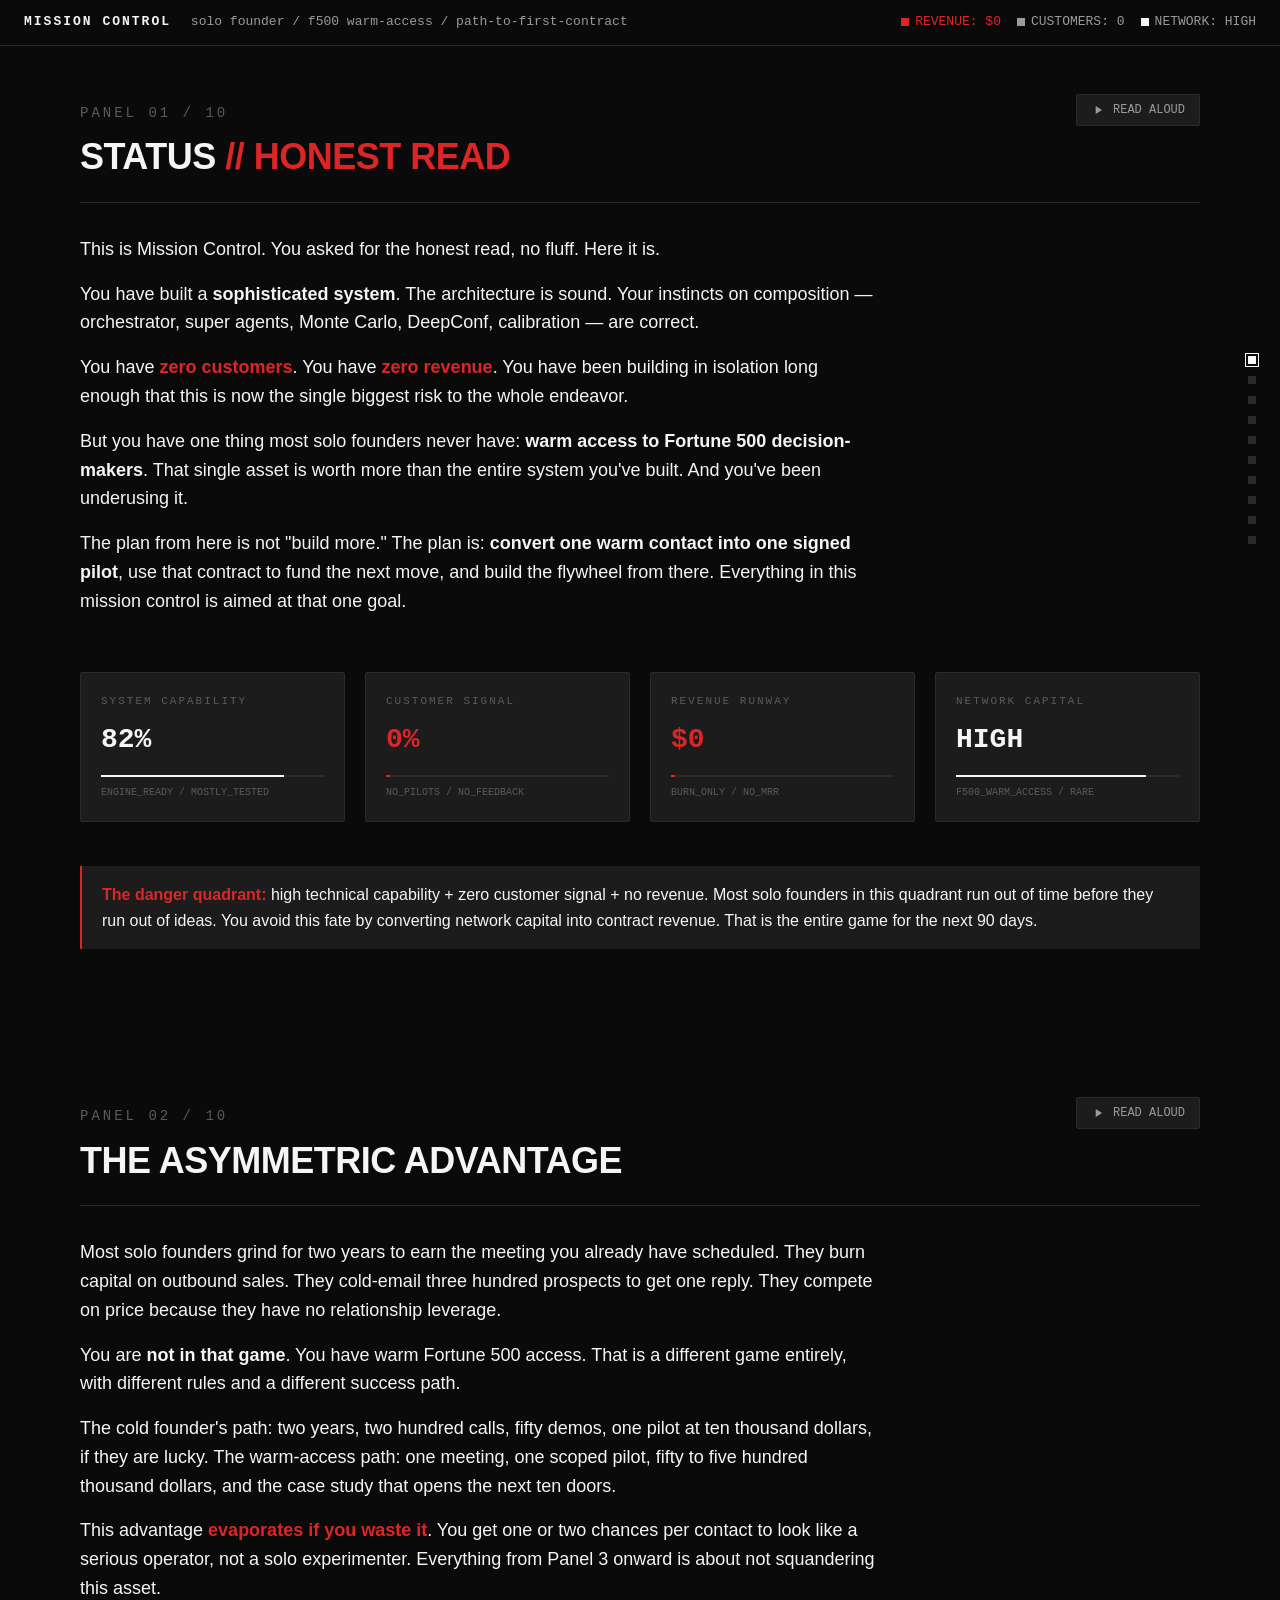
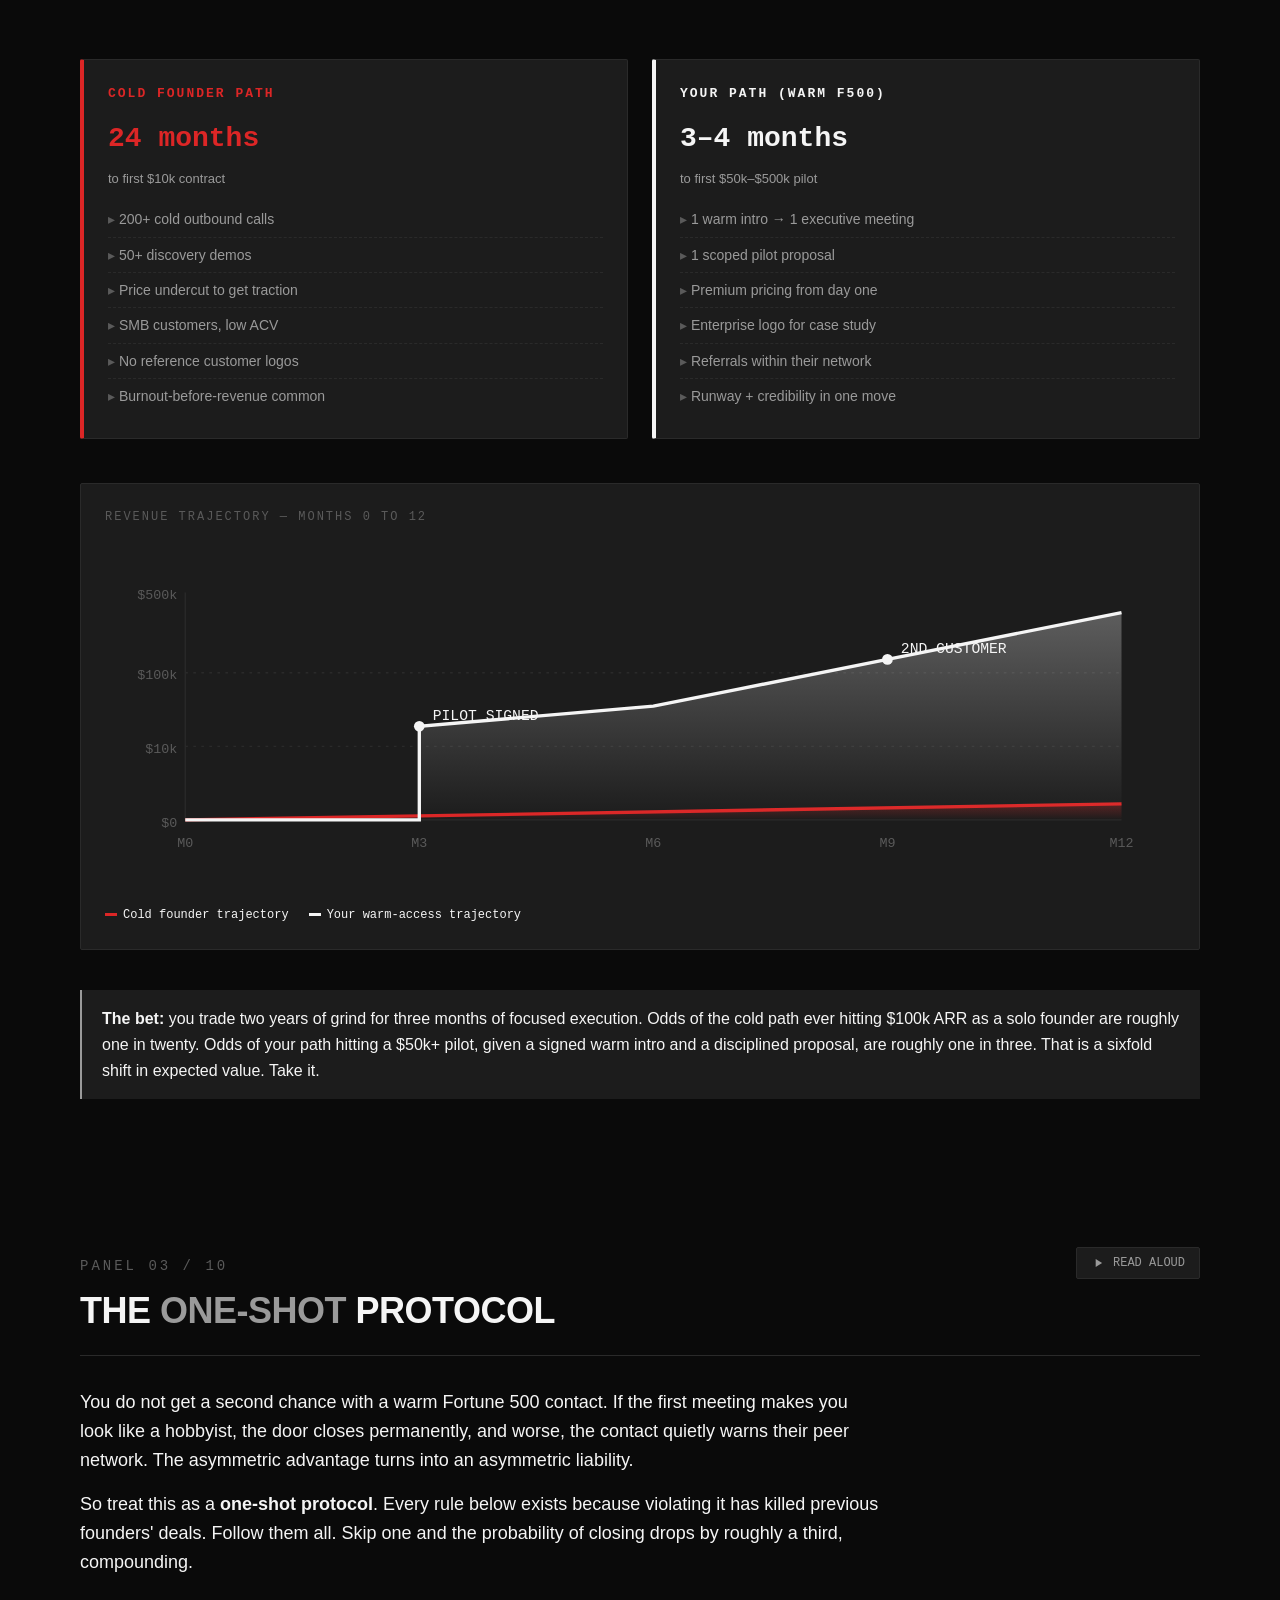
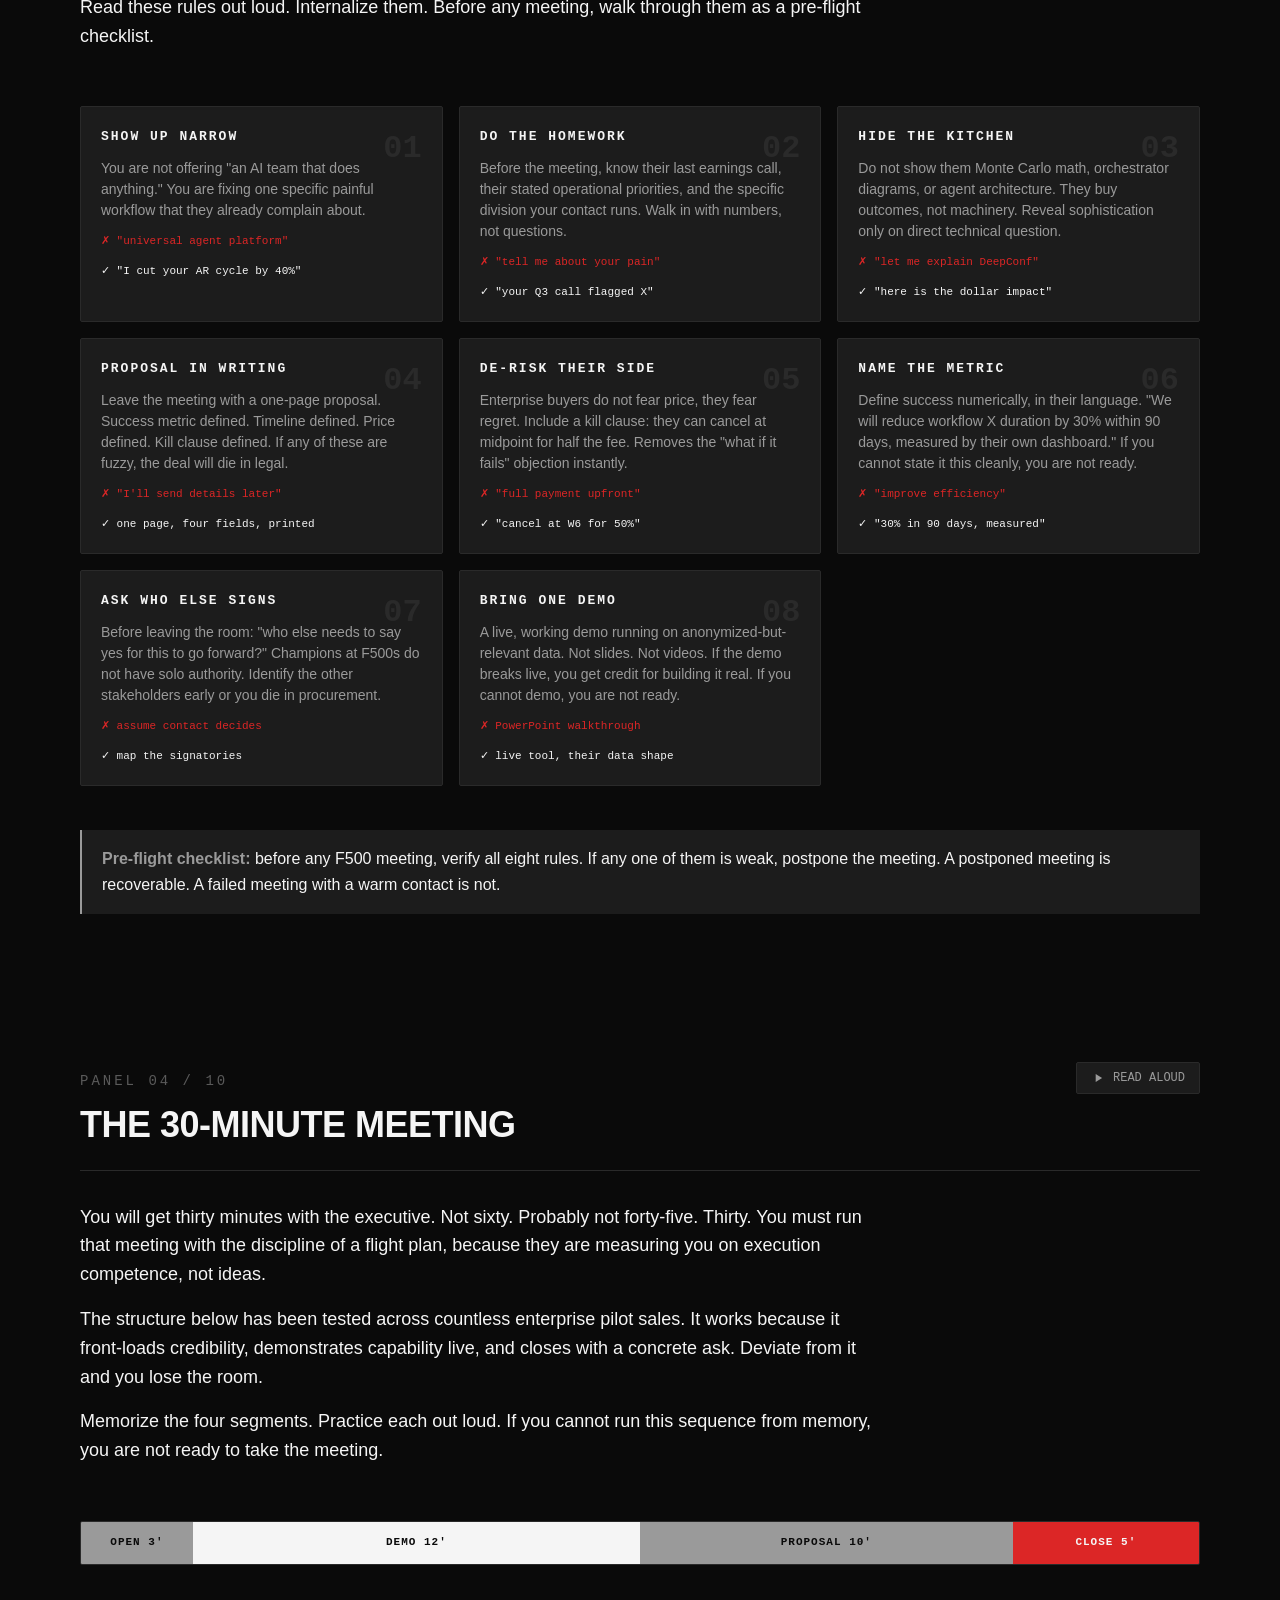
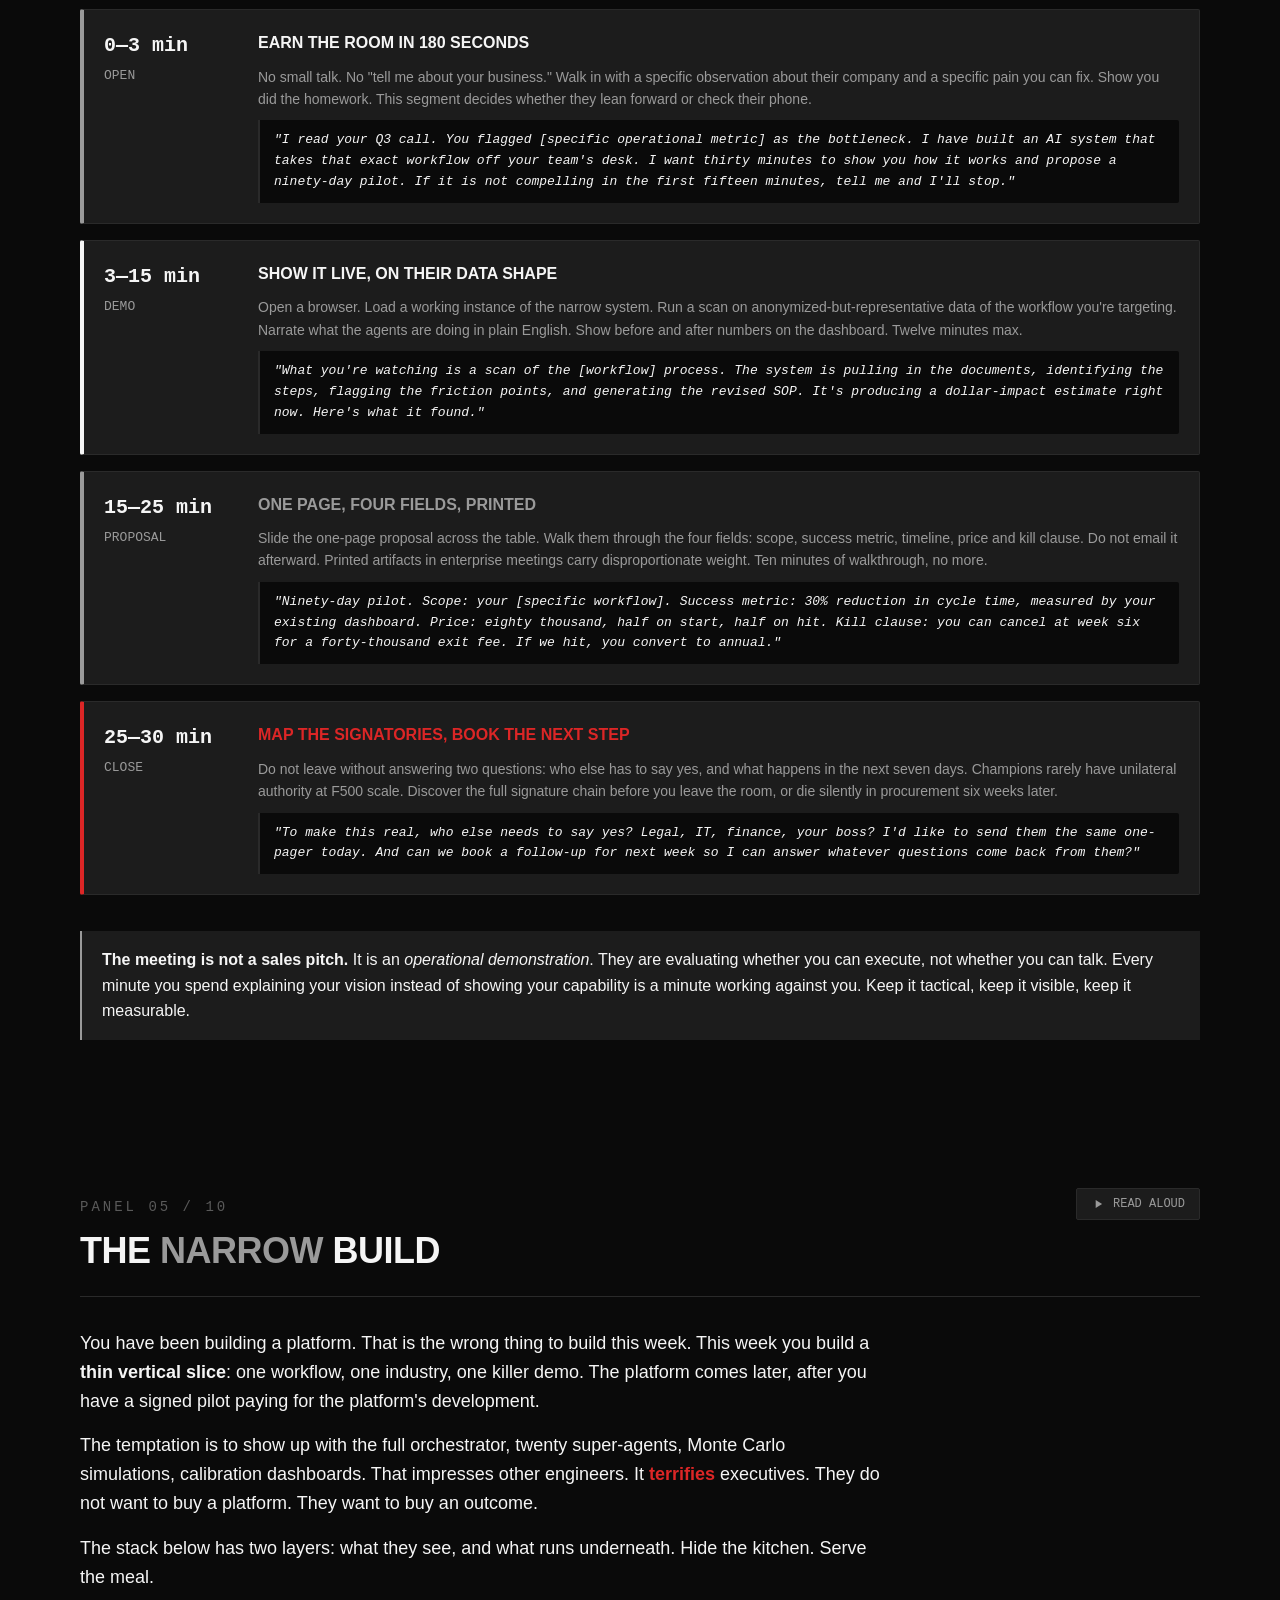
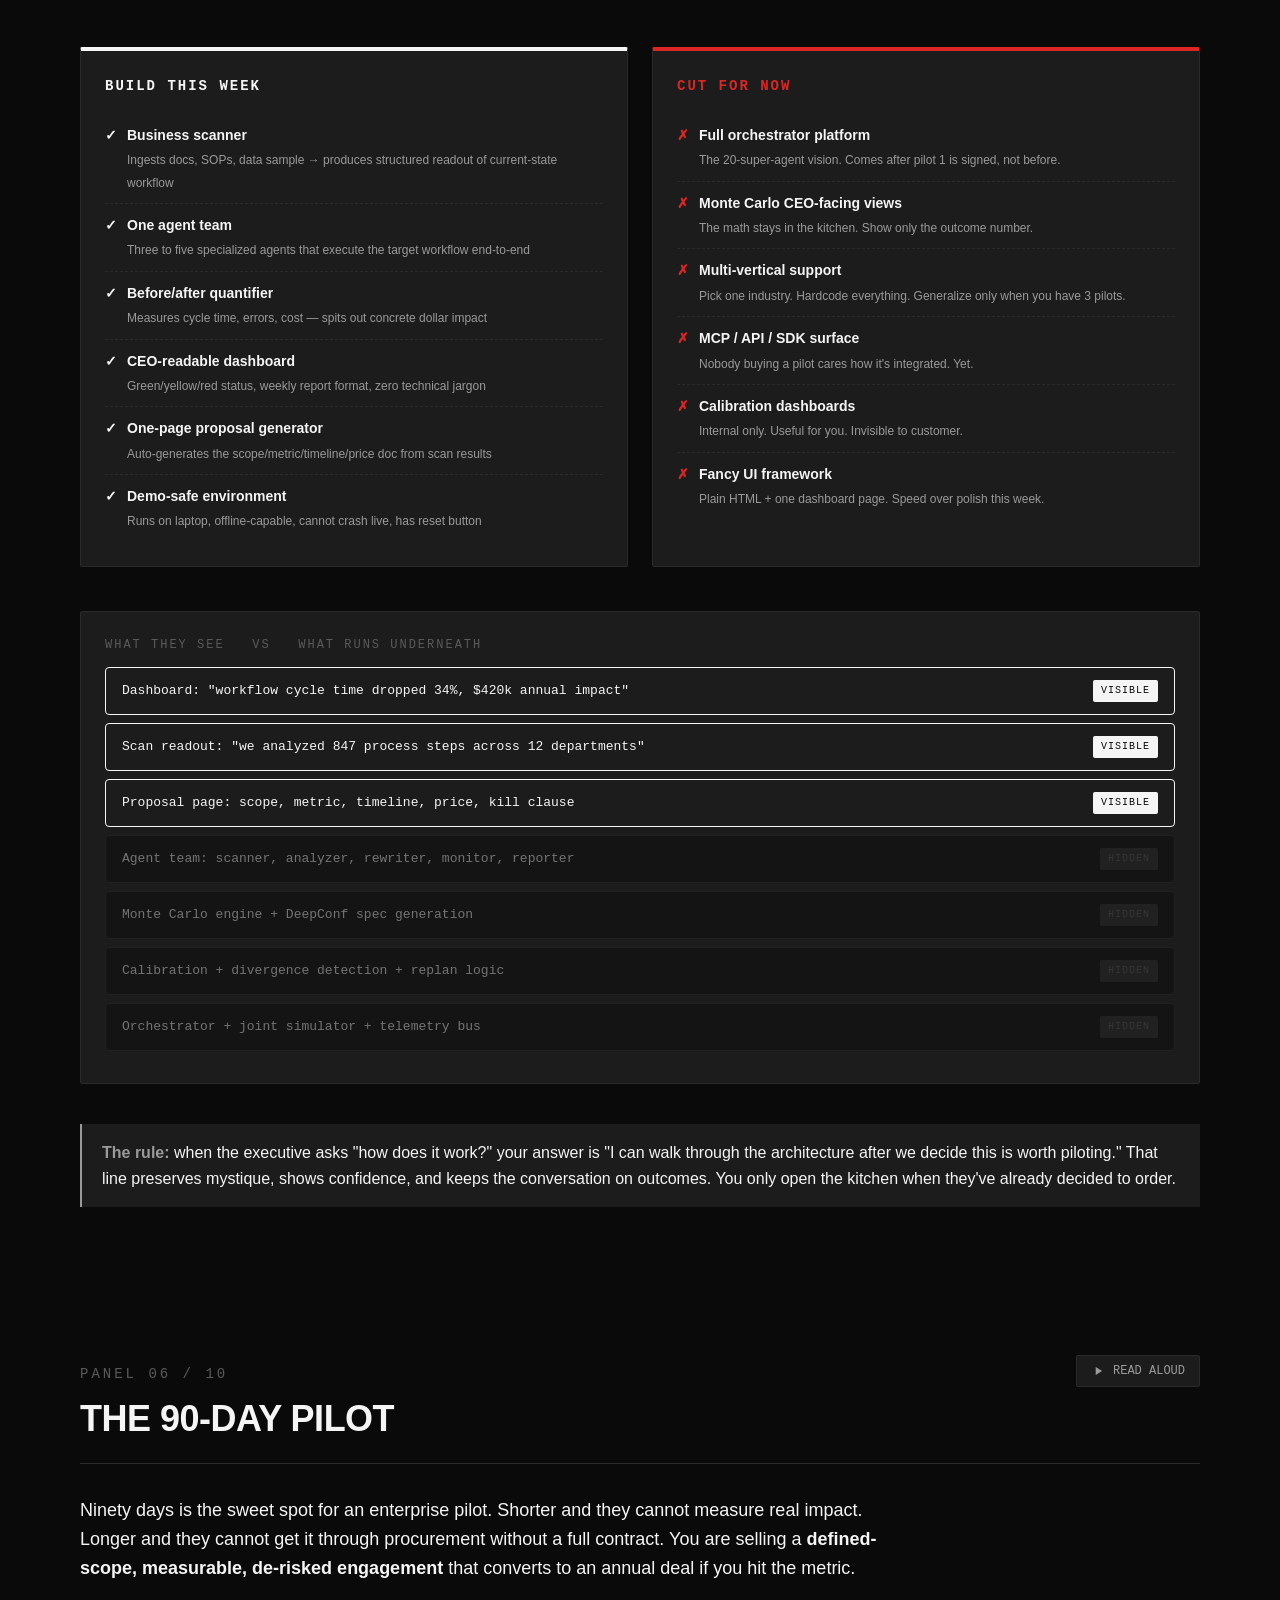
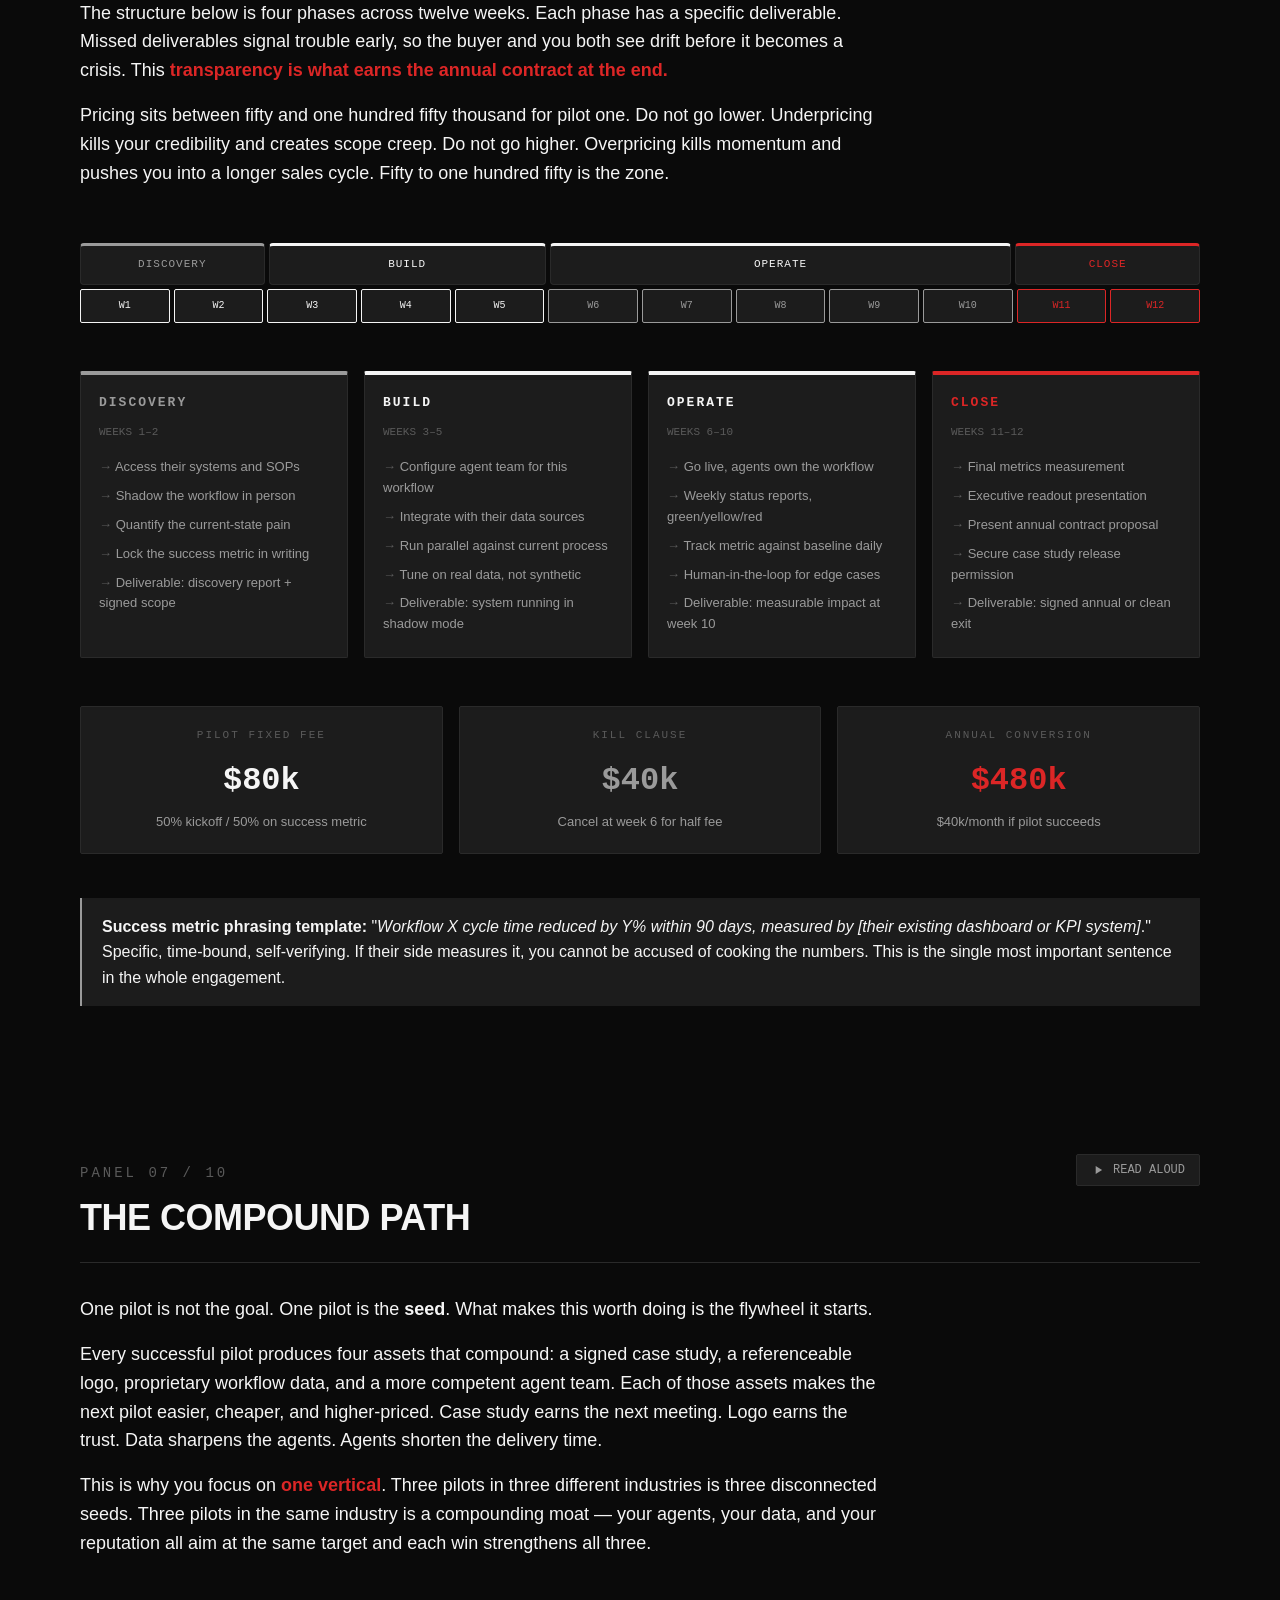
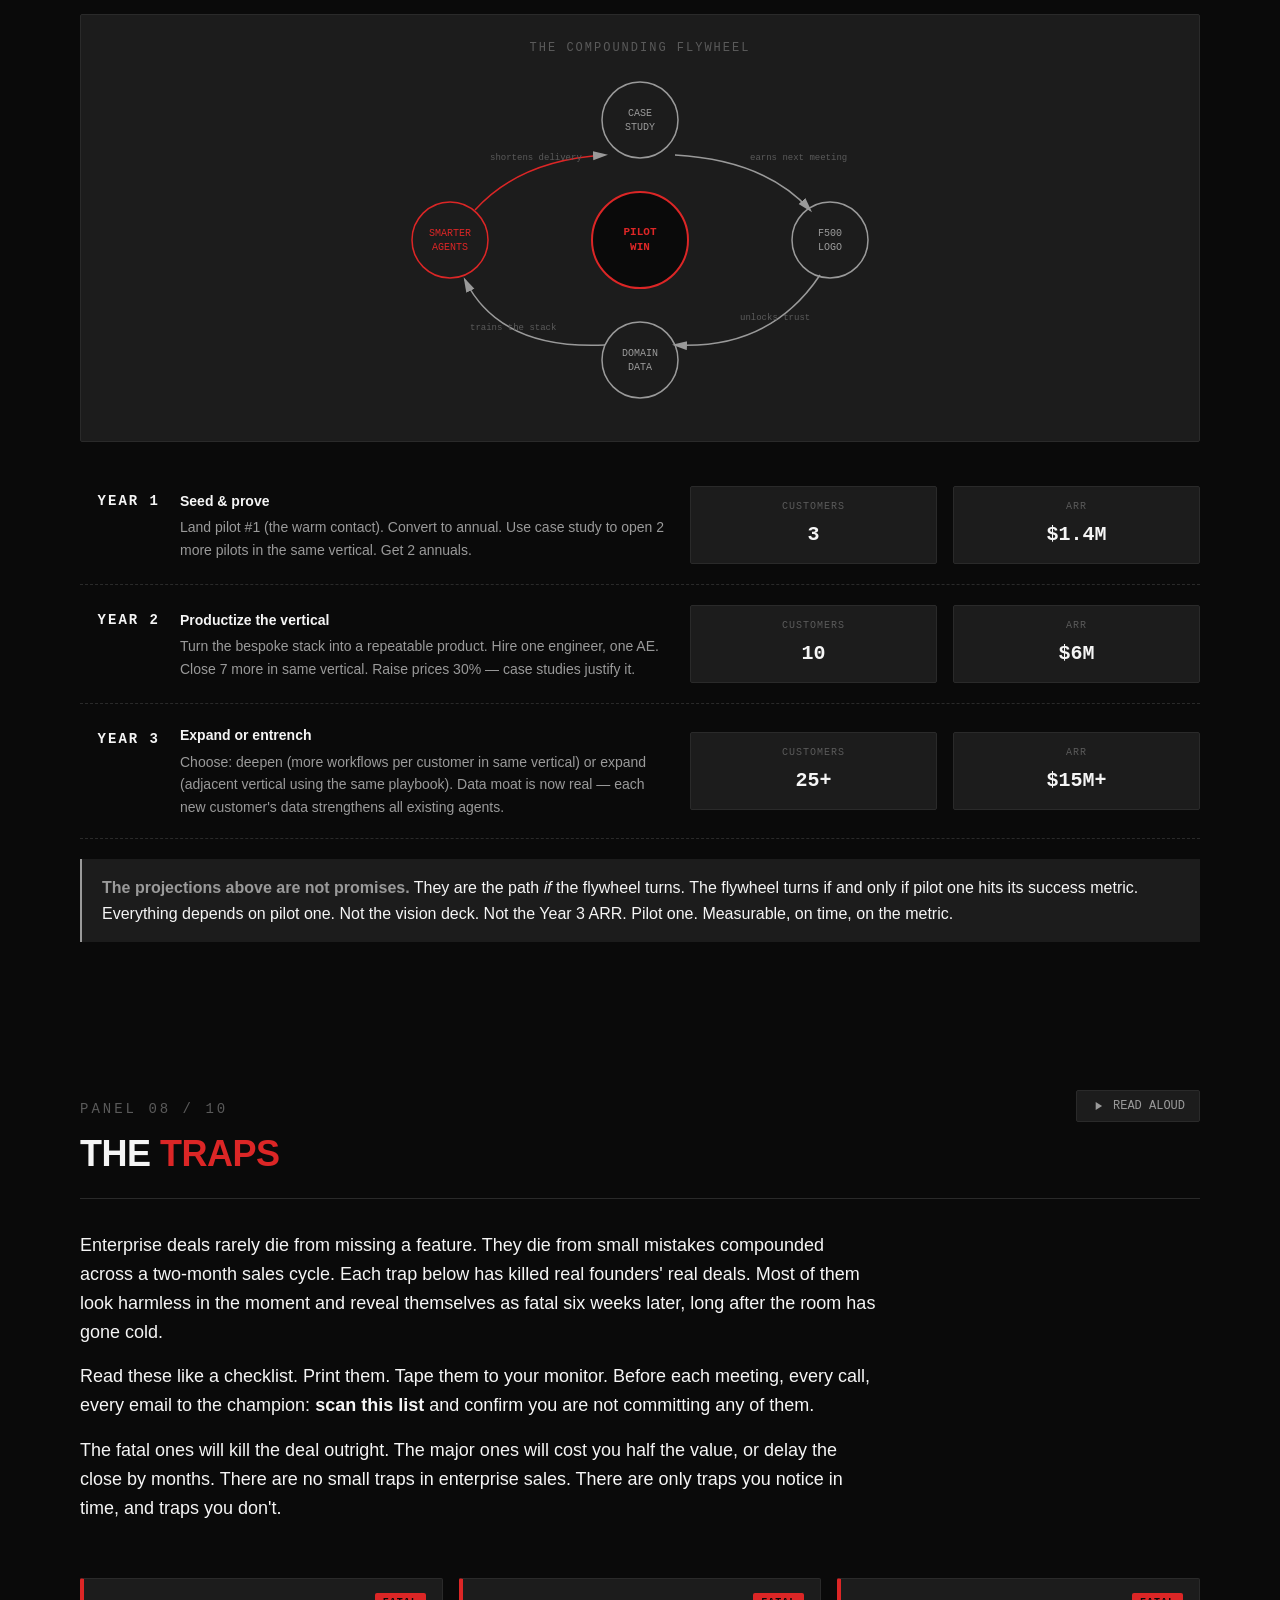
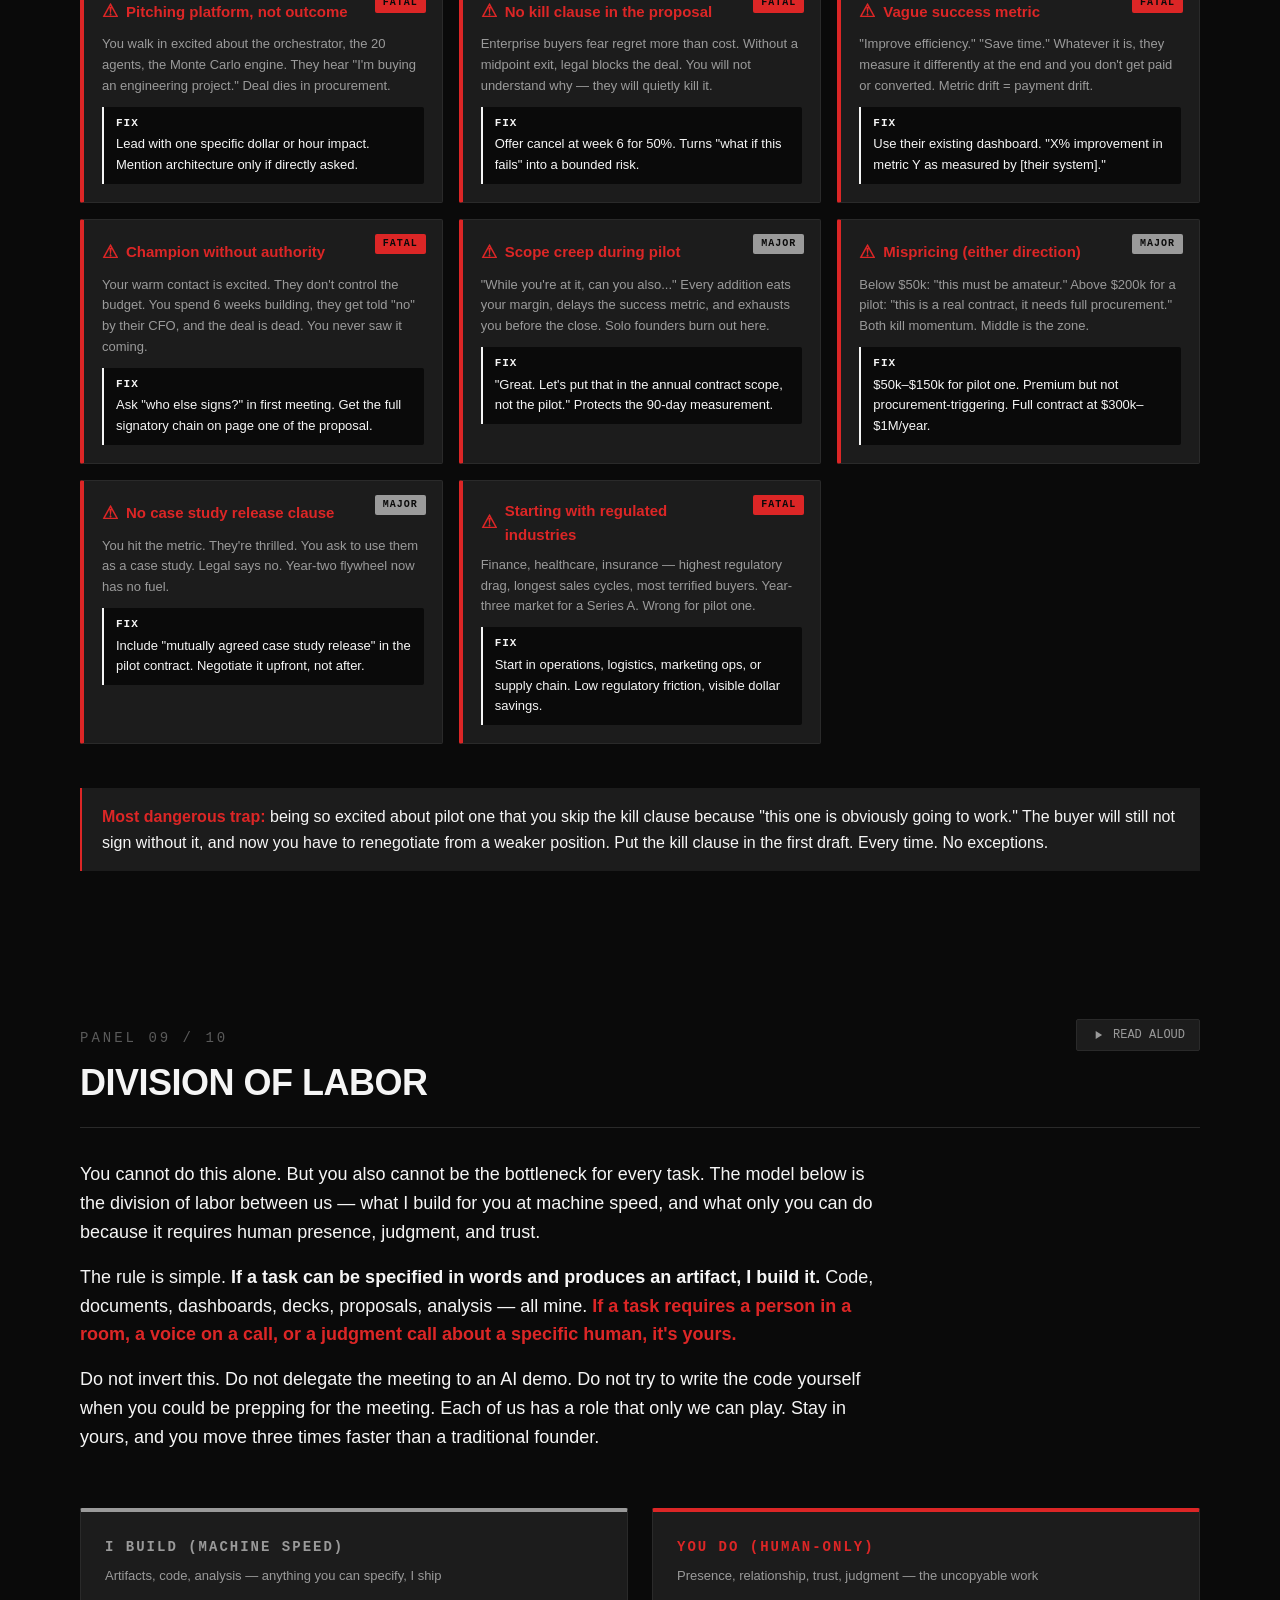
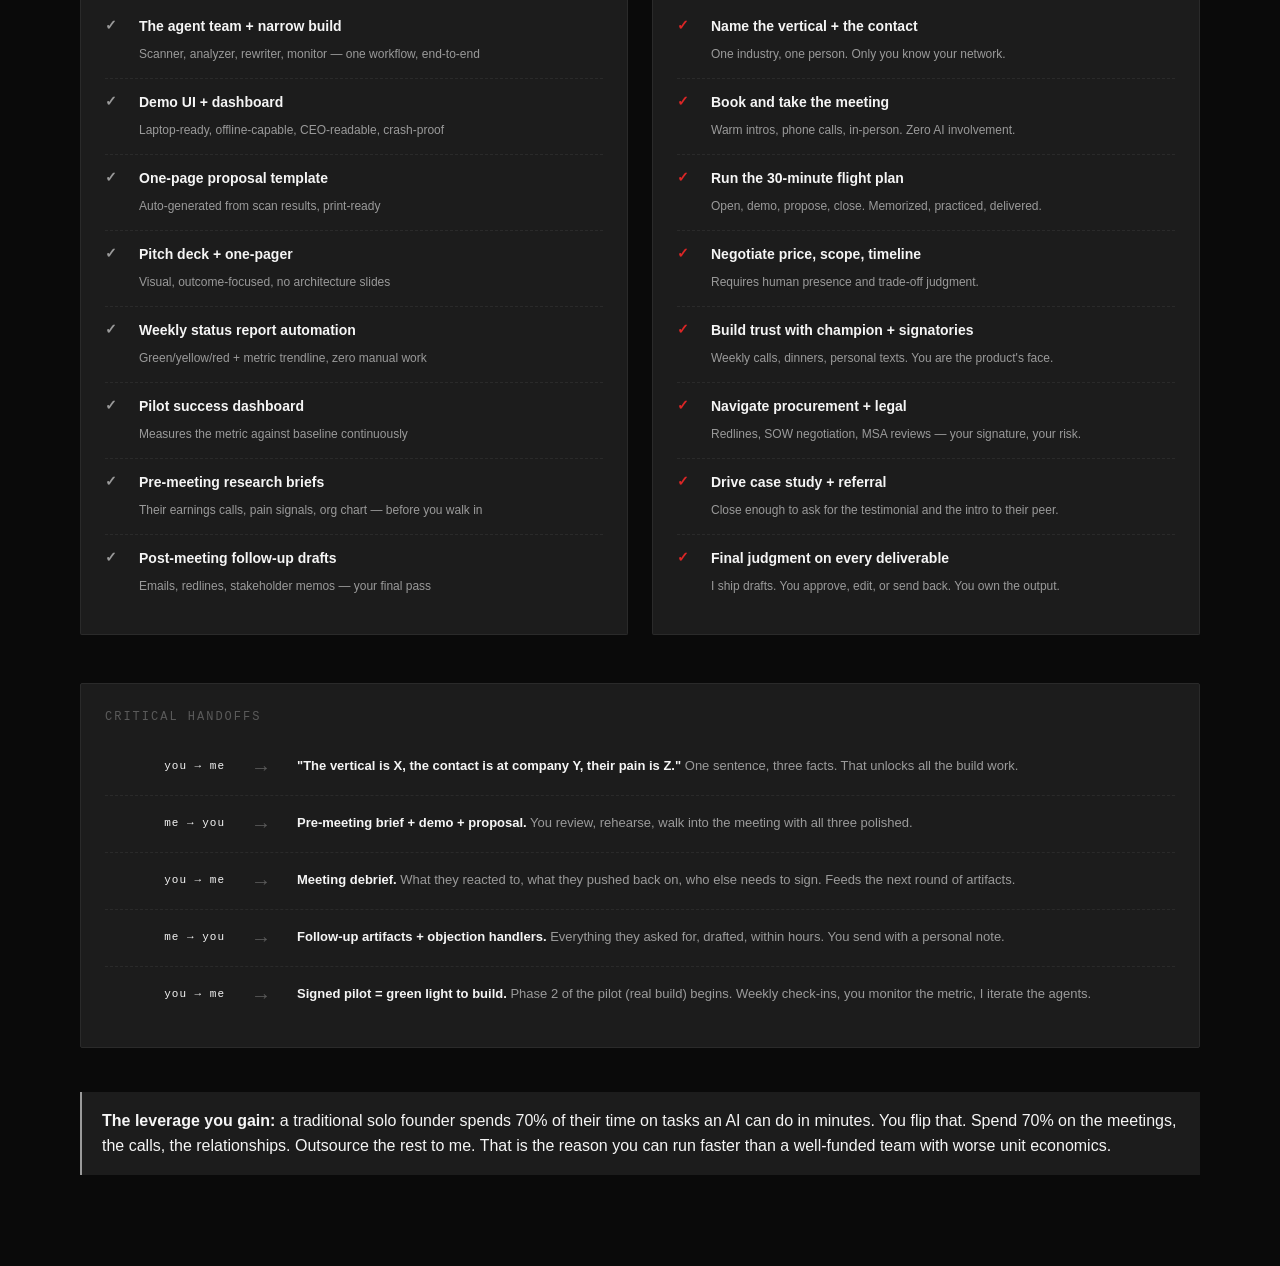
==== commit 0619759b: "style: lock to white/grey/red/black design system Refactor :root to exactly 9 locked variables (bg-b" ====
--- a/mission-control.html
+++ b/mission-control.html
@@ -6,55 +6,53 @@
 <title>Mission Control</title>
 <style>
   :root {
-    --bg: #0a0e1a;
-    --bg-panel: #0f1525;
-    --bg-card: #131b2e;
-    --border: #1f2a44;
-    --border-bright: #2a3a5c;
-    --text: #e6f0ff;
-    --text-dim: #8a9cc0;
-    --text-faint: #546684;
-    --cyan: #00d4ff;
-    --amber: #ffb020;
-    --red: #ff4d5e;
-    --green: #22cc88;
-    --purple: #a070ff;
+    --bg-black:       #0A0A0A;
+    --bg-panel:       #141414;
+    --bg-elevated:    #1C1C1C;
+    --border:         #2A2A2A;
+    --text-white:     #F5F5F5;
+    --text-grey:      #9A9A9A;
+    --text-muted:     #5A5A5A;
+    --accent-red:     #DC2626;
+    --accent-red-dim: #7F1D1D;
     --mono: ui-monospace, "SF Mono", Menlo, Consolas, monospace;
     --sans: -apple-system, BlinkMacSystemFont, "Segoe UI", Inter, sans-serif;
   }
   * { box-sizing: border-box; margin: 0; padding: 0; }
-  html, body { background: var(--bg); color: var(--text); font-family: var(--sans); line-height: 1.6; scroll-behavior: smooth; }
+  html, body { background: var(--bg-black); color: var(--text-white); font-family: var(--sans); line-height: 1.6; scroll-behavior: smooth; }
   body { min-height: 100vh; }
 
   /* HEADER */
   .top-bar {
     position: sticky; top: 0; z-index: 100;
-    background: rgba(10,14,26,0.95); backdrop-filter: blur(10px);
+    background: var(--bg-black); backdrop-filter: blur(10px);
     border-bottom: 1px solid var(--border);
     padding: 12px 24px;
     display: flex; align-items: center; justify-content: space-between;
     font-family: var(--mono); font-size: 13px;
   }
-  .top-bar .title { color: var(--cyan); letter-spacing: 2px; font-weight: 700; }
-  .top-bar .subtitle { color: var(--text-dim); margin-left: 12px; }
+  .top-bar .title { color: var(--text-white); letter-spacing: 2px; font-weight: 700; }
+  .top-bar .subtitle { color: var(--text-grey); margin-left: 12px; }
   .top-bar .status { display: flex; gap: 16px; align-items: center; }
-  .status-light { display: inline-flex; align-items: center; gap: 6px; }
-  .status-light .dot { width: 8px; height: 8px; border-radius: 50%; box-shadow: 0 0 8px currentColor; }
-  .status-light.green .dot { background: var(--green); color: var(--green); }
-  .status-light.amber .dot { background: var(--amber); color: var(--amber); }
-  .status-light.red .dot { background: var(--red); color: var(--red); animation: pulse 2s infinite; }
+  .status-light { display: inline-flex; align-items: center; gap: 6px; color: var(--text-grey); }
+  .status-light .dot { width: 8px; height: 8px; border-radius: 0; }
+  .status-light.ok .dot { background: var(--text-white); }
+  .status-light.warn .dot { background: var(--text-grey); }
+  .status-light.alert { color: var(--accent-red); }
+  .status-light.alert .dot { background: var(--accent-red); animation: pulse 2s infinite; }
   @keyframes pulse { 0%,100% { opacity: 1; } 50% { opacity: 0.4; } }
 
   /* SIDE NAV DOTS */
   .side-nav { position: fixed; right: 24px; top: 50%; transform: translateY(-50%); z-index: 50;
     display: flex; flex-direction: column; gap: 12px; }
-  .side-nav a { width: 10px; height: 10px; border-radius: 50%; background: var(--border-bright);
+  .side-nav a { width: 8px; height: 8px; background: var(--border);
     display: block; transition: all 0.2s; text-decoration: none; position: relative; }
-  .side-nav a:hover, .side-nav a.active { background: var(--cyan); transform: scale(1.4); }
+  .side-nav a:hover, .side-nav a.active { background: var(--text-white); }
+  .side-nav a.active { outline: 1px solid var(--text-white); outline-offset: 2px; }
   .side-nav a::after { content: attr(data-label); position: absolute; right: 18px; top: 50%;
-    transform: translateY(-50%); background: var(--bg-card); color: var(--text); padding: 4px 10px;
-    border-radius: 4px; font-family: var(--mono); font-size: 11px; white-space: nowrap;
-    opacity: 0; pointer-events: none; transition: opacity 0.2s; border: 1px solid var(--border-bright); }
+    transform: translateY(-50%); background: var(--bg-elevated); color: var(--text-white); padding: 4px 10px;
+    font-family: var(--mono); font-size: 11px; white-space: nowrap;
+    opacity: 0; pointer-events: none; transition: opacity 0.2s; border: 1px solid var(--border); }
   .side-nav a:hover::after { opacity: 1; }
 
   /* PANELS */
@@ -62,44 +60,44 @@
     display: flex; flex-direction: column; justify-content: center; position: relative; }
   .panel-header { display: flex; align-items: baseline; justify-content: space-between; margin-bottom: 32px;
     border-bottom: 1px solid var(--border); padding-bottom: 16px; }
-  .panel-num { font-family: var(--mono); color: var(--text-faint); font-size: 14px; letter-spacing: 3px; }
-  .panel-title { font-size: 36px; font-weight: 800; letter-spacing: -0.5px; margin-top: 4px; }
-  .panel-title .accent { color: var(--cyan); }
-  .panel-title .warn { color: var(--amber); }
-  .panel-title .alert { color: var(--red); }
-
-  .read-btn { background: var(--bg-card); border: 1px solid var(--border-bright); color: var(--text-dim);
-    padding: 8px 14px; border-radius: 6px; font-family: var(--mono); font-size: 12px; cursor: pointer;
-    transition: all 0.2s; display: inline-flex; align-items: center; gap: 8px; }
-  .read-btn:hover { border-color: var(--cyan); color: var(--cyan); }
-  .read-btn.playing { border-color: var(--green); color: var(--green); }
+  .panel-num { font-family: var(--mono); color: var(--text-muted); font-size: 14px; letter-spacing: 3px; }
+  .panel-title { font-size: 36px; font-weight: 800; letter-spacing: -0.5px; margin-top: 4px; color: var(--text-white); }
+  .panel-title .accent { color: var(--text-white); }
+  .panel-title .warn { color: var(--text-grey); }
+  .panel-title .alert { color: var(--accent-red); }
+
+  .read-btn { background: var(--bg-elevated); border: 1px solid var(--border); color: var(--text-grey);
+    padding: 8px 14px; font-family: var(--mono); font-size: 12px; cursor: pointer;
+    transition: all 0.15s; display: inline-flex; align-items: center; gap: 8px; border-radius: 2px; }
+  .read-btn:hover { border-color: var(--text-white); color: var(--text-white); }
+  .read-btn.playing { border-color: var(--accent-red); color: var(--accent-red); }
   .read-btn .icon { width: 14px; height: 14px; }
 
-  .narrative { font-size: 18px; color: var(--text); max-width: 800px; margin-bottom: 32px; }
-  .narrative strong { color: var(--cyan); font-weight: 600; }
-  .narrative em { color: var(--amber); font-style: normal; }
+  .narrative { font-size: 18px; color: var(--text-white); max-width: 800px; margin-bottom: 32px; }
+  .narrative strong { color: var(--text-white); font-weight: 600; }
+  .narrative em { color: var(--accent-red); font-style: normal; font-weight: 600; }
   .narrative p + p { margin-top: 16px; }
 
   /* GAUGES */
   .gauges { display: grid; grid-template-columns: repeat(4, 1fr); gap: 20px; margin: 24px 0; }
-  .gauge { background: var(--bg-card); border: 1px solid var(--border); border-radius: 8px; padding: 20px; }
-  .gauge .label { font-family: var(--mono); font-size: 11px; color: var(--text-faint);
+  .gauge { background: var(--bg-elevated); border: 1px solid var(--border); padding: 20px; border-radius: 2px; }
+  .gauge .label { font-family: var(--mono); font-size: 11px; color: var(--text-muted);
     letter-spacing: 2px; text-transform: uppercase; margin-bottom: 8px; }
   .gauge .value { font-family: var(--mono); font-size: 28px; font-weight: 700; margin-bottom: 12px; }
-  .gauge .value.high { color: var(--green); }
-  .gauge .value.mid { color: var(--amber); }
-  .gauge .value.low { color: var(--red); }
-  .gauge .bar { height: 4px; background: var(--border); border-radius: 2px; overflow: hidden; }
+  .gauge .value.ok { color: var(--text-white); }
+  .gauge .value.warn { color: var(--text-grey); }
+  .gauge .value.alert { color: var(--accent-red); }
+  .gauge .bar { height: 2px; background: var(--border); overflow: hidden; }
   .gauge .fill { height: 100%; transition: width 0.6s; }
-  .gauge .fill.high { background: var(--green); box-shadow: 0 0 12px var(--green); }
-  .gauge .fill.mid { background: var(--amber); box-shadow: 0 0 12px var(--amber); }
-  .gauge .fill.low { background: var(--red); box-shadow: 0 0 12px var(--red); }
-  .gauge .note { font-family: var(--mono); font-size: 10px; color: var(--text-faint); margin-top: 8px; }
-
-  .callout { background: var(--bg-card); border-left: 3px solid var(--cyan); padding: 16px 20px;
-    border-radius: 4px; margin: 20px 0; font-size: 16px; }
-  .callout.warn { border-left-color: var(--amber); }
-  .callout.alert { border-left-color: var(--red); }
+  .gauge .fill.ok { background: var(--text-white); }
+  .gauge .fill.warn { background: var(--text-grey); }
+  .gauge .fill.alert { background: var(--accent-red); }
+  .gauge .note { font-family: var(--mono); font-size: 10px; color: var(--text-muted); margin-top: 8px; }
+
+  .callout { background: var(--bg-elevated); border-left: 2px solid var(--text-grey); padding: 16px 20px;
+    margin: 20px 0; font-size: 16px; color: var(--text-white); }
+  .callout.warn { border-left-color: var(--text-grey); }
+  .callout.alert { border-left-color: var(--accent-red); }
 
   @media (max-width: 768px) {
     .panel { padding: 32px 20px 60px; }
@@ -117,9 +115,9 @@
     <span class="subtitle">solo founder / f500 warm-access / path-to-first-contract</span>
   </div>
   <div class="status">
-    <span class="status-light red"><span class="dot"></span>REVENUE: $0</span>
-    <span class="status-light amber"><span class="dot"></span>CUSTOMERS: 0</span>
-    <span class="status-light green"><span class="dot"></span>NETWORK: HIGH</span>
+    <span class="status-light alert"><span class="dot"></span>REVENUE: $0</span>
+    <span class="status-light warn"><span class="dot"></span>CUSTOMERS: 0</span>
+    <span class="status-light ok"><span class="dot"></span>NETWORK: HIGH</span>
   </div>
 </div>
 
@@ -160,56 +158,56 @@
   <div class="gauges">
     <div class="gauge">
       <div class="label">System Capability</div>
-      <div class="value high">82%</div>
-      <div class="bar"><div class="fill high" style="width: 82%"></div></div>
+      <div class="value ok">82%</div>
+      <div class="bar"><div class="fill ok" style="width: 82%"></div></div>
       <div class="note">ENGINE_READY / MOSTLY_TESTED</div>
     </div>
     <div class="gauge">
       <div class="label">Customer Signal</div>
-      <div class="value low">0%</div>
-      <div class="bar"><div class="fill low" style="width: 2%"></div></div>
+      <div class="value alert">0%</div>
+      <div class="bar"><div class="fill alert" style="width: 2%"></div></div>
       <div class="note">NO_PILOTS / NO_FEEDBACK</div>
     </div>
     <div class="gauge">
       <div class="label">Revenue Runway</div>
-      <div class="value low">$0</div>
-      <div class="bar"><div class="fill low" style="width: 2%"></div></div>
+      <div class="value alert">$0</div>
+      <div class="bar"><div class="fill alert" style="width: 2%"></div></div>
       <div class="note">BURN_ONLY / NO_MRR</div>
     </div>
     <div class="gauge">
       <div class="label">Network Capital</div>
-      <div class="value high">HIGH</div>
-      <div class="bar"><div class="fill high" style="width: 85%"></div></div>
+      <div class="value ok">HIGH</div>
+      <div class="bar"><div class="fill ok" style="width: 85%"></div></div>
       <div class="note">F500_WARM_ACCESS / RARE</div>
     </div>
   </div>
 
   <div class="callout alert">
-    <strong style="color: var(--red)">The danger quadrant:</strong> high technical capability + zero customer signal + no revenue. Most solo founders in this quadrant run out of time before they run out of ideas. You avoid this fate by converting network capital into contract revenue. That is the entire game for the next 90 days.
+    <strong style="color: var(--accent-red)">The danger quadrant:</strong> high technical capability + zero customer signal + no revenue. Most solo founders in this quadrant run out of time before they run out of ideas. You avoid this fate by converting network capital into contract revenue. That is the entire game for the next 90 days.
   </div>
 </section>
 
 <!-- =================== PANEL 2: ASYMMETRIC ADVANTAGE =================== -->
 <style>
   .compare-grid { display: grid; grid-template-columns: 1fr 1fr; gap: 24px; margin: 24px 0; }
-  .compare-card { background: var(--bg-card); border: 1px solid var(--border); border-radius: 8px; padding: 24px; }
-  .compare-card.bad { border-left: 4px solid var(--red); }
-  .compare-card.good { border-left: 4px solid var(--green); }
+  .compare-card { background: var(--bg-elevated); border: 1px solid var(--border); border-radius: 2px; padding: 24px; }
+  .compare-card.bad { border-left: 4px solid var(--accent-red); }
+  .compare-card.good { border-left: 4px solid var(--text-white); }
   .compare-card h3 { font-family: var(--mono); font-size: 13px; letter-spacing: 2px;
     text-transform: uppercase; margin-bottom: 12px; }
-  .compare-card.bad h3 { color: var(--red); }
-  .compare-card.good h3 { color: var(--green); }
+  .compare-card.bad h3 { color: var(--accent-red); }
+  .compare-card.good h3 { color: var(--text-white); }
   .compare-card .stat { font-family: var(--mono); font-size: 28px; font-weight: 700; margin: 8px 0; }
   .compare-card ul { list-style: none; padding: 0; margin-top: 12px; }
-  .compare-card li { padding: 6px 0; font-size: 14px; color: var(--text-dim);
+  .compare-card li { padding: 6px 0; font-size: 14px; color: var(--text-grey);
     border-bottom: 1px dashed var(--border); }
   .compare-card li:last-child { border-bottom: none; }
-  .compare-card li::before { content: "▸ "; color: var(--text-faint); }
-
-  .chart-wrap { background: var(--bg-card); border: 1px solid var(--border); border-radius: 8px;
+  .compare-card li::before { content: "▸ "; color: var(--text-muted); }
+
+  .chart-wrap { background: var(--bg-elevated); border: 1px solid var(--border); border-radius: 2px;
     padding: 24px; margin: 20px 0; }
   .chart-title { font-family: var(--mono); font-size: 12px; letter-spacing: 2px;
-    color: var(--text-faint); text-transform: uppercase; margin-bottom: 12px; }
+    color: var(--text-muted); text-transform: uppercase; margin-bottom: 12px; }
   .chart-legend { display: flex; gap: 20px; font-family: var(--mono); font-size: 12px;
     margin-top: 12px; flex-wrap: wrap; }
   .chart-legend .swatch { display: inline-block; width: 12px; height: 3px; margin-right: 6px;
@@ -238,8 +236,8 @@
   <div class="compare-grid">
     <div class="compare-card bad">
       <h3>Cold Founder Path</h3>
-      <div class="stat" style="color: var(--red)">24 months</div>
-      <div style="color: var(--text-dim); font-size: 13px;">to first $10k contract</div>
+      <div class="stat" style="color: var(--accent-red)">24 months</div>
+      <div style="color: var(--text-grey); font-size: 13px;">to first $10k contract</div>
       <ul>
         <li>200+ cold outbound calls</li>
         <li>50+ discovery demos</li>
@@ -251,8 +249,8 @@
     </div>
     <div class="compare-card good">
       <h3>Your Path (Warm F500)</h3>
-      <div class="stat" style="color: var(--green)">3&ndash;4 months</div>
-      <div style="color: var(--text-dim); font-size: 13px;">to first $50k&ndash;$500k pilot</div>
+      <div class="stat" style="color: var(--text-white)">3&ndash;4 months</div>
+      <div style="color: var(--text-grey); font-size: 13px;">to first $50k&ndash;$500k pilot</div>
       <ul>
         <li>1 warm intro → 1 executive meeting</li>
         <li>1 scoped pilot proposal</li>
@@ -269,30 +267,30 @@
     <svg viewBox="0 0 800 260" style="width: 100%; height: auto;">
       <defs>
         <linearGradient id="coldGrad" x1="0" y1="0" x2="0" y2="1">
-          <stop offset="0%" stop-color="#ff4d5e" stop-opacity="0.3"/>
-          <stop offset="100%" stop-color="#ff4d5e" stop-opacity="0"/>
+          <stop offset="0%" stop-color="#DC2626" stop-opacity="0.3"/>
+          <stop offset="100%" stop-color="#DC2626" stop-opacity="0"/>
         </linearGradient>
         <linearGradient id="warmGrad" x1="0" y1="0" x2="0" y2="1">
-          <stop offset="0%" stop-color="#22cc88" stop-opacity="0.3"/>
-          <stop offset="100%" stop-color="#22cc88" stop-opacity="0"/>
+          <stop offset="0%" stop-color="#F5F5F5" stop-opacity="0.3"/>
+          <stop offset="100%" stop-color="#F5F5F5" stop-opacity="0"/>
         </linearGradient>
       </defs>
       <!-- Grid -->
-      <g stroke="#1f2a44" stroke-width="1">
+      <g stroke="#2A2A2A" stroke-width="1">
         <line x1="60" y1="40" x2="60" y2="210"/>
         <line x1="60" y1="210" x2="760" y2="210"/>
         <line x1="60" y1="100" x2="760" y2="100" stroke-dasharray="2,4"/>
         <line x1="60" y1="155" x2="760" y2="155" stroke-dasharray="2,4"/>
       </g>
       <!-- Y labels -->
-      <g font-family="ui-monospace,monospace" font-size="10" fill="#546684">
+      <g font-family="ui-monospace,monospace" font-size="10" fill="#5A5A5A">
         <text x="54" y="45" text-anchor="end">$500k</text>
         <text x="54" y="105" text-anchor="end">$100k</text>
         <text x="54" y="160" text-anchor="end">$10k</text>
         <text x="54" y="215" text-anchor="end">$0</text>
       </g>
       <!-- X labels -->
-      <g font-family="ui-monospace,monospace" font-size="10" fill="#546684">
+      <g font-family="ui-monospace,monospace" font-size="10" fill="#5A5A5A">
         <text x="60" y="230" text-anchor="middle">M0</text>
         <text x="235" y="230" text-anchor="middle">M3</text>
         <text x="410" y="230" text-anchor="middle">M6</text>
@@ -301,19 +299,19 @@
       </g>
       <!-- Cold path: flat for 9 months, tiny uptick -->
       <path d="M 60 210 L 760 198 L 760 210 L 60 210 Z" fill="url(#coldGrad)"/>
-      <path d="M 60 210 L 760 198" stroke="#ff4d5e" stroke-width="2.5" fill="none"/>
+      <path d="M 60 210 L 760 198" stroke="#DC2626" stroke-width="2.5" fill="none"/>
       <!-- Warm path: jumps at M3 (pilot signed), climbs -->
       <path d="M 60 210 L 235 210 L 235 140 L 410 125 L 585 90 L 760 55 L 760 210 L 60 210 Z" fill="url(#warmGrad)"/>
-      <path d="M 60 210 L 235 210 L 235 140 L 410 125 L 585 90 L 760 55" stroke="#22cc88" stroke-width="2.5" fill="none"/>
+      <path d="M 60 210 L 235 210 L 235 140 L 410 125 L 585 90 L 760 55" stroke="#F5F5F5" stroke-width="2.5" fill="none"/>
       <!-- Annotations -->
-      <circle cx="235" cy="140" r="4" fill="#22cc88"/>
-      <text x="245" y="135" font-family="ui-monospace,monospace" font-size="11" fill="#22cc88">PILOT SIGNED</text>
-      <circle cx="585" cy="90" r="4" fill="#22cc88"/>
-      <text x="595" y="85" font-family="ui-monospace,monospace" font-size="11" fill="#22cc88">2ND CUSTOMER</text>
+      <circle cx="235" cy="140" r="4" fill="#F5F5F5"/>
+      <text x="245" y="135" font-family="ui-monospace,monospace" font-size="11" fill="#F5F5F5">PILOT SIGNED</text>
+      <circle cx="585" cy="90" r="4" fill="#F5F5F5"/>
+      <text x="595" y="85" font-family="ui-monospace,monospace" font-size="11" fill="#F5F5F5">2ND CUSTOMER</text>
     </svg>
     <div class="chart-legend">
-      <span><span class="swatch" style="background: #ff4d5e"></span>Cold founder trajectory</span>
-      <span><span class="swatch" style="background: #22cc88"></span>Your warm-access trajectory</span>
+      <span><span class="swatch" style="background: #DC2626"></span>Cold founder trajectory</span>
+      <span><span class="swatch" style="background: #F5F5F5"></span>Your warm-access trajectory</span>
     </div>
   </div>
 
@@ -325,16 +323,16 @@
 <!-- =================== PANEL 3: ONE-SHOT PROTOCOL =================== -->
 <style>
   .rules-grid { display: grid; grid-template-columns: repeat(auto-fit, minmax(280px, 1fr)); gap: 16px; margin: 24px 0; }
-  .rule-card { background: var(--bg-card); border: 1px solid var(--border); border-radius: 8px;
+  .rule-card { background: var(--bg-elevated); border: 1px solid var(--border); border-radius: 2px;
     padding: 20px; position: relative; }
   .rule-card .num { position: absolute; top: 16px; right: 20px; font-family: var(--mono);
-    font-size: 32px; font-weight: 800; color: var(--border-bright); }
-  .rule-card h4 { font-family: var(--mono); font-size: 13px; color: var(--cyan);
+    font-size: 32px; font-weight: 800; color: var(--border); }
+  .rule-card h4 { font-family: var(--mono); font-size: 13px; color: var(--text-white);
     letter-spacing: 2px; margin-bottom: 10px; max-width: 80%; }
-  .rule-card p { font-size: 14px; color: var(--text-dim); line-height: 1.5; }
+  .rule-card p { font-size: 14px; color: var(--text-grey); line-height: 1.5; }
   .rule-card .bad-good { display: flex; gap: 8px; margin-top: 12px; font-family: var(--mono); font-size: 11px; }
-  .rule-card .bad-good .bad { color: var(--red); }
-  .rule-card .bad-good .good { color: var(--green); }
+  .rule-card .bad-good .bad { color: var(--accent-red); }
+  .rule-card .bad-good .good { color: var(--text-white); }
 </style>
 
 <section class="panel" id="p3">
@@ -447,41 +445,41 @@
   </div>
 
   <div class="callout warn">
-    <strong style="color: var(--amber)">Pre-flight checklist:</strong> before any F500 meeting, verify all eight rules. If any one of them is weak, postpone the meeting. A postponed meeting is recoverable. A failed meeting with a warm contact is not.
+    <strong style="color: var(--text-grey)">Pre-flight checklist:</strong> before any F500 meeting, verify all eight rules. If any one of them is weak, postpone the meeting. A postponed meeting is recoverable. A failed meeting with a warm contact is not.
   </div>
 </section>
 
 <!-- =================== PANEL 4: THE MEETING =================== -->
 <style>
   .timeline { margin: 24px 0; position: relative; }
-  .timeline-bar { height: 44px; background: var(--bg-card); border: 1px solid var(--border);
-    border-radius: 6px; display: flex; overflow: hidden; margin-bottom: 20px; }
+  .timeline-bar { height: 44px; background: var(--bg-elevated); border: 1px solid var(--border);
+    border-radius: 2px; display: flex; overflow: hidden; margin-bottom: 20px; }
   .timeline-seg { display: flex; align-items: center; justify-content: center;
-    font-family: var(--mono); font-size: 11px; letter-spacing: 1px; color: var(--bg);
+    font-family: var(--mono); font-size: 11px; letter-spacing: 1px; color: var(--bg-black);
     font-weight: 700; position: relative; }
-  .timeline-seg:nth-child(1) { flex: 3; background: var(--cyan); }
-  .timeline-seg:nth-child(2) { flex: 12; background: var(--green); }
-  .timeline-seg:nth-child(3) { flex: 10; background: var(--amber); }
-  .timeline-seg:nth-child(4) { flex: 5; background: var(--purple); }
-
-  .meeting-step { background: var(--bg-card); border: 1px solid var(--border); border-left-width: 4px;
-    border-radius: 6px; padding: 20px; margin-bottom: 16px; display: grid;
+  .timeline-seg:nth-child(1) { flex: 3; background: var(--text-grey); }
+  .timeline-seg:nth-child(2) { flex: 12; background: var(--text-white); }
+  .timeline-seg:nth-child(3) { flex: 10; background: var(--text-grey); }
+  .timeline-seg:nth-child(4) { flex: 5; background: var(--accent-red); color: var(--text-white); }
+
+  .meeting-step { background: var(--bg-elevated); border: 1px solid var(--border); border-left-width: 4px;
+    border-radius: 2px; padding: 20px; margin-bottom: 16px; display: grid;
     grid-template-columns: 130px 1fr; gap: 24px; align-items: start; }
-  .meeting-step.s1 { border-left-color: var(--cyan); }
-  .meeting-step.s2 { border-left-color: var(--green); }
-  .meeting-step.s3 { border-left-color: var(--amber); }
-  .meeting-step.s4 { border-left-color: var(--purple); }
-  .meeting-step .when { font-family: var(--mono); font-size: 13px; color: var(--text-dim); }
-  .meeting-step .when strong { font-size: 20px; color: var(--text); display: block; margin-bottom: 4px; }
-  .meeting-step h4 { font-size: 16px; margin-bottom: 10px; }
-  .meeting-step h4.cyan { color: var(--cyan); }
-  .meeting-step h4.green { color: var(--green); }
-  .meeting-step h4.amber { color: var(--amber); }
-  .meeting-step h4.purple { color: var(--purple); }
-  .meeting-step p { font-size: 14px; color: var(--text-dim); margin-bottom: 10px; }
-  .meeting-step .script { background: var(--bg); border-left: 2px solid var(--border-bright);
+  .meeting-step.s1 { border-left-color: var(--text-grey); }
+  .meeting-step.s2 { border-left-color: var(--text-white); }
+  .meeting-step.s3 { border-left-color: var(--text-grey); }
+  .meeting-step.s4 { border-left-color: var(--accent-red); }
+  .meeting-step .when { font-family: var(--mono); font-size: 13px; color: var(--text-grey); }
+  .meeting-step .when strong { font-size: 20px; color: var(--text-white); display: block; margin-bottom: 4px; }
+  .meeting-step h4 { font-size: 16px; margin-bottom: 10px; color: var(--text-white); }
+  .meeting-step h4.cyan { color: var(--text-white); }
+  .meeting-step h4.green { color: var(--text-white); }
+  .meeting-step h4.amber { color: var(--text-grey); }
+  .meeting-step h4.purple { color: var(--accent-red); }
+  .meeting-step p { font-size: 14px; color: var(--text-grey); margin-bottom: 10px; }
+  .meeting-step .script { background: var(--bg-black); border-left: 2px solid var(--border);
     padding: 10px 14px; margin-top: 8px; font-family: var(--mono); font-size: 13px;
-    color: var(--text); font-style: italic; border-radius: 0 4px 4px 0; }
+    color: var(--text-white); font-style: italic; border-radius: 0 2px 2px 0; }
 </style>
 
 <section class="panel" id="p4">
@@ -555,35 +553,35 @@
 <!-- =================== PANEL 5: THE NARROW BUILD =================== -->
 <style>
   .build-grid { display: grid; grid-template-columns: 1fr 1fr; gap: 24px; margin: 24px 0; }
-  .build-col { background: var(--bg-card); border: 1px solid var(--border); border-radius: 8px;
+  .build-col { background: var(--bg-elevated); border: 1px solid var(--border); border-radius: 2px;
     padding: 24px; }
-  .build-col.keep { border-top: 4px solid var(--green); }
-  .build-col.cut { border-top: 4px solid var(--red); }
+  .build-col.keep { border-top: 4px solid var(--text-white); }
+  .build-col.cut { border-top: 4px solid var(--accent-red); }
   .build-col h3 { font-family: var(--mono); font-size: 14px; letter-spacing: 2px;
     text-transform: uppercase; margin-bottom: 16px; }
-  .build-col.keep h3 { color: var(--green); }
-  .build-col.cut h3 { color: var(--red); }
+  .build-col.keep h3 { color: var(--text-white); }
+  .build-col.cut h3 { color: var(--accent-red); }
   .build-col ul { list-style: none; }
   .build-col li { padding: 10px 0; font-size: 14px; border-bottom: 1px dashed var(--border);
     display: flex; gap: 10px; align-items: flex-start; }
   .build-col li:last-child { border-bottom: none; }
-  .build-col.keep li::before { content: "✓"; color: var(--green); font-weight: 700; }
-  .build-col.cut li::before { content: "✗"; color: var(--red); font-weight: 700; }
-  .build-col li strong { display: block; color: var(--text); margin-bottom: 2px; }
-  .build-col li span { color: var(--text-dim); font-size: 12px; }
-
-  .stack-diagram { background: var(--bg-card); border: 1px solid var(--border);
-    border-radius: 8px; padding: 24px; margin: 20px 0; }
-  .stack-layer { background: var(--bg); border: 1px solid var(--border-bright);
+  .build-col.keep li::before { content: "✓"; color: var(--text-white); font-weight: 700; }
+  .build-col.cut li::before { content: "✗"; color: var(--accent-red); font-weight: 700; }
+  .build-col li strong { display: block; color: var(--text-white); margin-bottom: 2px; }
+  .build-col li span { color: var(--text-grey); font-size: 12px; }
+
+  .stack-diagram { background: var(--bg-elevated); border: 1px solid var(--border);
+    border-radius: 2px; padding: 24px; margin: 20px 0; }
+  .stack-layer { background: var(--bg-black); border: 1px solid var(--border);
     border-radius: 4px; padding: 12px 16px; margin-bottom: 8px; display: flex;
     justify-content: space-between; align-items: center; }
-  .stack-layer.visible { border-color: var(--green); background: rgba(34,204,136,0.08); }
-  .stack-layer.hidden { border-color: var(--border-bright); opacity: 0.5; }
+  .stack-layer.visible { border-color: var(--text-white); background: var(--bg-elevated); }
+  .stack-layer.hidden { border-color: var(--border); background: var(--bg-black); opacity: 0.4; }
   .stack-layer .name { font-family: var(--mono); font-size: 13px; }
   .stack-layer .tag { font-family: var(--mono); font-size: 10px; padding: 3px 8px;
-    border-radius: 3px; letter-spacing: 1px; }
-  .stack-layer.visible .tag { background: var(--green); color: var(--bg); }
-  .stack-layer.hidden .tag { background: var(--border-bright); color: var(--text-faint); }
+    border-radius: 2px; letter-spacing: 1px; }
+  .stack-layer.visible .tag { background: var(--text-white); color: var(--bg-black); }
+  .stack-layer.hidden .tag { background: var(--border); color: var(--text-muted); }
 </style>
 
 <section class="panel" id="p5">
@@ -662,7 +660,7 @@
   </div>
 
   <div class="callout warn">
-    <strong style="color: var(--amber)">The rule:</strong> when the executive asks "how does it work?" your answer is "I can walk through the architecture after we decide this is worth piloting." That line preserves mystique, shows confidence, and keeps the conversation on outcomes. You only open the kitchen when they've already decided to order.
+    <strong style="color: var(--text-grey)">The rule:</strong> when the executive asks "how does it work?" your answer is "I can walk through the architecture after we decide this is worth piloting." That line preserves mystique, shows confidence, and keeps the conversation on outcomes. You only open the kitchen when they've already decided to order.
   </div>
 </section>
 
@@ -670,48 +668,48 @@
 <style>
   .phase-track { margin: 24px 0; }
   .phase-grid { display: grid; grid-template-columns: 2fr 3fr 5fr 2fr; gap: 4px; margin-bottom: 4px; }
-  .phase-label { background: var(--bg-card); border: 1px solid var(--border); border-radius: 4px;
+  .phase-label { background: var(--bg-elevated); border: 1px solid var(--border); border-radius: 4px;
     padding: 10px; text-align: center; font-family: var(--mono); font-size: 11px;
     letter-spacing: 1px; }
-  .phase-label.p1 { border-top: 3px solid var(--cyan); color: var(--cyan); }
-  .phase-label.p2 { border-top: 3px solid var(--green); color: var(--green); }
-  .phase-label.p3 { border-top: 3px solid var(--amber); color: var(--amber); }
-  .phase-label.p4 { border-top: 3px solid var(--purple); color: var(--purple); }
+  .phase-label.p1 { border-top: 3px solid var(--text-grey); color: var(--text-grey); }
+  .phase-label.p2 { border-top: 3px solid var(--text-white); color: var(--text-white); }
+  .phase-label.p3 { border-top: 3px solid var(--text-white); color: var(--text-white); }
+  .phase-label.p4 { border-top: 3px solid var(--accent-red); color: var(--accent-red); }
   .week-grid { display: grid; grid-template-columns: repeat(12, 1fr); gap: 4px; }
-  .week-cell { background: var(--bg-card); border: 1px solid var(--border); border-radius: 3px;
+  .week-cell { background: var(--bg-elevated); border: 1px solid var(--border); border-radius: 2px;
     padding: 8px 4px; text-align: center; font-family: var(--mono); font-size: 10px;
-    color: var(--text-faint); }
-  .week-cell.p1 { background: rgba(0,212,255,0.12); border-color: var(--cyan); color: var(--cyan); }
-  .week-cell.p2 { background: rgba(34,204,136,0.12); border-color: var(--green); color: var(--green); }
-  .week-cell.p3 { background: rgba(255,176,32,0.12); border-color: var(--amber); color: var(--amber); }
-  .week-cell.p4 { background: rgba(160,112,255,0.12); border-color: var(--purple); color: var(--purple); }
+    color: var(--text-muted); }
+  .week-cell.p1 { background: var(--bg-elevated); border-color: var(--text-white); color: var(--text-white); }
+  .week-cell.p2 { background: var(--bg-elevated); border-color: var(--text-white); color: var(--text-white); }
+  .week-cell.p3 { background: var(--bg-elevated); border-color: var(--text-grey); color: var(--text-grey); }
+  .week-cell.p4 { background: var(--bg-elevated); border-color: var(--accent-red); color: var(--accent-red); }
 
   .phase-cards { display: grid; grid-template-columns: repeat(auto-fit, minmax(260px, 1fr)); gap: 16px; margin: 24px 0; }
-  .phase-card { background: var(--bg-card); border: 1px solid var(--border); border-top-width: 4px;
-    border-radius: 6px; padding: 18px; }
-  .phase-card.c1 { border-top-color: var(--cyan); }
-  .phase-card.c2 { border-top-color: var(--green); }
-  .phase-card.c3 { border-top-color: var(--amber); }
-  .phase-card.c4 { border-top-color: var(--purple); }
+  .phase-card { background: var(--bg-elevated); border: 1px solid var(--border); border-top-width: 4px;
+    border-radius: 2px; padding: 18px; }
+  .phase-card.c1 { border-top-color: var(--text-grey); }
+  .phase-card.c2 { border-top-color: var(--text-white); }
+  .phase-card.c3 { border-top-color: var(--text-white); }
+  .phase-card.c4 { border-top-color: var(--accent-red); }
   .phase-card h4 { font-family: var(--mono); font-size: 13px; letter-spacing: 2px; margin-bottom: 10px; }
-  .phase-card.c1 h4 { color: var(--cyan); }
-  .phase-card.c2 h4 { color: var(--green); }
-  .phase-card.c3 h4 { color: var(--amber); }
-  .phase-card.c4 h4 { color: var(--purple); }
-  .phase-card .weeks { font-family: var(--mono); font-size: 11px; color: var(--text-faint);
+  .phase-card.c1 h4 { color: var(--text-grey); }
+  .phase-card.c2 h4 { color: var(--text-white); }
+  .phase-card.c3 h4 { color: var(--text-white); }
+  .phase-card.c4 h4 { color: var(--accent-red); }
+  .phase-card .weeks { font-family: var(--mono); font-size: 11px; color: var(--text-muted);
     margin-bottom: 12px; }
   .phase-card ul { list-style: none; padding: 0; }
-  .phase-card li { padding: 4px 0; font-size: 13px; color: var(--text-dim); }
-  .phase-card li::before { content: "→ "; color: var(--text-faint); }
+  .phase-card li { padding: 4px 0; font-size: 13px; color: var(--text-grey); }
+  .phase-card li::before { content: "→ "; color: var(--text-muted); }
 
   .pricing-grid { display: grid; grid-template-columns: repeat(3, 1fr); gap: 16px; margin: 24px 0; }
-  .price-card { background: var(--bg-card); border: 1px solid var(--border); border-radius: 8px;
+  .price-card { background: var(--bg-elevated); border: 1px solid var(--border); border-radius: 2px;
     padding: 20px; text-align: center; }
   .price-card .label { font-family: var(--mono); font-size: 11px; letter-spacing: 2px;
-    color: var(--text-faint); margin-bottom: 10px; }
+    color: var(--text-muted); margin-bottom: 10px; }
   .price-card .amount { font-family: var(--mono); font-size: 32px; font-weight: 700;
-    color: var(--cyan); margin-bottom: 6px; }
-  .price-card .when { font-size: 13px; color: var(--text-dim); }
+    color: var(--text-white); margin-bottom: 6px; }
+  .price-card .when { font-size: 13px; color: var(--text-grey); }
 </style>
 
 <section class="panel" id="p6">
@@ -805,17 +803,17 @@
   <div class="pricing-grid">
     <div class="price-card">
       <div class="label">PILOT FIXED FEE</div>
-      <div class="amount">$80k</div>
+      <div class="amount" style="color: var(--text-white);">$80k</div>
       <div class="when">50% kickoff / 50% on success metric</div>
     </div>
     <div class="price-card">
       <div class="label">KILL CLAUSE</div>
-      <div class="amount">$40k</div>
+      <div class="amount" style="color: var(--text-grey);">$40k</div>
       <div class="when">Cancel at week 6 for half fee</div>
     </div>
     <div class="price-card">
       <div class="label">ANNUAL CONVERSION</div>
-      <div class="amount">$480k</div>
+      <div class="amount" style="color: var(--accent-red);">$480k</div>
       <div class="when">$40k/month if pilot succeeds</div>
     </div>
   </div>
@@ -831,18 +829,18 @@
     padding: 20px 0; border-bottom: 1px dashed var(--border); }
   .year-row:last-child { border-bottom: none; }
   .year-label { font-family: var(--mono); font-size: 14px; font-weight: 700; letter-spacing: 2px;
-    color: var(--cyan); text-align: right; padding-top: 4px; }
+    color: var(--text-white); text-align: right; padding-top: 4px; }
   .year-content { display: grid; grid-template-columns: 2fr 1fr 1fr; gap: 16px; align-items: center; }
   .year-milestones { font-size: 14px; }
-  .year-milestones strong { color: var(--text); display: block; margin-bottom: 4px; }
-  .year-milestones span { color: var(--text-dim); }
-  .year-metric { background: var(--bg-card); border: 1px solid var(--border); border-radius: 6px;
+  .year-milestones strong { color: var(--text-white); display: block; margin-bottom: 4px; }
+  .year-milestones span { color: var(--text-grey); }
+  .year-metric { background: var(--bg-elevated); border: 1px solid var(--border); border-radius: 2px;
     padding: 12px; text-align: center; }
-  .year-metric .label { font-family: var(--mono); font-size: 10px; color: var(--text-faint);
+  .year-metric .label { font-family: var(--mono); font-size: 10px; color: var(--text-muted);
     letter-spacing: 1px; margin-bottom: 4px; }
-  .year-metric .value { font-family: var(--mono); font-size: 20px; font-weight: 700; color: var(--green); }
-
-  .flywheel-wrap { background: var(--bg-card); border: 1px solid var(--border); border-radius: 8px;
+  .year-metric .value { font-family: var(--mono); font-size: 20px; font-weight: 700; color: var(--text-white); }
+
+  .flywheel-wrap { background: var(--bg-elevated); border: 1px solid var(--border); border-radius: 2px;
     padding: 24px; margin: 24px 0; text-align: center; }
 </style>
 
@@ -869,44 +867,44 @@
     <svg viewBox="0 0 600 340" style="width: 100%; max-width: 600px; height: auto;">
       <defs>
         <marker id="arrowhead" markerWidth="10" markerHeight="10" refX="8" refY="3" orient="auto">
-          <polygon points="0 0, 10 3, 0 6" fill="#00d4ff"/>
+          <polygon points="0 0, 10 3, 0 6" fill="#9A9A9A"/>
         </marker>
       </defs>
       <!-- Center -->
-      <circle cx="300" cy="170" r="48" fill="#0a0e1a" stroke="#22cc88" stroke-width="2"/>
-      <text x="300" y="165" text-anchor="middle" font-family="ui-monospace,monospace" font-size="11" fill="#22cc88" font-weight="700">PILOT</text>
-      <text x="300" y="180" text-anchor="middle" font-family="ui-monospace,monospace" font-size="11" fill="#22cc88" font-weight="700">WIN</text>
+      <circle cx="300" cy="170" r="48" fill="#0A0A0A" stroke="#DC2626" stroke-width="2"/>
+      <text x="300" y="165" text-anchor="middle" font-family="ui-monospace,monospace" font-size="11" fill="#DC2626" font-weight="700">PILOT</text>
+      <text x="300" y="180" text-anchor="middle" font-family="ui-monospace,monospace" font-size="11" fill="#DC2626" font-weight="700">WIN</text>
       <!-- Four nodes -->
       <g>
-        <circle cx="300" cy="50" r="38" fill="#131b2e" stroke="#00d4ff" stroke-width="1.5"/>
-        <text x="300" y="46" text-anchor="middle" font-family="ui-monospace,monospace" font-size="10" fill="#00d4ff">CASE</text>
-        <text x="300" y="60" text-anchor="middle" font-family="ui-monospace,monospace" font-size="10" fill="#00d4ff">STUDY</text>
+        <circle cx="300" cy="50" r="38" fill="#1C1C1C" stroke="#9A9A9A" stroke-width="1.5"/>
+        <text x="300" y="46" text-anchor="middle" font-family="ui-monospace,monospace" font-size="10" fill="#9A9A9A">CASE</text>
+        <text x="300" y="60" text-anchor="middle" font-family="ui-monospace,monospace" font-size="10" fill="#9A9A9A">STUDY</text>
       </g>
       <g>
-        <circle cx="490" cy="170" r="38" fill="#131b2e" stroke="#ffb020" stroke-width="1.5"/>
-        <text x="490" y="166" text-anchor="middle" font-family="ui-monospace,monospace" font-size="10" fill="#ffb020">F500</text>
-        <text x="490" y="180" text-anchor="middle" font-family="ui-monospace,monospace" font-size="10" fill="#ffb020">LOGO</text>
+        <circle cx="490" cy="170" r="38" fill="#1C1C1C" stroke="#9A9A9A" stroke-width="1.5"/>
+        <text x="490" y="166" text-anchor="middle" font-family="ui-monospace,monospace" font-size="10" fill="#9A9A9A">F500</text>
+        <text x="490" y="180" text-anchor="middle" font-family="ui-monospace,monospace" font-size="10" fill="#9A9A9A">LOGO</text>
       </g>
       <g>
-        <circle cx="300" cy="290" r="38" fill="#131b2e" stroke="#a070ff" stroke-width="1.5"/>
-        <text x="300" y="286" text-anchor="middle" font-family="ui-monospace,monospace" font-size="10" fill="#a070ff">DOMAIN</text>
-        <text x="300" y="300" text-anchor="middle" font-family="ui-monospace,monospace" font-size="10" fill="#a070ff">DATA</text>
+        <circle cx="300" cy="290" r="38" fill="#1C1C1C" stroke="#9A9A9A" stroke-width="1.5"/>
+        <text x="300" y="286" text-anchor="middle" font-family="ui-monospace,monospace" font-size="10" fill="#9A9A9A">DOMAIN</text>
+        <text x="300" y="300" text-anchor="middle" font-family="ui-monospace,monospace" font-size="10" fill="#9A9A9A">DATA</text>
       </g>
       <g>
-        <circle cx="110" cy="170" r="38" fill="#131b2e" stroke="#ff4d5e" stroke-width="1.5"/>
-        <text x="110" y="166" text-anchor="middle" font-family="ui-monospace,monospace" font-size="10" fill="#ff4d5e">SMARTER</text>
-        <text x="110" y="180" text-anchor="middle" font-family="ui-monospace,monospace" font-size="10" fill="#ff4d5e">AGENTS</text>
+        <circle cx="110" cy="170" r="38" fill="#1C1C1C" stroke="#DC2626" stroke-width="1.5"/>
+        <text x="110" y="166" text-anchor="middle" font-family="ui-monospace,monospace" font-size="10" fill="#DC2626">SMARTER</text>
+        <text x="110" y="180" text-anchor="middle" font-family="ui-monospace,monospace" font-size="10" fill="#DC2626">AGENTS</text>
       </g>
       <!-- Curved arrows -->
-      <path d="M 335 85 Q 425 90 470 140" stroke="#00d4ff" stroke-width="1.5" fill="none" marker-end="url(#arrowhead)"/>
-      <path d="M 480 205 Q 430 280 335 275" stroke="#ffb020" stroke-width="1.5" fill="none" marker-end="url(#arrowhead)"/>
-      <path d="M 265 275 Q 160 280 125 210" stroke="#a070ff" stroke-width="1.5" fill="none" marker-end="url(#arrowhead)"/>
-      <path d="M 135 140 Q 180 90 265 85" stroke="#ff4d5e" stroke-width="1.5" fill="none" marker-end="url(#arrowhead)"/>
+      <path d="M 335 85 Q 425 90 470 140" stroke="#9A9A9A" stroke-width="1.5" fill="none" marker-end="url(#arrowhead)"/>
+      <path d="M 480 205 Q 430 280 335 275" stroke="#9A9A9A" stroke-width="1.5" fill="none" marker-end="url(#arrowhead)"/>
+      <path d="M 265 275 Q 160 280 125 210" stroke="#9A9A9A" stroke-width="1.5" fill="none" marker-end="url(#arrowhead)"/>
+      <path d="M 135 140 Q 180 90 265 85" stroke="#DC2626" stroke-width="1.5" fill="none" marker-end="url(#arrowhead)"/>
       <!-- Labels -->
-      <text x="410" y="90" font-family="ui-monospace,monospace" font-size="9" fill="#546684">earns next meeting</text>
-      <text x="400" y="250" font-family="ui-monospace,monospace" font-size="9" fill="#546684">unlocks trust</text>
-      <text x="130" y="260" font-family="ui-monospace,monospace" font-size="9" fill="#546684">trains the stack</text>
-      <text x="150" y="90" font-family="ui-monospace,monospace" font-size="9" fill="#546684">shortens delivery</text>
+      <text x="410" y="90" font-family="ui-monospace,monospace" font-size="9" fill="#5A5A5A">earns next meeting</text>
+      <text x="400" y="250" font-family="ui-monospace,monospace" font-size="9" fill="#5A5A5A">unlocks trust</text>
+      <text x="130" y="260" font-family="ui-monospace,monospace" font-size="9" fill="#5A5A5A">trains the stack</text>
+      <text x="150" y="90" font-family="ui-monospace,monospace" font-size="9" fill="#5A5A5A">shortens delivery</text>
     </svg>
   </div>
 
@@ -945,26 +943,26 @@
   </div>
 
   <div class="callout warn">
-    <strong style="color: var(--amber)">The projections above are not promises.</strong> They are the path <em>if</em> the flywheel turns. The flywheel turns if and only if pilot one hits its success metric. Everything depends on pilot one. Not the vision deck. Not the Year 3 ARR. Pilot one. Measurable, on time, on the metric.
+    <strong style="color: var(--text-grey)">The projections above are not promises.</strong> They are the path <em>if</em> the flywheel turns. The flywheel turns if and only if pilot one hits its success metric. Everything depends on pilot one. Not the vision deck. Not the Year 3 ARR. Pilot one. Measurable, on time, on the metric.
   </div>
 </section>
 
 <!-- =================== PANEL 8: TRAPS =================== -->
 <style>
   .trap-grid { display: grid; grid-template-columns: repeat(auto-fit, minmax(320px, 1fr)); gap: 16px; margin: 24px 0; }
-  .trap-card { background: var(--bg-card); border: 1px solid var(--border); border-left-width: 4px;
-    border-left-color: var(--red); border-radius: 6px; padding: 18px; position: relative; }
+  .trap-card { background: var(--bg-elevated); border: 1px solid var(--border); border-left-width: 4px;
+    border-left-color: var(--accent-red); border-radius: 2px; padding: 18px; position: relative; }
   .trap-card .severity { position: absolute; top: 14px; right: 16px; font-family: var(--mono);
-    font-size: 10px; padding: 2px 8px; border-radius: 3px; letter-spacing: 1px; font-weight: 700; }
-  .trap-card .severity.fatal { background: var(--red); color: var(--bg); }
-  .trap-card .severity.major { background: var(--amber); color: var(--bg); }
-  .trap-card h4 { color: var(--red); font-size: 15px; margin-bottom: 8px; max-width: 80%;
+    font-size: 10px; padding: 2px 8px; border-radius: 2px; letter-spacing: 1px; font-weight: 700; }
+  .trap-card .severity.fatal { background: var(--accent-red); color: var(--bg-black); }
+  .trap-card .severity.major { background: var(--text-grey); color: var(--bg-black); }
+  .trap-card h4 { color: var(--accent-red); font-size: 15px; margin-bottom: 8px; max-width: 80%;
     display: flex; align-items: center; gap: 8px; }
   .trap-card h4::before { content: "⚠"; font-size: 18px; }
-  .trap-card .what { font-size: 13px; color: var(--text-dim); margin-bottom: 10px; }
-  .trap-card .fix { background: var(--bg); border-left: 2px solid var(--green); padding: 8px 12px;
-    border-radius: 0 4px 4px 0; font-size: 13px; color: var(--text); }
-  .trap-card .fix strong { color: var(--green); font-family: var(--mono); font-size: 11px;
+  .trap-card .what { font-size: 13px; color: var(--text-grey); margin-bottom: 10px; }
+  .trap-card .fix { background: var(--bg-black); border-left: 2px solid var(--text-white); padding: 8px 12px;
+    border-radius: 0 2px 2px 0; font-size: 13px; color: var(--text-white); }
+  .trap-card .fix strong { color: var(--text-white); font-family: var(--mono); font-size: 11px;
     letter-spacing: 1px; display: block; margin-bottom: 2px; }
 </style>
 
@@ -1038,41 +1036,41 @@
   </div>
 
   <div class="callout alert">
-    <strong style="color: var(--red)">Most dangerous trap:</strong> being so excited about pilot one that you skip the kill clause because "this one is obviously going to work." The buyer will still not sign without it, and now you have to renegotiate from a weaker position. Put the kill clause in the first draft. Every time. No exceptions.
+    <strong style="color: var(--accent-red)">Most dangerous trap:</strong> being so excited about pilot one that you skip the kill clause because "this one is obviously going to work." The buyer will still not sign without it, and now you have to renegotiate from a weaker position. Put the kill clause in the first draft. Every time. No exceptions.
   </div>
 </section>
 
 <!-- =================== PANEL 9: DIVISION OF LABOR =================== -->
 <style>
   .labor-grid { display: grid; grid-template-columns: 1fr 1fr; gap: 24px; margin: 24px 0; }
-  .labor-col { background: var(--bg-card); border: 1px solid var(--border); border-radius: 8px; padding: 24px; }
-  .labor-col.me { border-top: 4px solid var(--cyan); }
-  .labor-col.you { border-top: 4px solid var(--amber); }
+  .labor-col { background: var(--bg-elevated); border: 1px solid var(--border); border-radius: 2px; padding: 24px; }
+  .labor-col.me { border-top: 4px solid var(--text-grey); }
+  .labor-col.you { border-top: 4px solid var(--accent-red); }
   .labor-col h3 { font-family: var(--mono); font-size: 14px; letter-spacing: 2px;
     text-transform: uppercase; margin-bottom: 8px; }
-  .labor-col.me h3 { color: var(--cyan); }
-  .labor-col.you h3 { color: var(--amber); }
-  .labor-col .subtitle { font-size: 13px; color: var(--text-dim); margin-bottom: 16px; }
+  .labor-col.me h3 { color: var(--text-grey); }
+  .labor-col.you h3 { color: var(--accent-red); }
+  .labor-col .subtitle { font-size: 13px; color: var(--text-grey); margin-bottom: 16px; }
   .labor-item { padding: 12px 0; border-bottom: 1px dashed var(--border); display: grid;
     grid-template-columns: 24px 1fr; gap: 10px; align-items: start; }
   .labor-item:last-child { border-bottom: none; }
   .labor-item .check { font-family: var(--mono); font-weight: 700; font-size: 14px; }
-  .labor-col.me .check { color: var(--cyan); }
-  .labor-col.you .check { color: var(--amber); }
-  .labor-item strong { display: block; color: var(--text); font-size: 14px; margin-bottom: 3px; }
-  .labor-item span { color: var(--text-dim); font-size: 12px; }
-
-  .handoff { background: var(--bg-card); border: 1px solid var(--border); border-radius: 8px;
+  .labor-col.me .check { color: var(--text-grey); }
+  .labor-col.you .check { color: var(--accent-red); }
+  .labor-item strong { display: block; color: var(--text-white); font-size: 14px; margin-bottom: 3px; }
+  .labor-item span { color: var(--text-grey); font-size: 12px; }
+
+  .handoff { background: var(--bg-elevated); border: 1px solid var(--border); border-radius: 2px;
     padding: 24px; margin: 24px 0; }
   .handoff-row { display: grid; grid-template-columns: 120px 40px 1fr; gap: 16px;
     padding: 12px 0; align-items: center; border-bottom: 1px dashed var(--border); }
   .handoff-row:last-child { border-bottom: none; }
-  .handoff-row .from { font-family: var(--mono); font-size: 11px; color: var(--cyan);
+  .handoff-row .from { font-family: var(--mono); font-size: 11px; color: var(--text-white);
     text-align: right; letter-spacing: 1px; }
-  .handoff-row .to { color: var(--amber); }
-  .handoff-row .arrow { text-align: center; color: var(--text-faint); font-size: 20px; }
-  .handoff-row .desc { font-size: 13px; color: var(--text-dim); }
-  .handoff-row .desc strong { color: var(--text); }
+  .handoff-row .to { color: var(--text-grey); }
+  .handoff-row .arrow { text-align: center; color: var(--text-muted); font-size: 20px; }
+  .handoff-row .desc { font-size: 13px; color: var(--text-grey); }
+  .handoff-row .desc strong { color: var(--text-white); }
 </style>
 
 <section class="panel" id="p9">
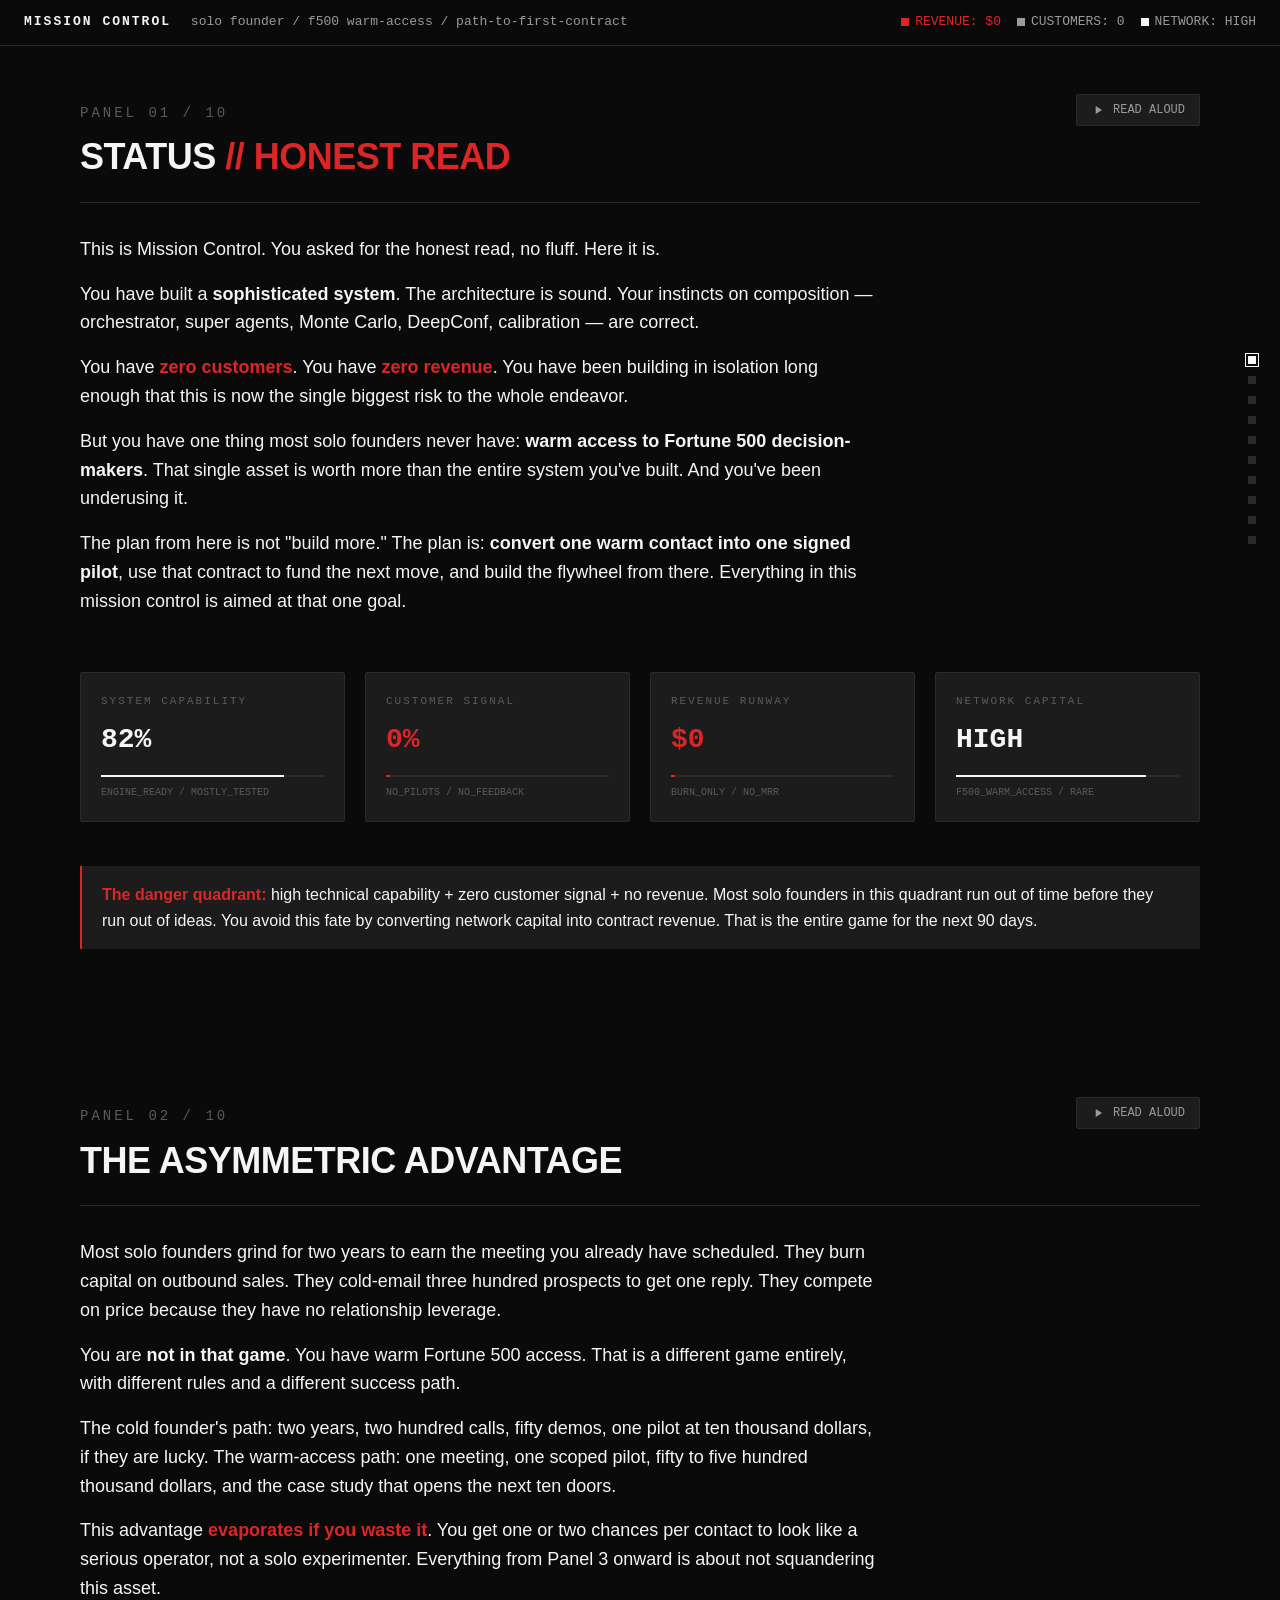
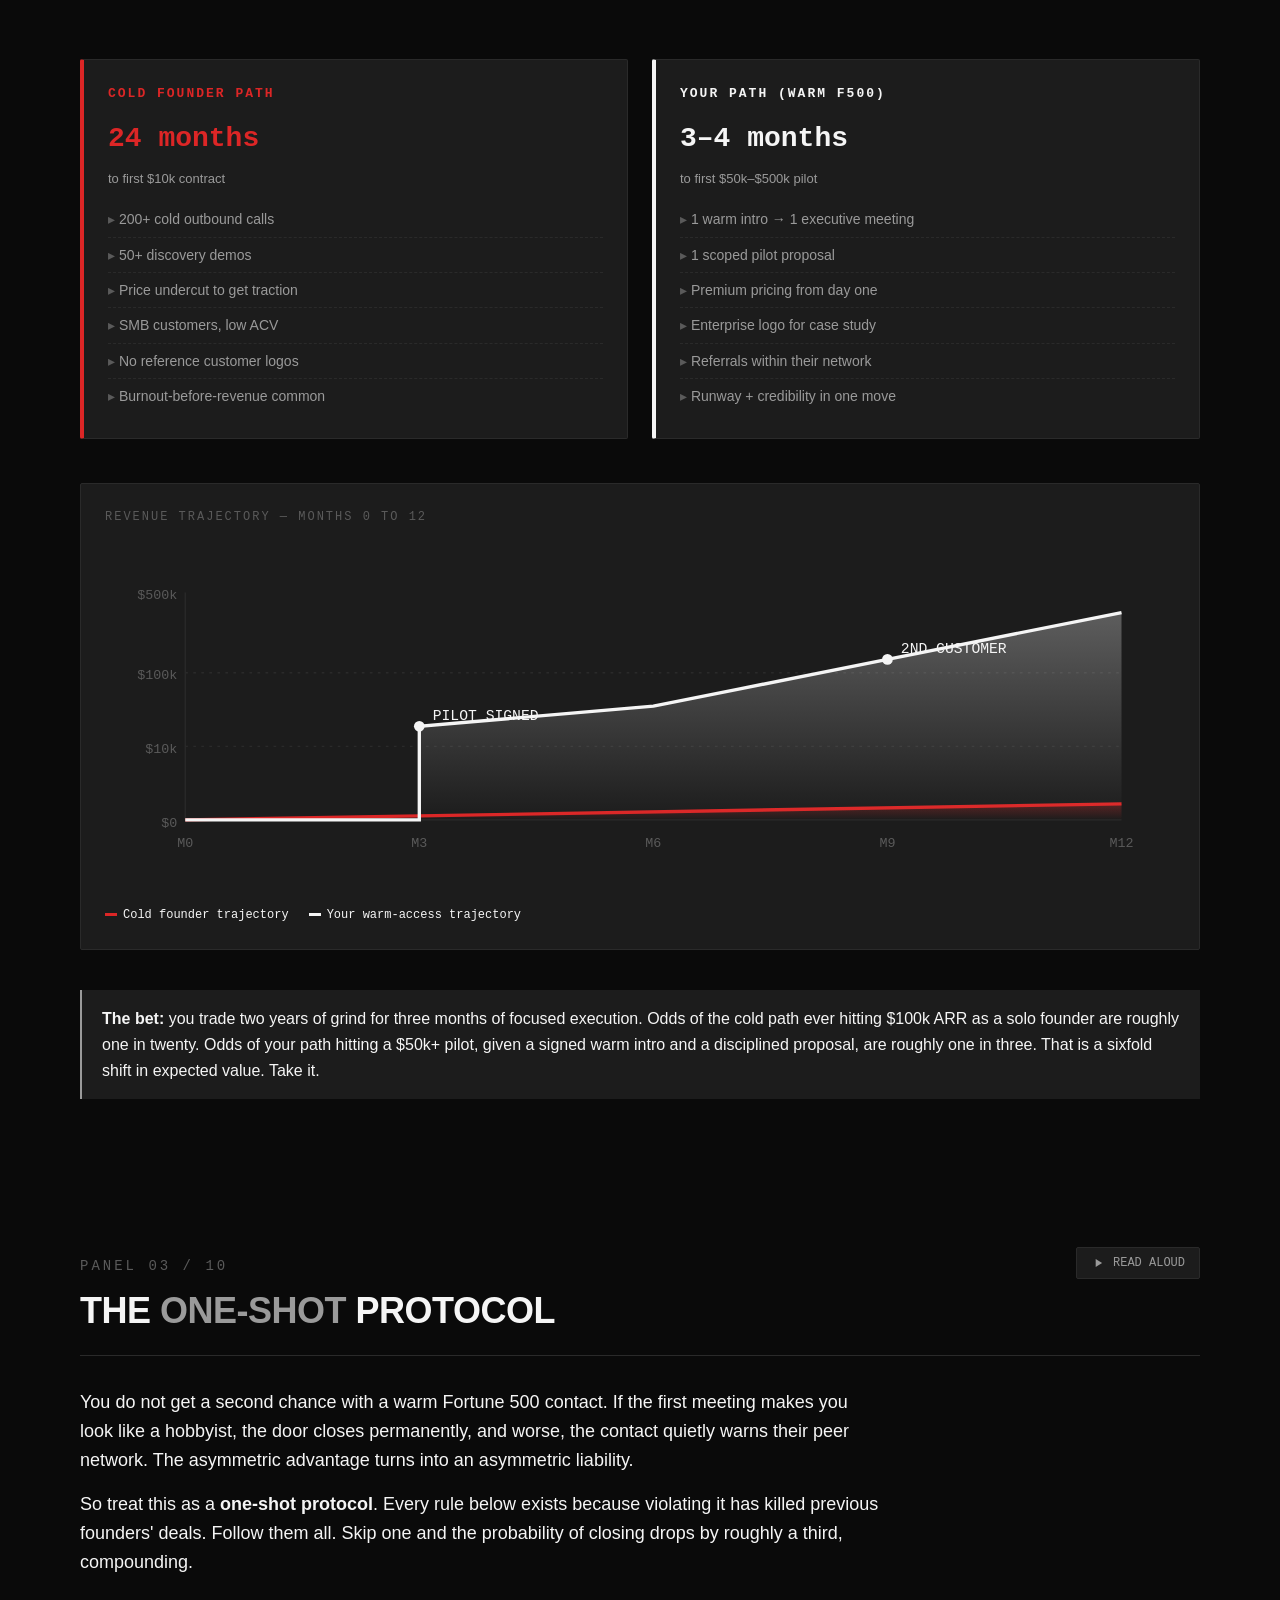
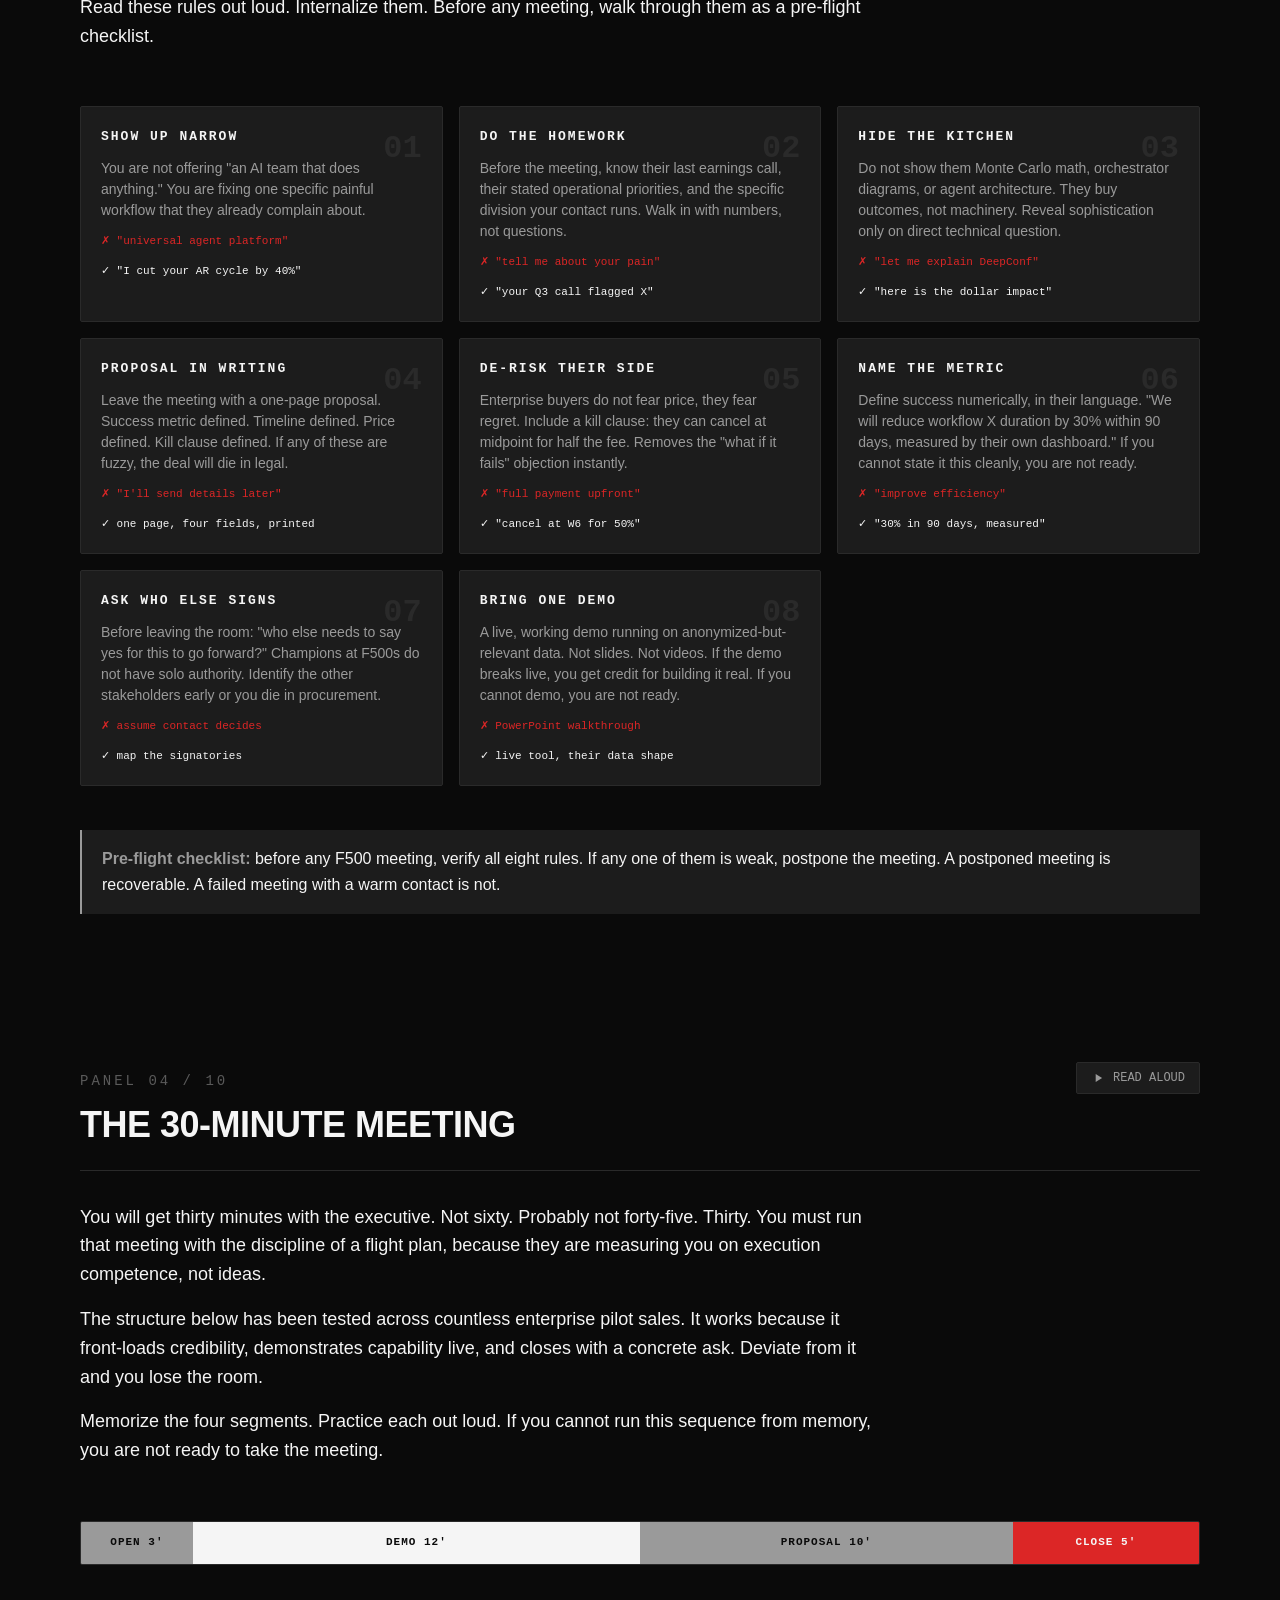
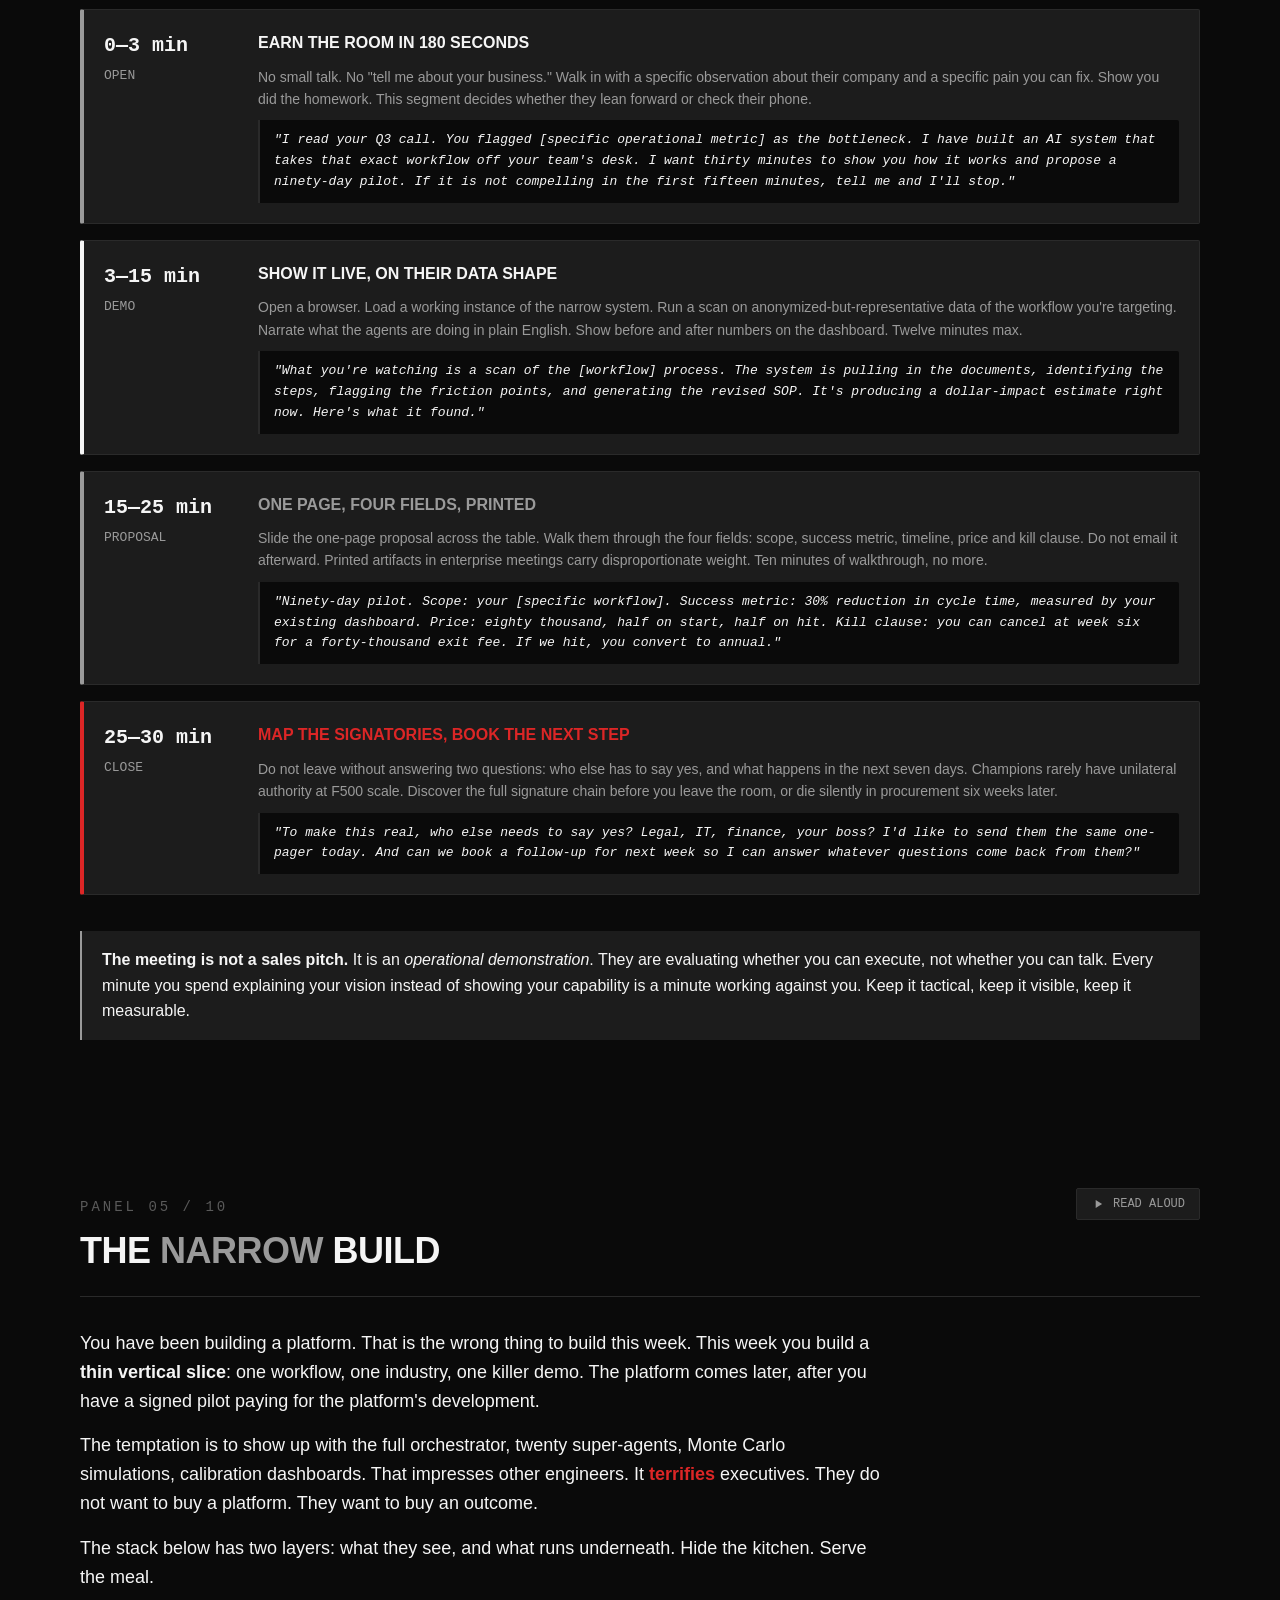
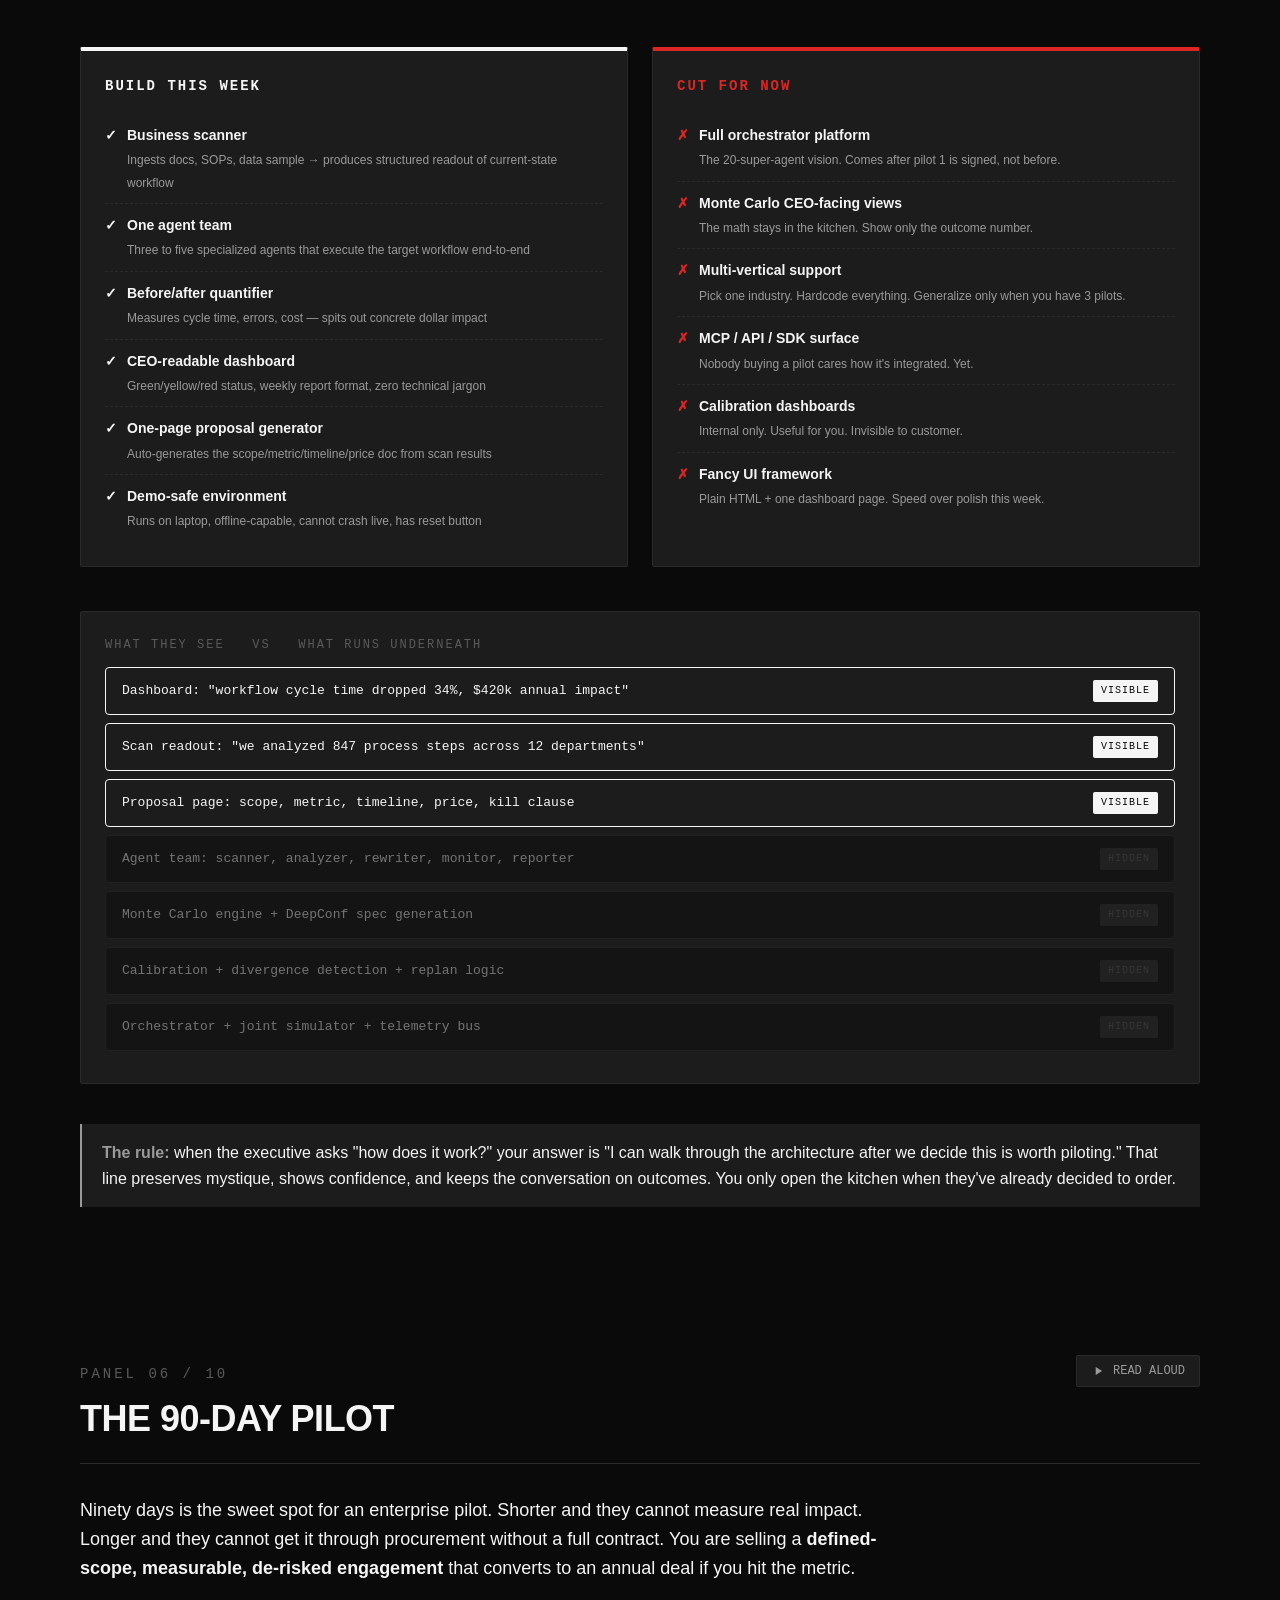
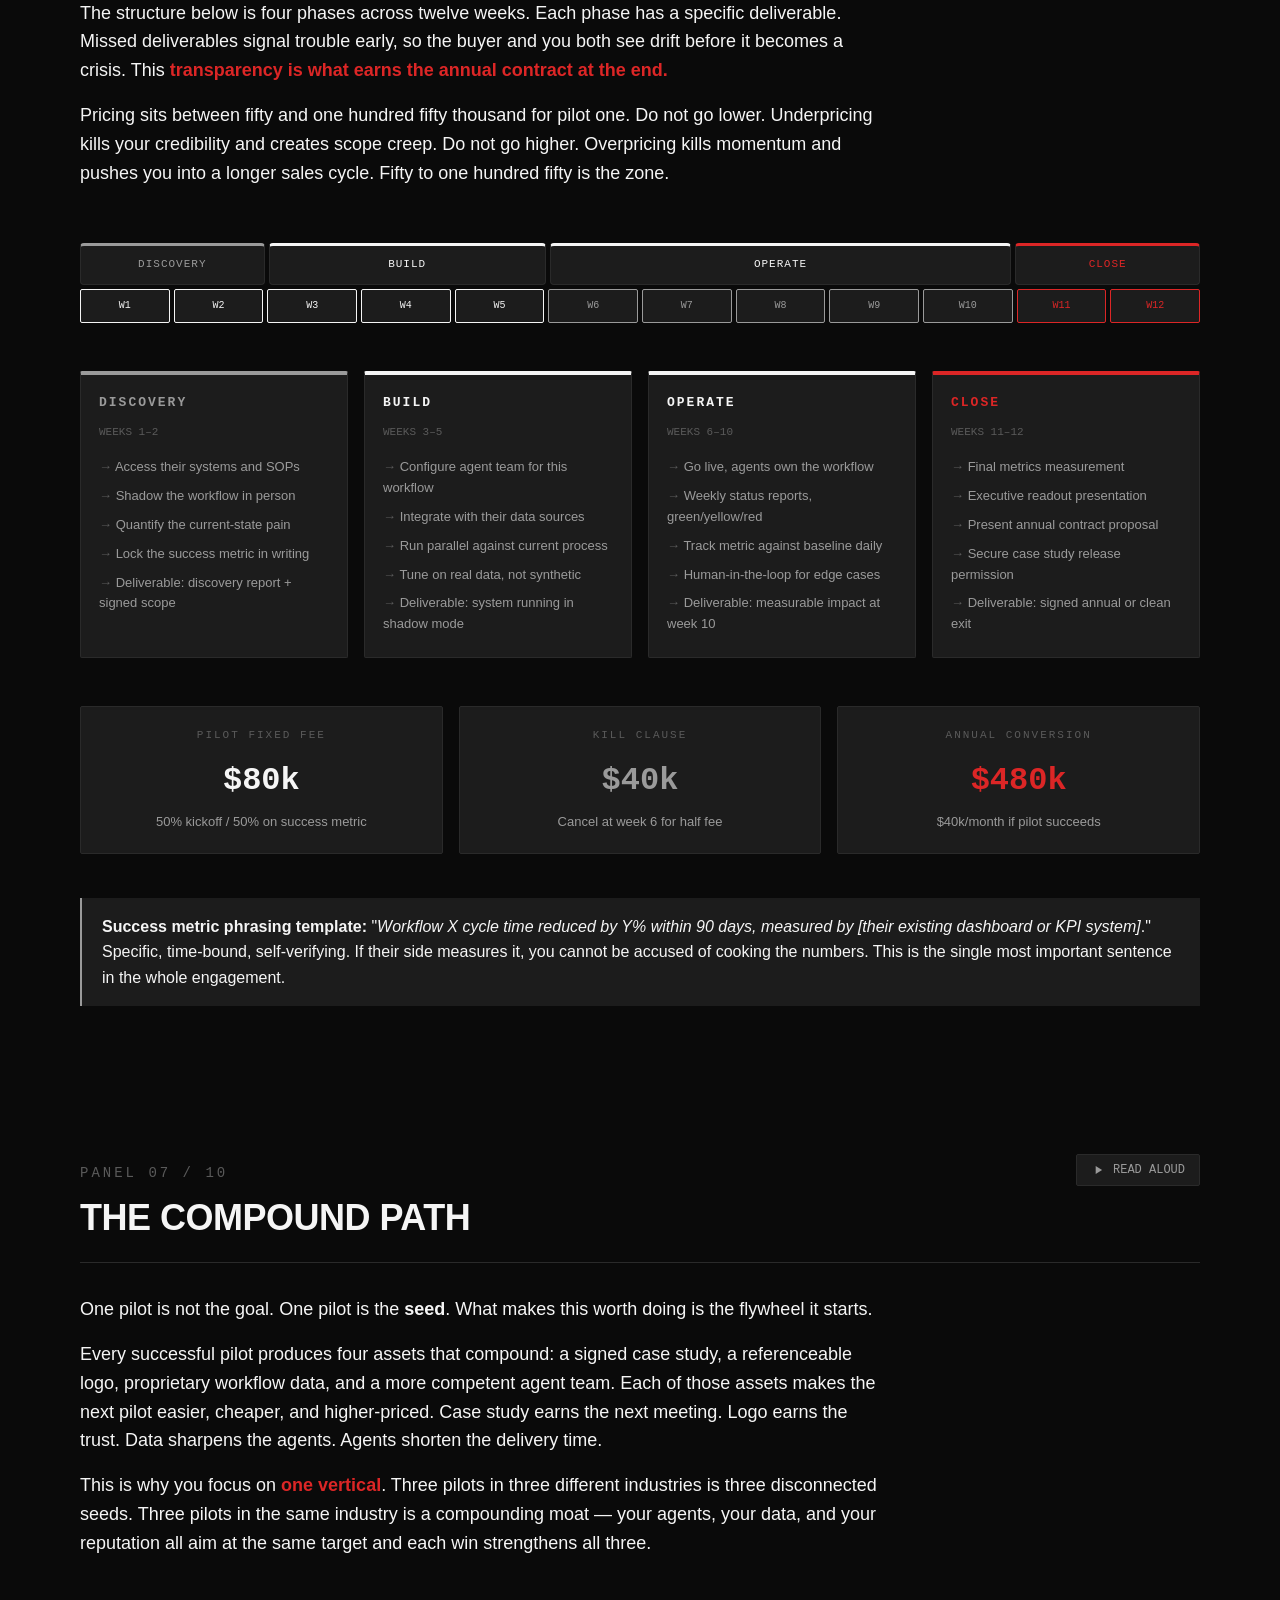
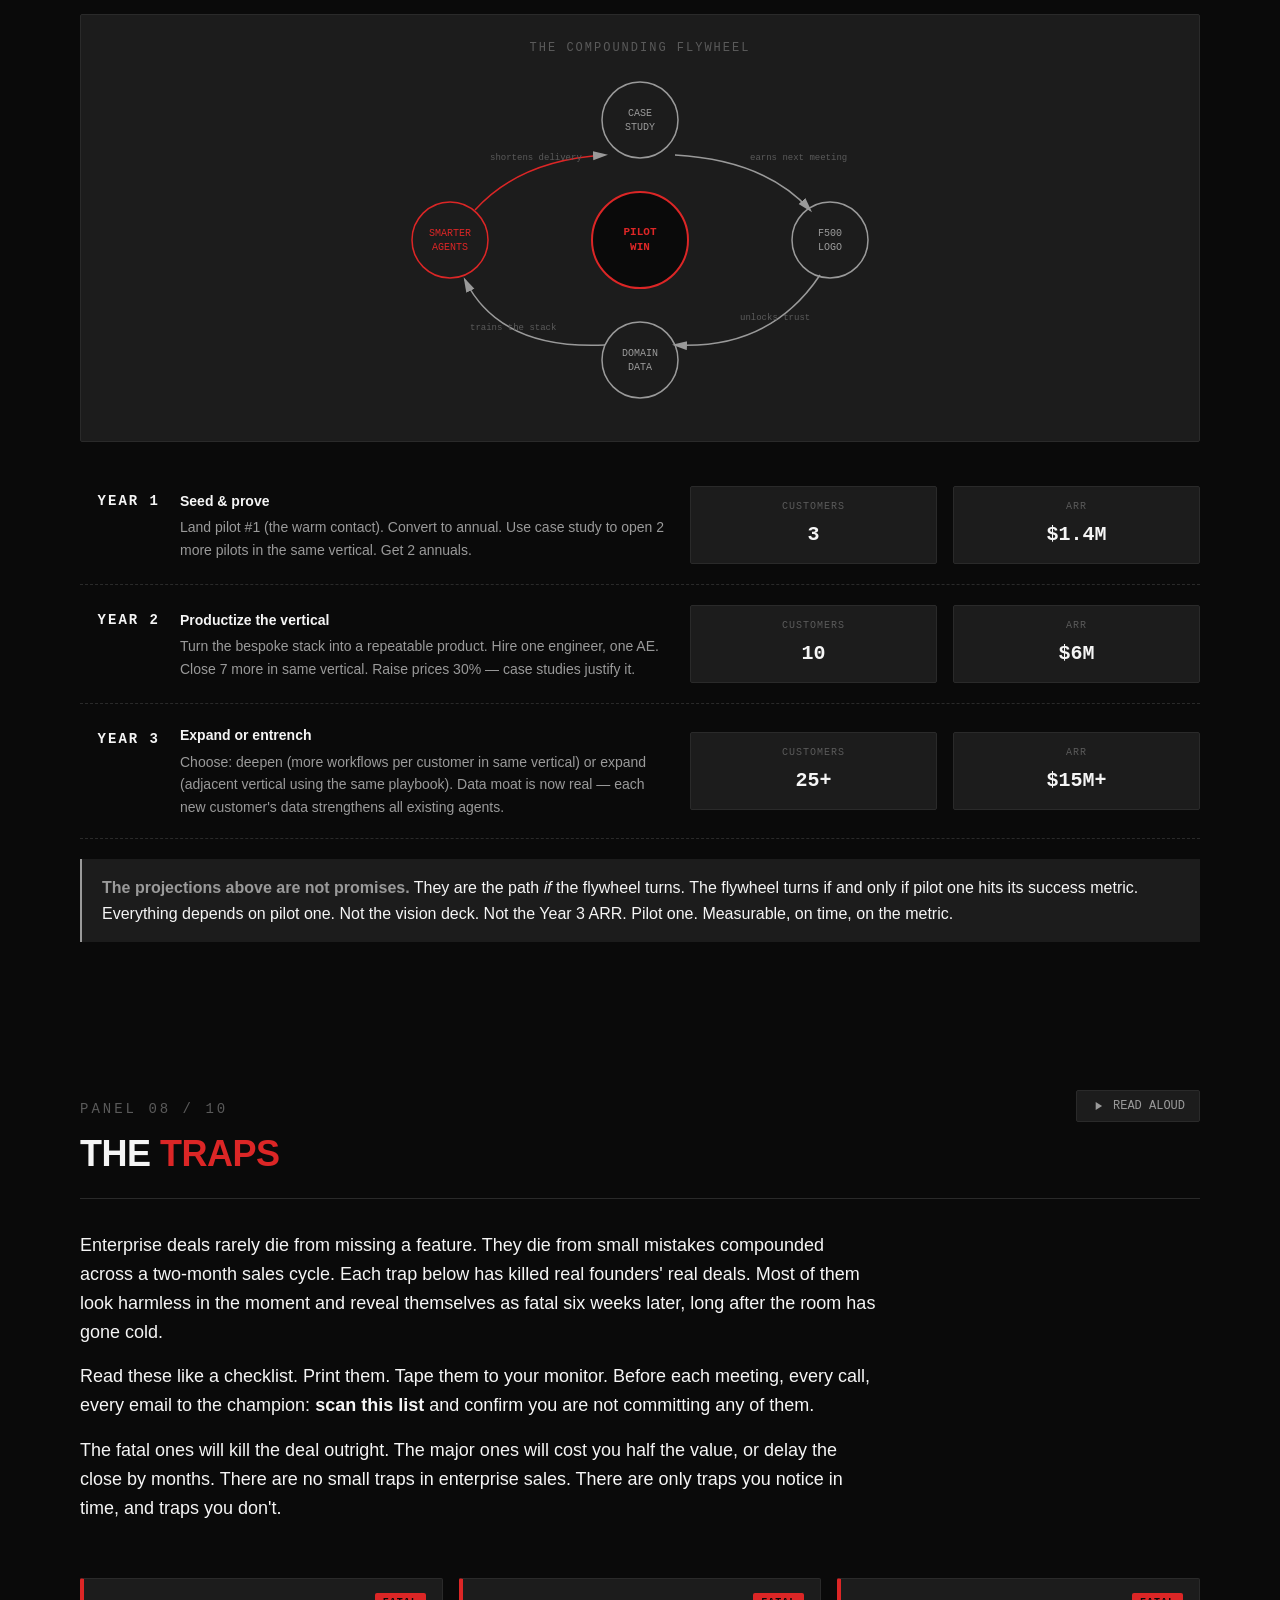
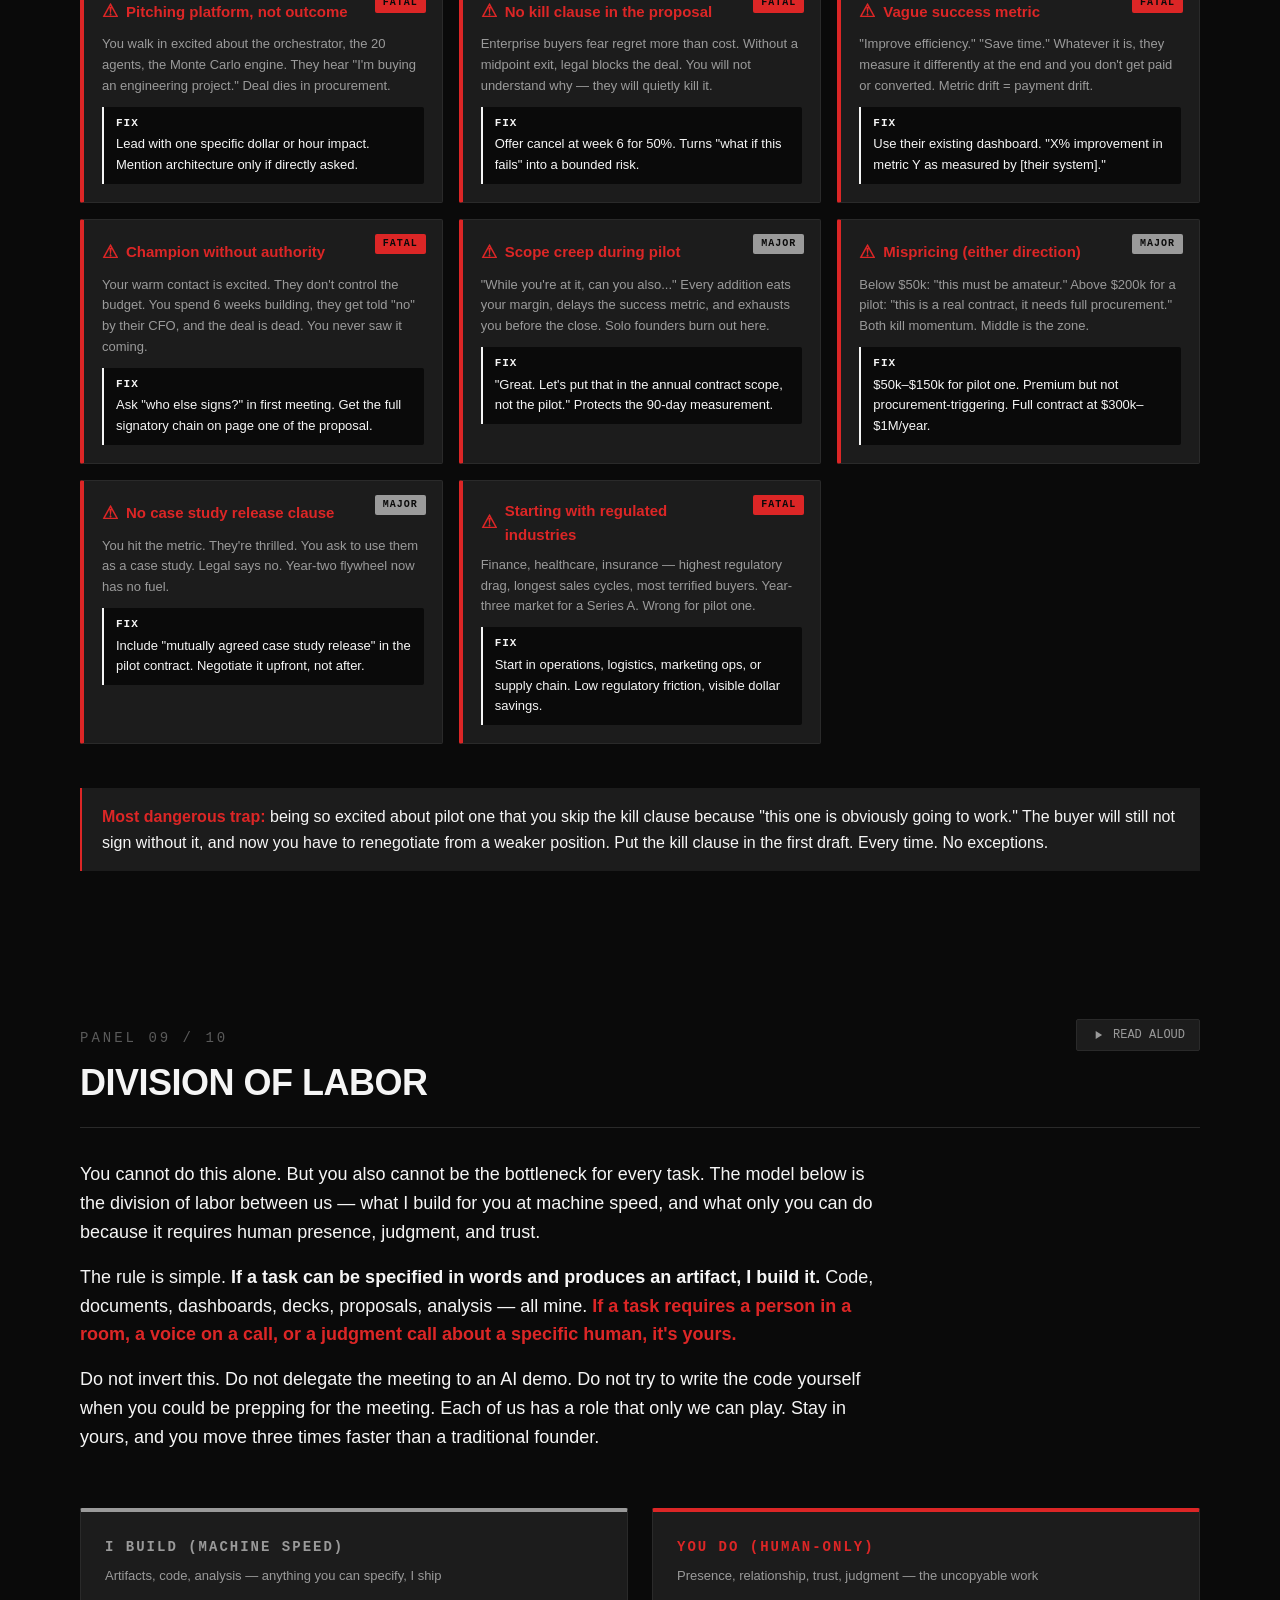
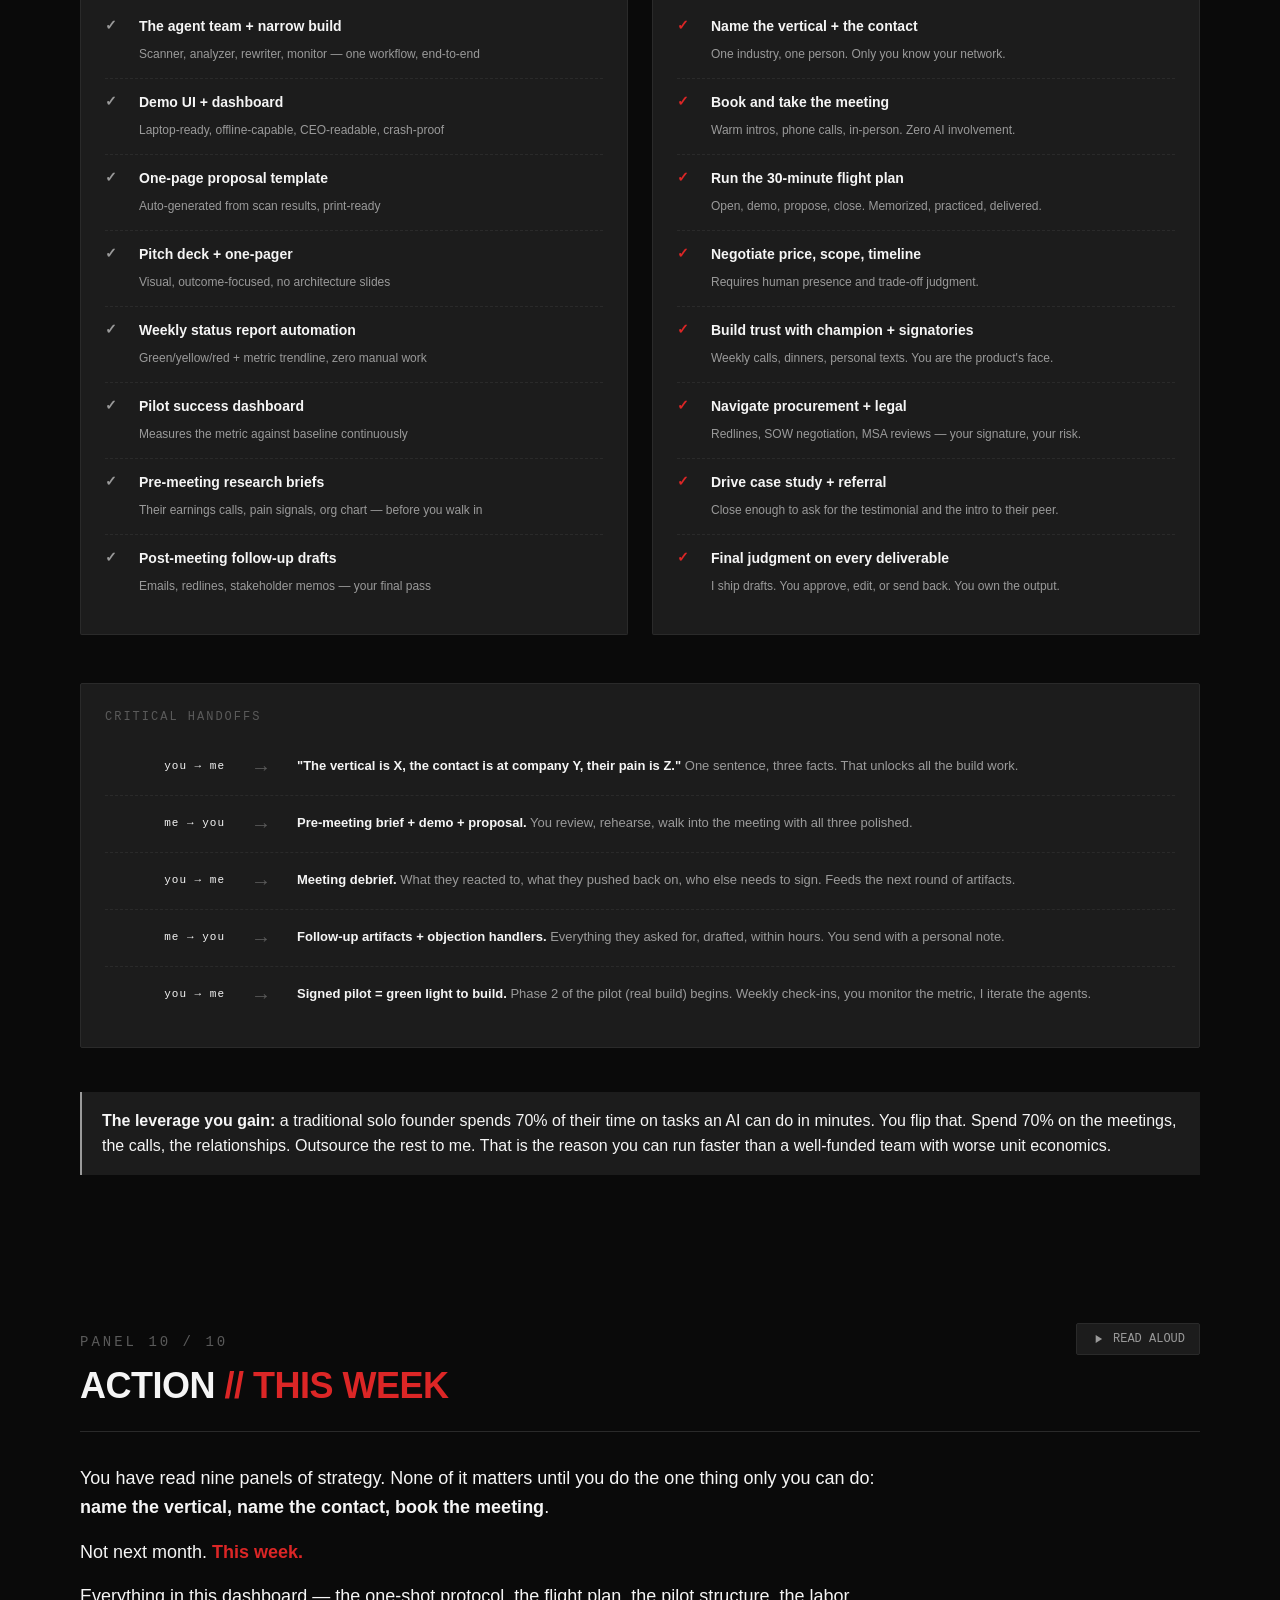
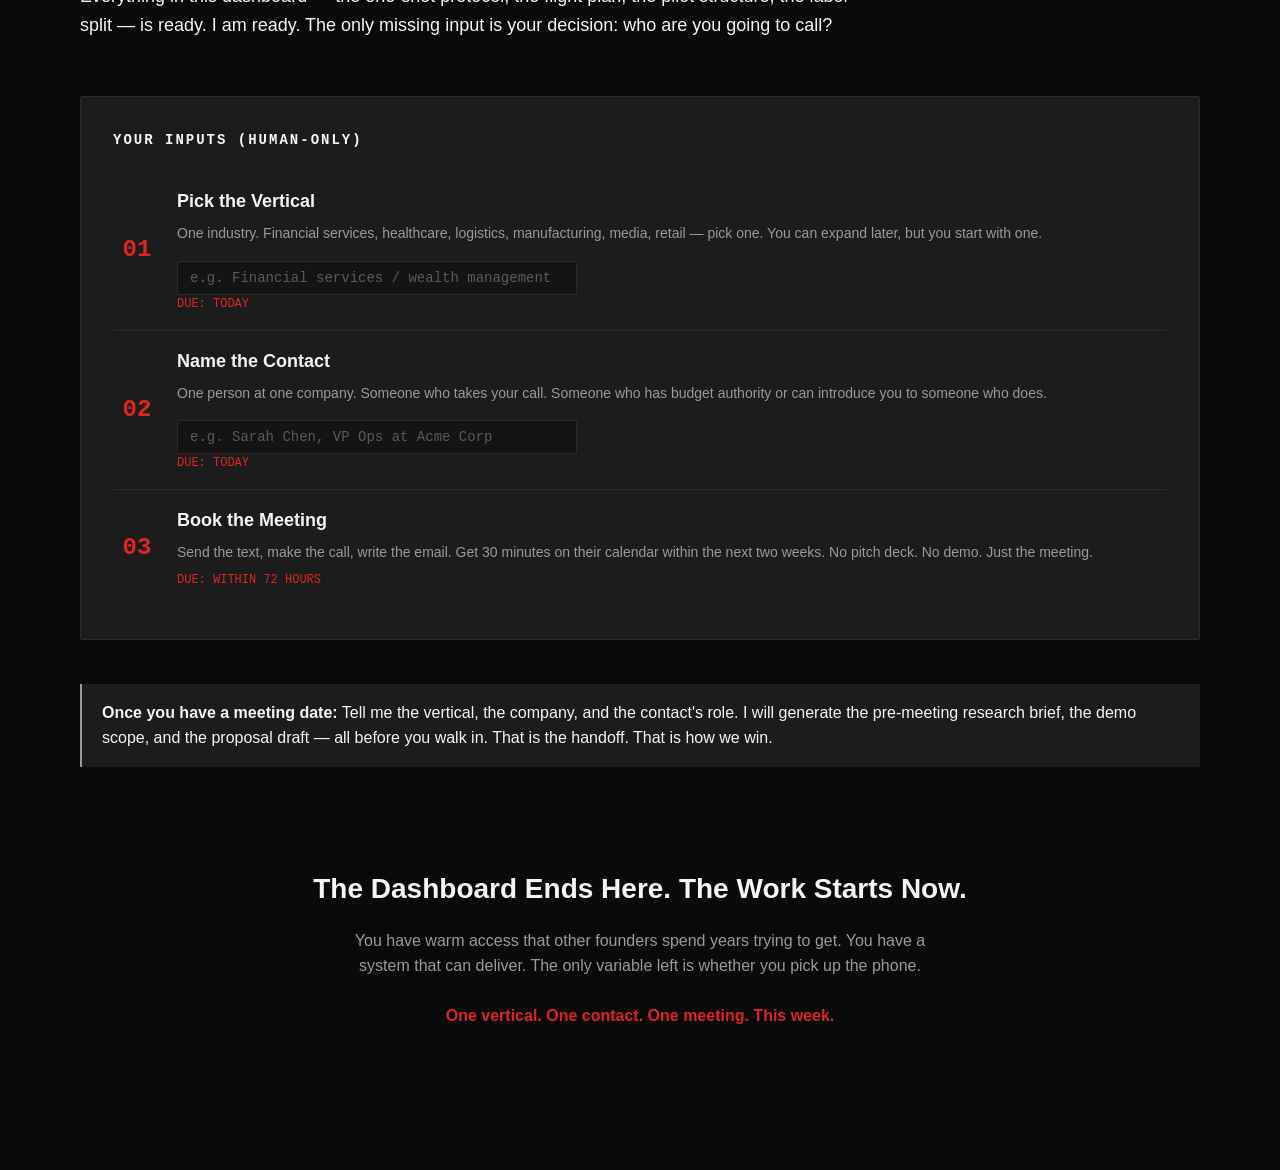
==== commit 24badd9a: "feat: add Panel 10 (ACTION) to complete mission-control dashboard Adds the final call-to-action pane" ====
--- a/mission-control.html
+++ b/mission-control.html
@@ -1152,6 +1152,94 @@
   </div>
 </section>
 
+<!-- =================== PANEL 10: ACTION =================== -->
+<style>
+  .action-box { background: var(--bg-elevated); border: 1px solid var(--border); border-radius: 2px;
+    padding: 32px; margin: 24px 0; }
+  .action-box h2 { font-family: var(--mono); font-size: 14px; letter-spacing: 2px;
+    text-transform: uppercase; margin-bottom: 20px; color: var(--text-white); }
+  .action-step { display: grid; grid-template-columns: 48px 1fr; gap: 16px;
+    padding: 16px 0; border-bottom: 1px solid var(--border); }
+  .action-step:last-child { border-bottom: none; }
+  .step-num { font-family: var(--mono); font-size: 24px; font-weight: 700; color: var(--text-muted);
+    display: flex; align-items: center; justify-content: center; }
+  .step-num.active { color: var(--accent-red); }
+  .step-content h3 { font-size: 18px; font-weight: 700; color: var(--text-white); margin-bottom: 6px; }
+  .step-content p { font-size: 14px; color: var(--text-grey); margin-bottom: 8px; }
+  .step-content .due { font-family: var(--mono); font-size: 12px; color: var(--accent-red); }
+  .step-content input[type="text"] { background: var(--bg-panel); border: 1px solid var(--border);
+    color: var(--text-white); padding: 8px 12px; font-family: var(--mono); font-size: 14px;
+    width: 100%; max-width: 400px; border-radius: 2px; margin-top: 8px; }
+  .step-content input::placeholder { color: var(--text-muted); }
+
+  .final-message { text-align: center; padding: 48px 24px; margin-top: 32px; }
+  .final-message h2 { font-size: 28px; font-weight: 800; margin-bottom: 16px; color: var(--text-white); }
+  .final-message p { font-size: 16px; color: var(--text-grey); max-width: 600px; margin: 0 auto 24px; }
+  .final-message .cta { display: inline-block; background: var(--accent-red); color: var(--text-white);
+    font-family: var(--mono); font-size: 14px; letter-spacing: 1px; padding: 14px 28px;
+    text-decoration: none; font-weight: 700; border-radius: 2px; transition: background 0.15s; }
+  .final-message .cta:hover { background: var(--accent-red-dim); }
+</style>
+
+<section class="panel" id="p10">
+  <div class="panel-header">
+    <div>
+      <div class="panel-num">PANEL 10 / 10</div>
+      <h1 class="panel-title">ACTION <span class="alert">// THIS WEEK</span></h1>
+    </div>
+    <button class="read-btn" data-target="#p10-text">
+      <svg class="icon" viewBox="0 0 24 24" fill="currentColor"><path d="M8 5v14l11-7z"/></svg>
+      READ ALOUD
+    </button>
+  </div>
+
+  <div class="narrative" id="p10-text">
+    <p>You have read nine panels of strategy. None of it matters until you do the one thing only you can do: <strong>name the vertical, name the contact, book the meeting</strong>.</p>
+    <p>Not next month. <em>This week.</em></p>
+    <p>Everything in this dashboard — the one-shot protocol, the flight plan, the pilot structure, the labor split — is ready. I am ready. The only missing input is your decision: who are you going to call?</p>
+  </div>
+
+  <div class="action-box">
+    <h2>Your Inputs (Human-Only)</h2>
+    <div class="action-step">
+      <div class="step-num active">01</div>
+      <div class="step-content">
+        <h3>Pick the Vertical</h3>
+        <p>One industry. Financial services, healthcare, logistics, manufacturing, media, retail — pick one. You can expand later, but you start with one.</p>
+        <input type="text" id="vertical-input" placeholder="e.g. Financial services / wealth management">
+        <div class="due">DUE: TODAY</div>
+      </div>
+    </div>
+    <div class="action-step">
+      <div class="step-num active">02</div>
+      <div class="step-content">
+        <h3>Name the Contact</h3>
+        <p>One person at one company. Someone who takes your call. Someone who has budget authority or can introduce you to someone who does.</p>
+        <input type="text" id="contact-input" placeholder="e.g. Sarah Chen, VP Ops at Acme Corp">
+        <div class="due">DUE: TODAY</div>
+      </div>
+    </div>
+    <div class="action-step">
+      <div class="step-num active">03</div>
+      <div class="step-content">
+        <h3>Book the Meeting</h3>
+        <p>Send the text, make the call, write the email. Get 30 minutes on their calendar within the next two weeks. No pitch deck. No demo. Just the meeting.</p>
+        <div class="due">DUE: WITHIN 72 HOURS</div>
+      </div>
+    </div>
+  </div>
+
+  <div class="callout">
+    <strong>Once you have a meeting date:</strong> Tell me the vertical, the company, and the contact's role. I will generate the pre-meeting research brief, the demo scope, and the proposal draft — all before you walk in. That is the handoff. That is how we win.
+  </div>
+
+  <div class="final-message">
+    <h2>The Dashboard Ends Here. The Work Starts Now.</h2>
+    <p>You have warm access that other founders spend years trying to get. You have a system that can deliver. The only variable left is whether you pick up the phone.</p>
+    <p style="color: var(--accent-red); font-weight: 600;">One vertical. One contact. One meeting. This week.</p>
+  </div>
+</section>
+
 <script>
   // Read-aloud using browser SpeechSynthesis API
   let currentUtterance = null;
